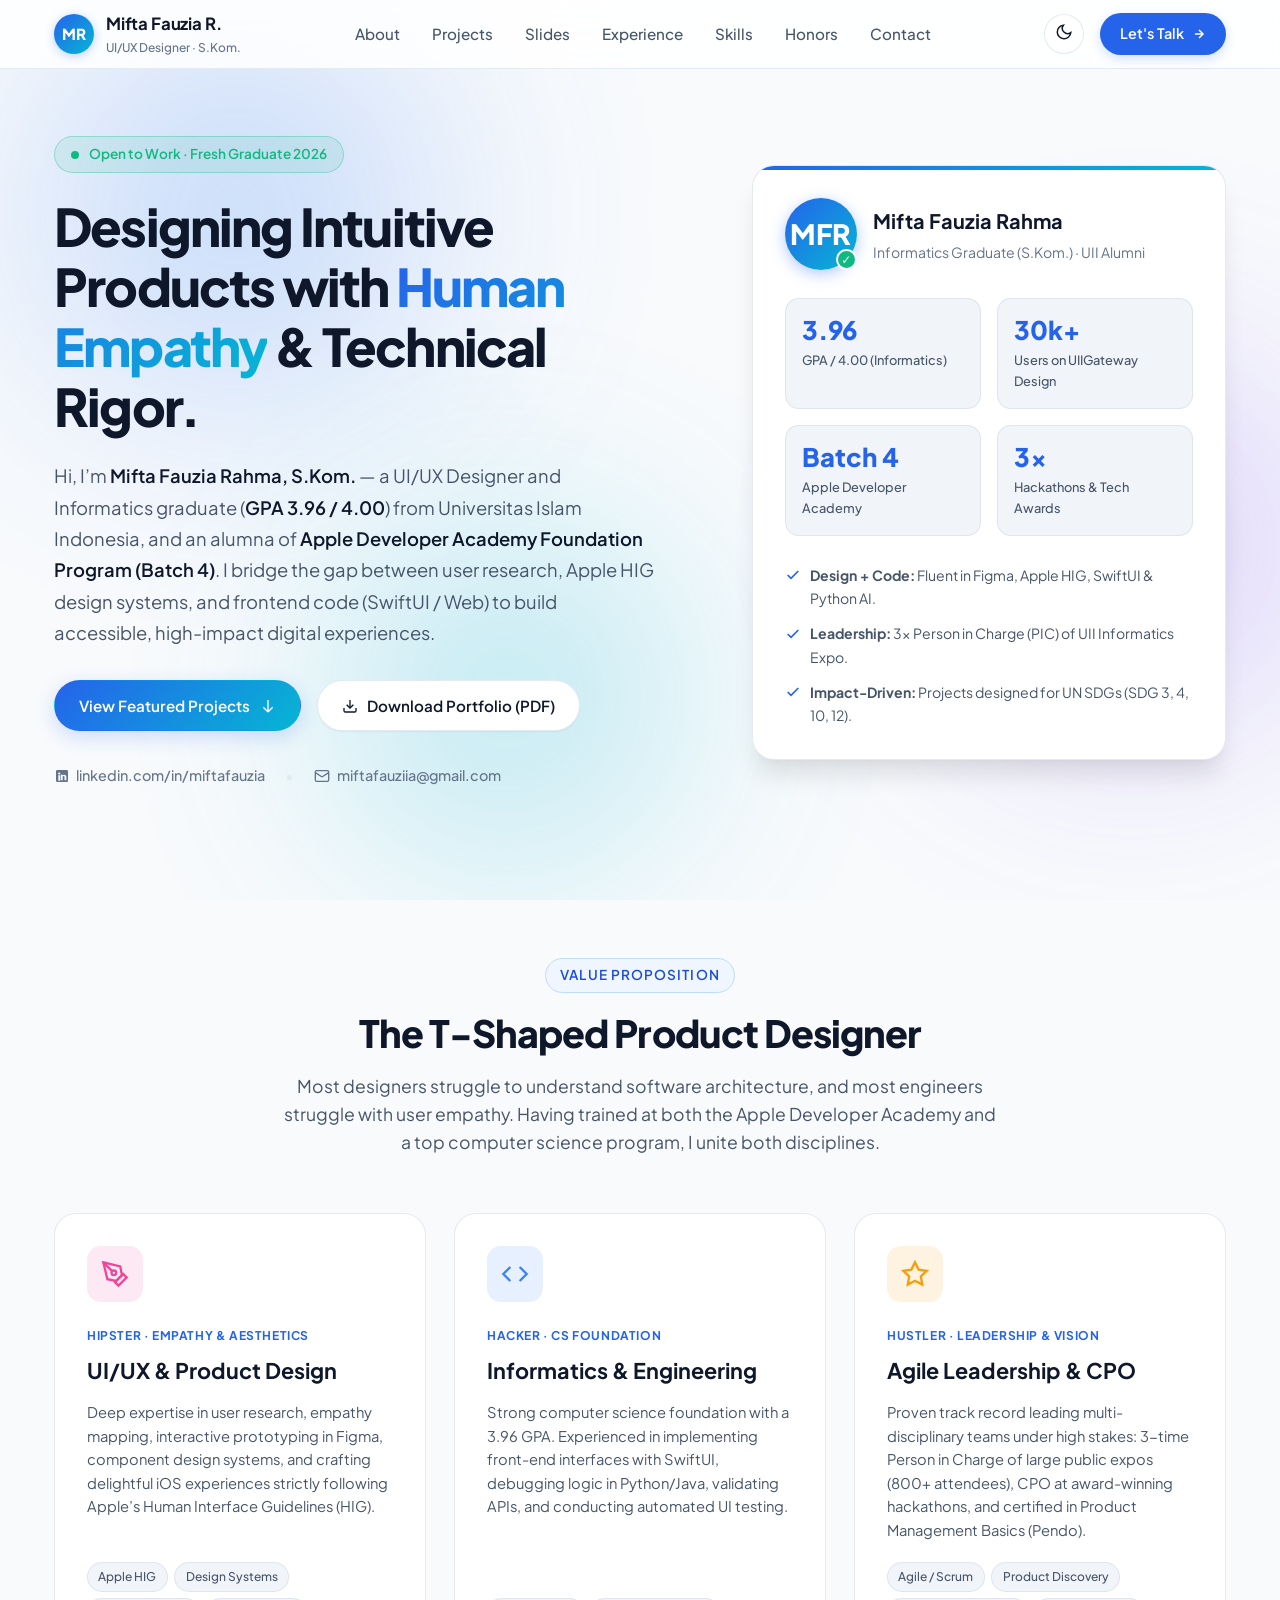
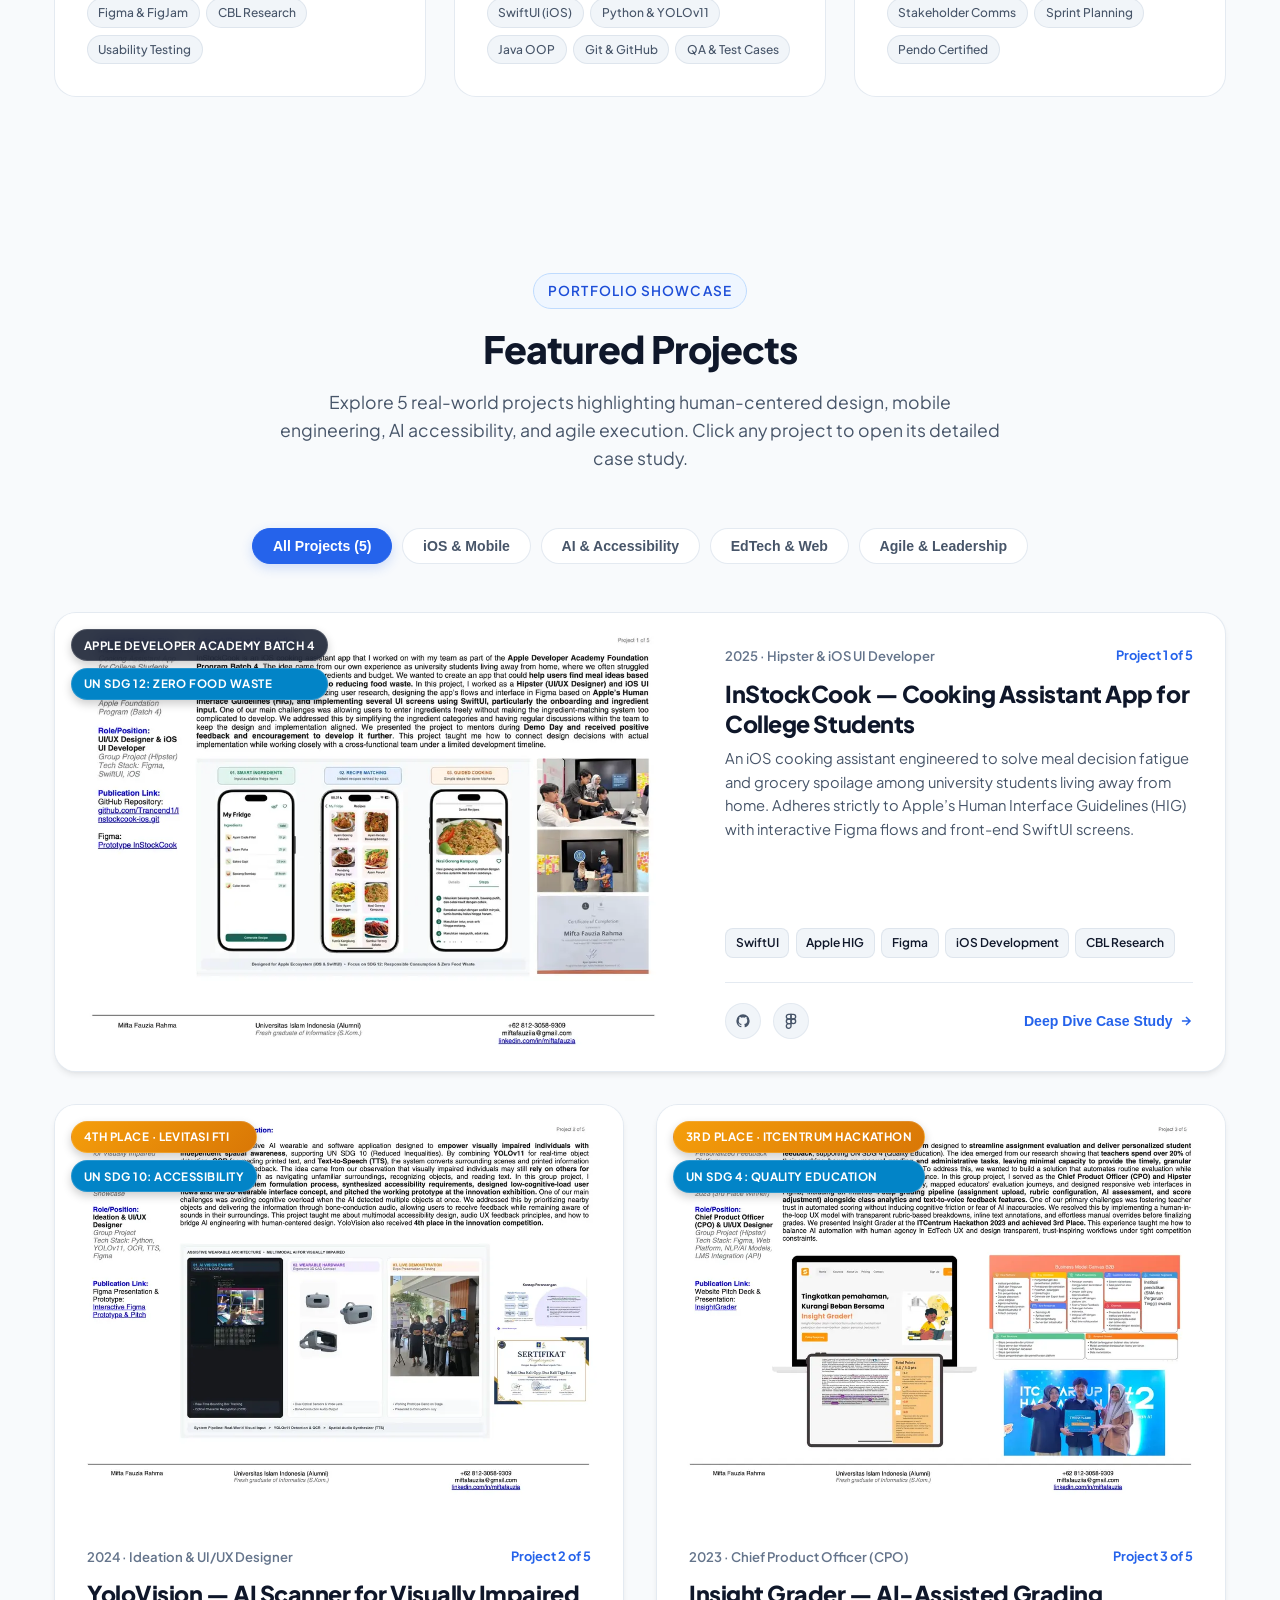
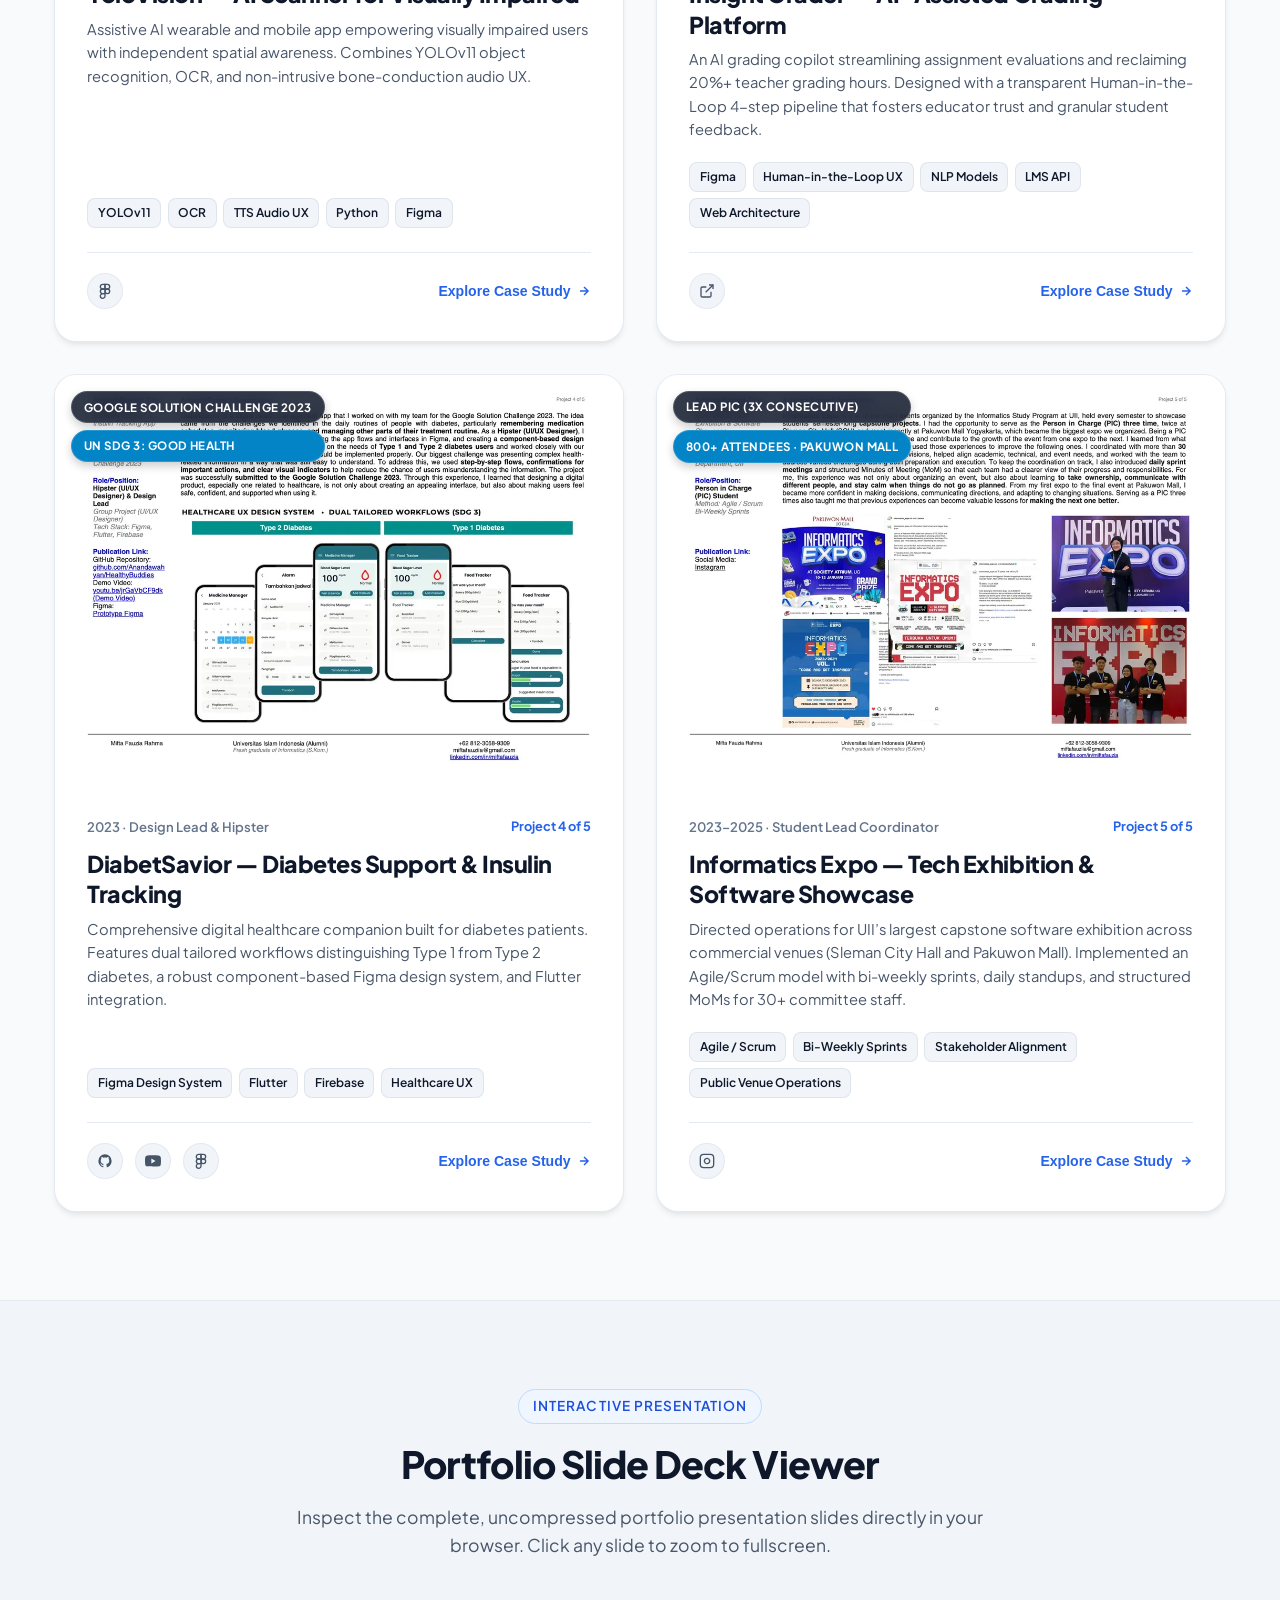
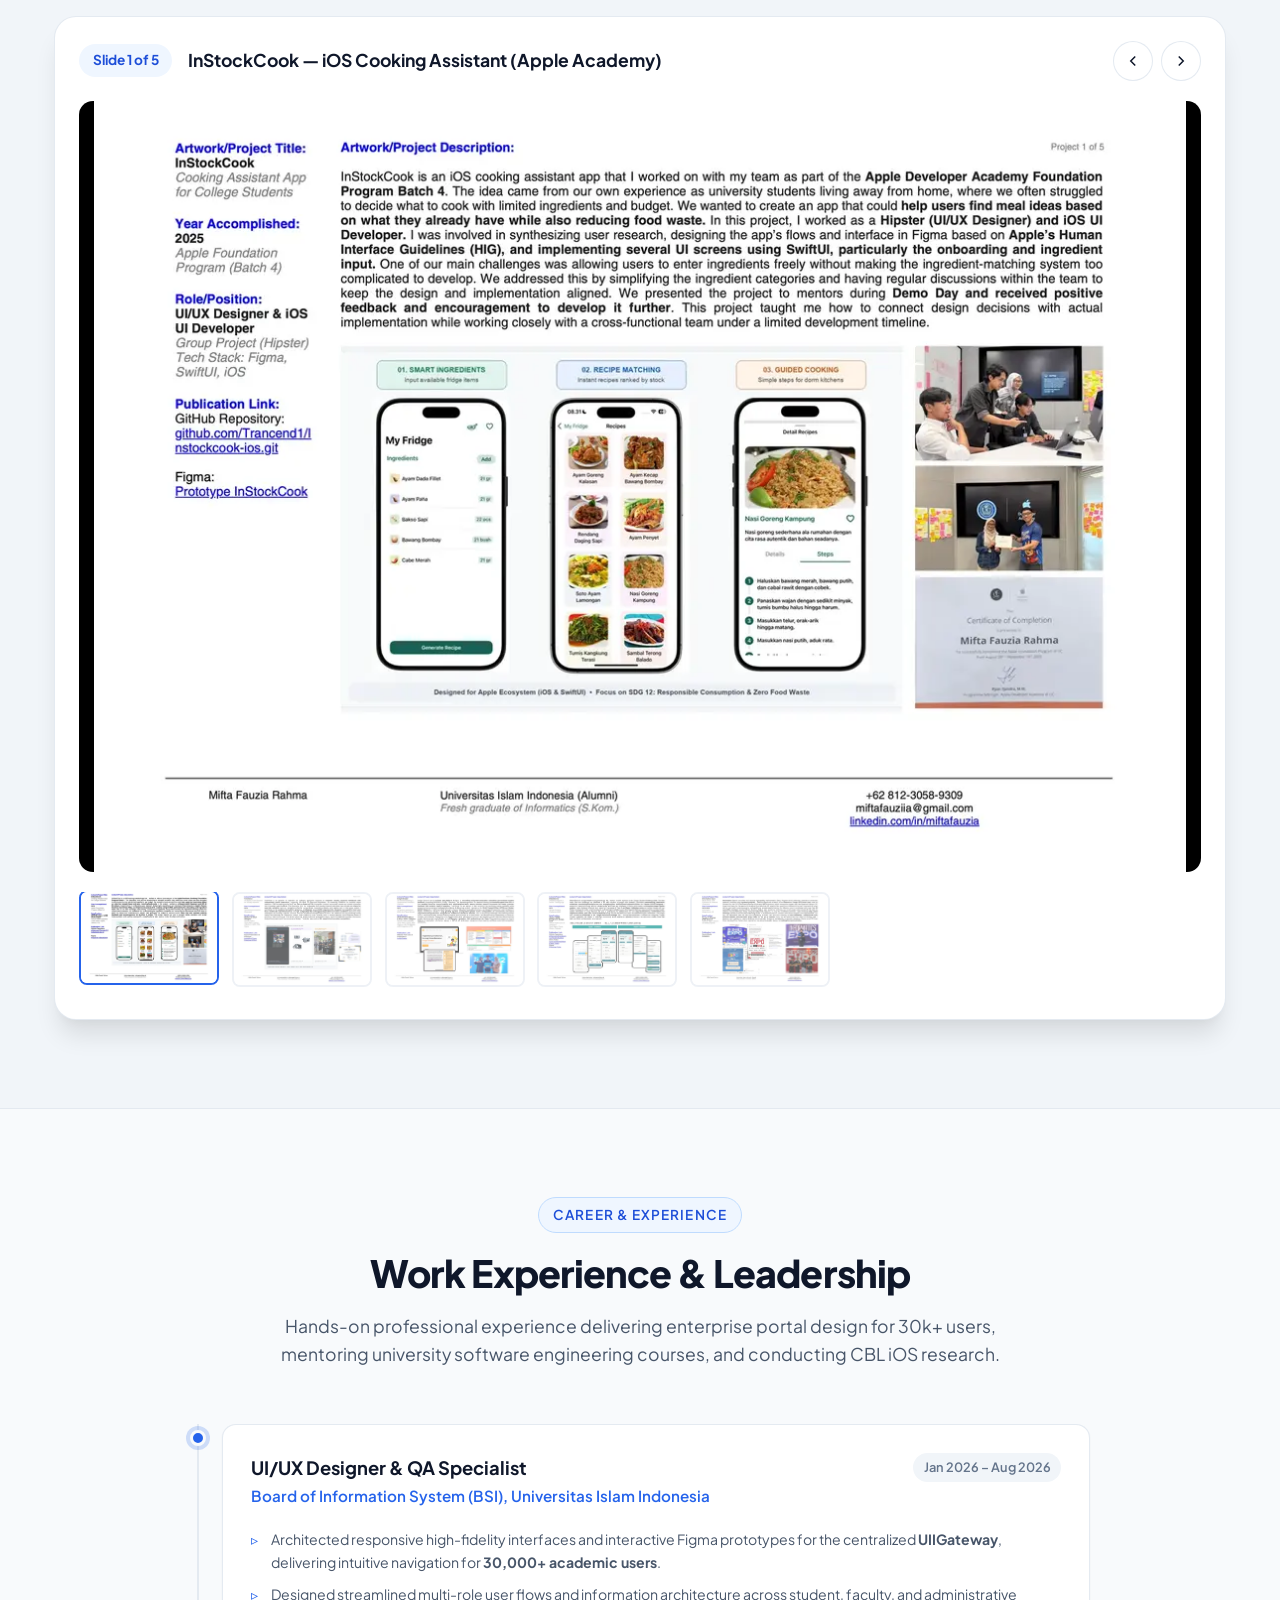
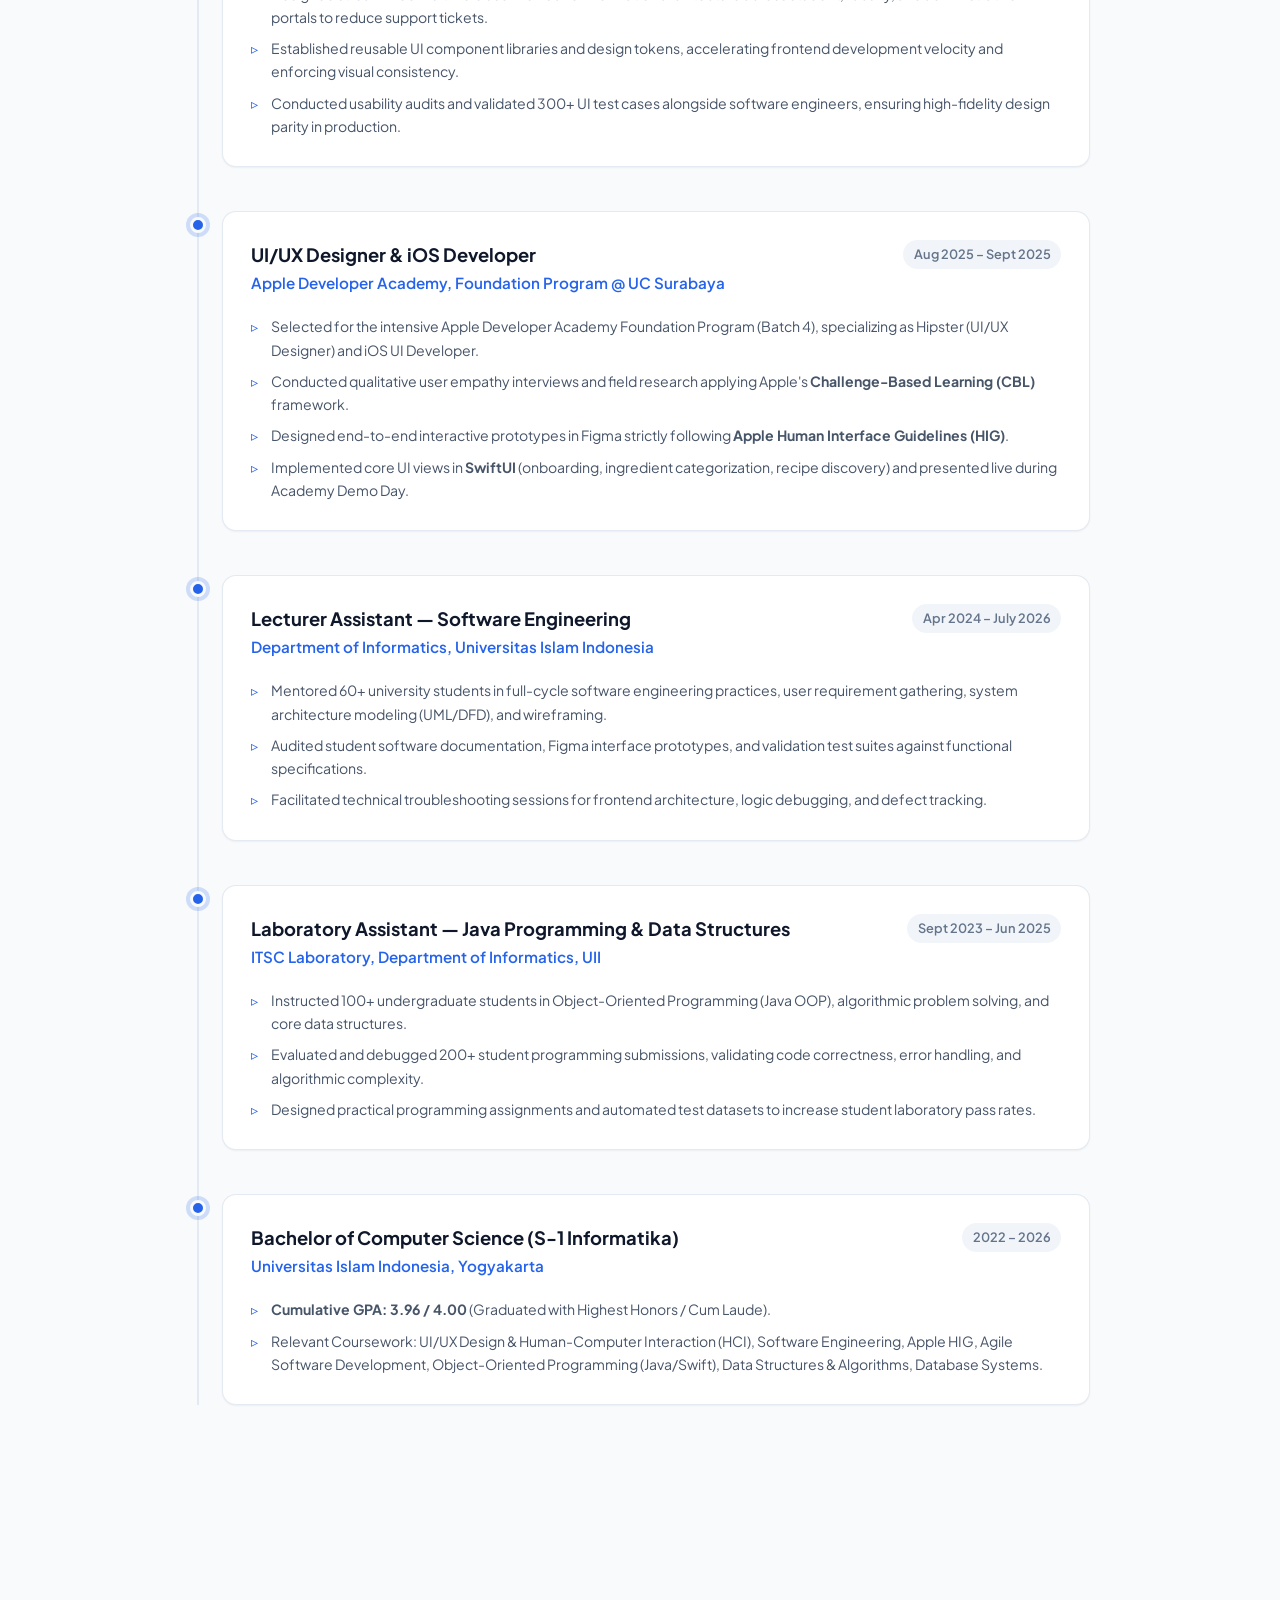
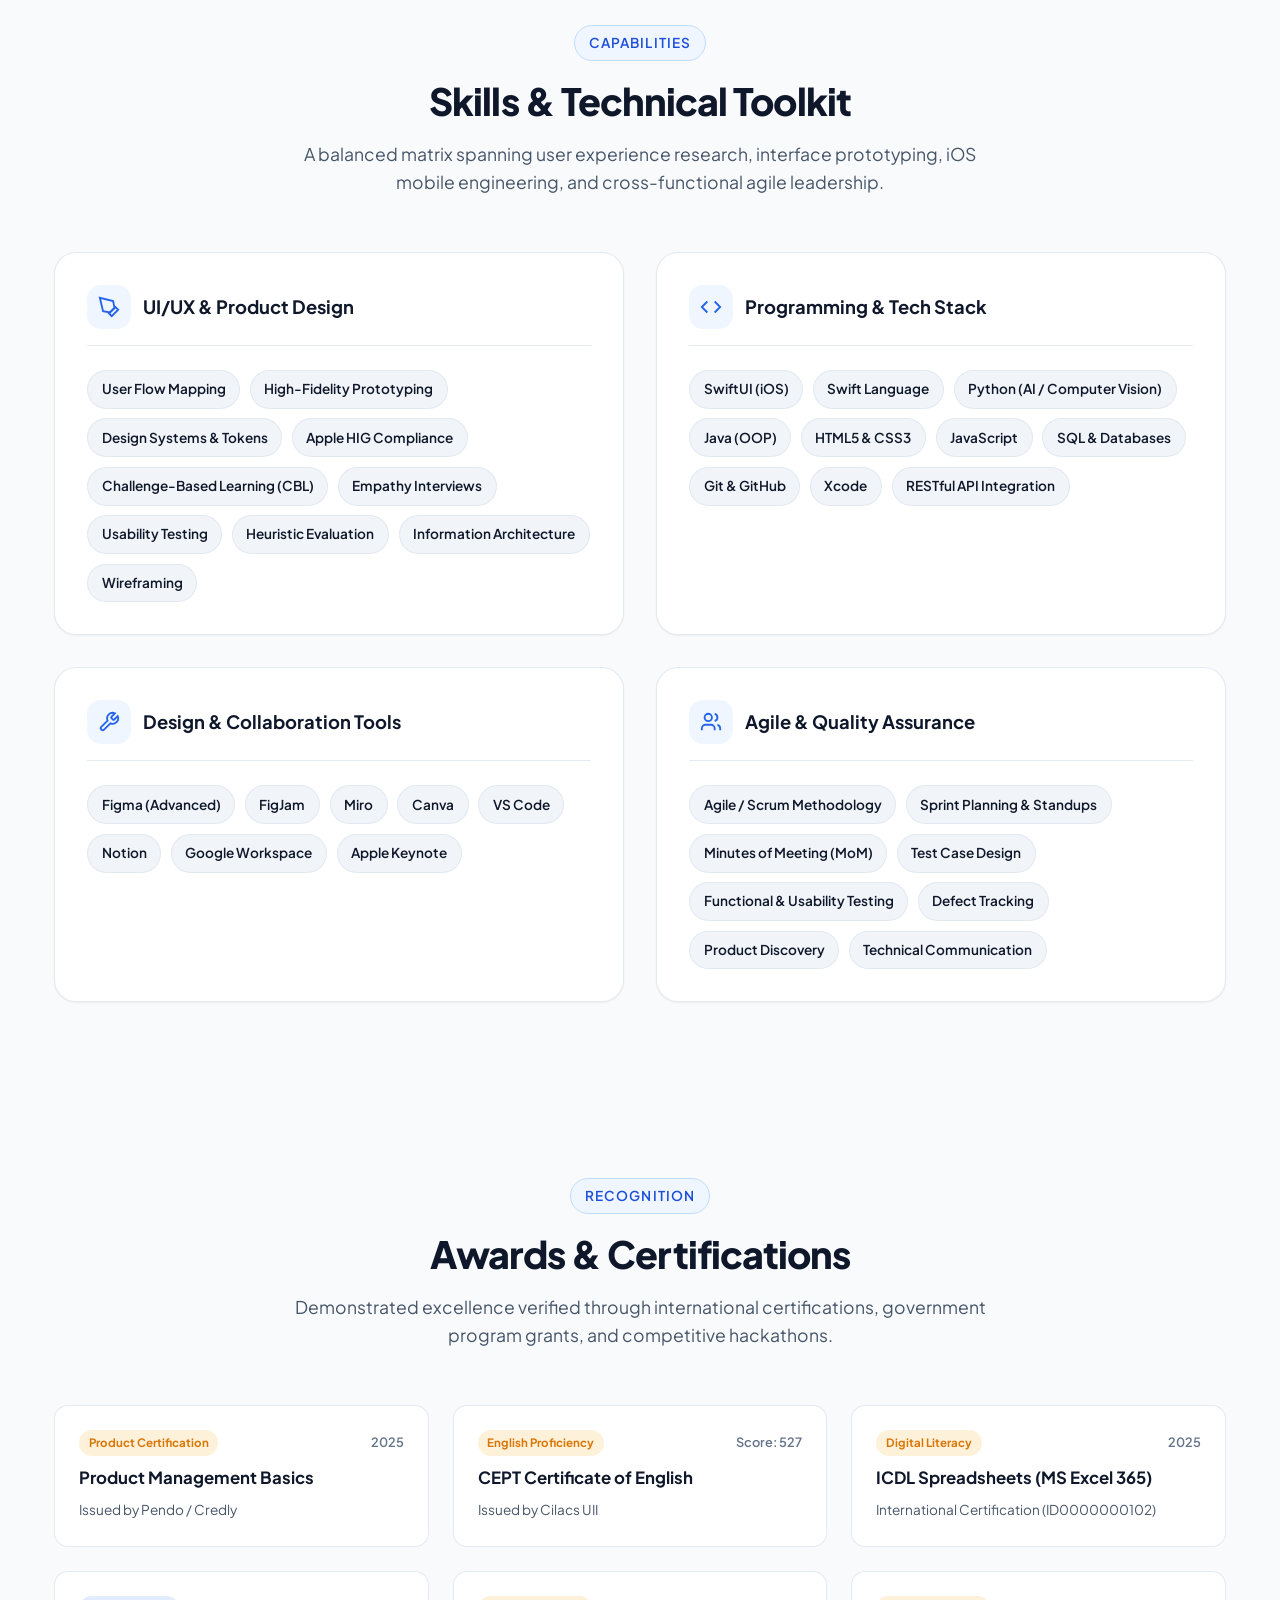
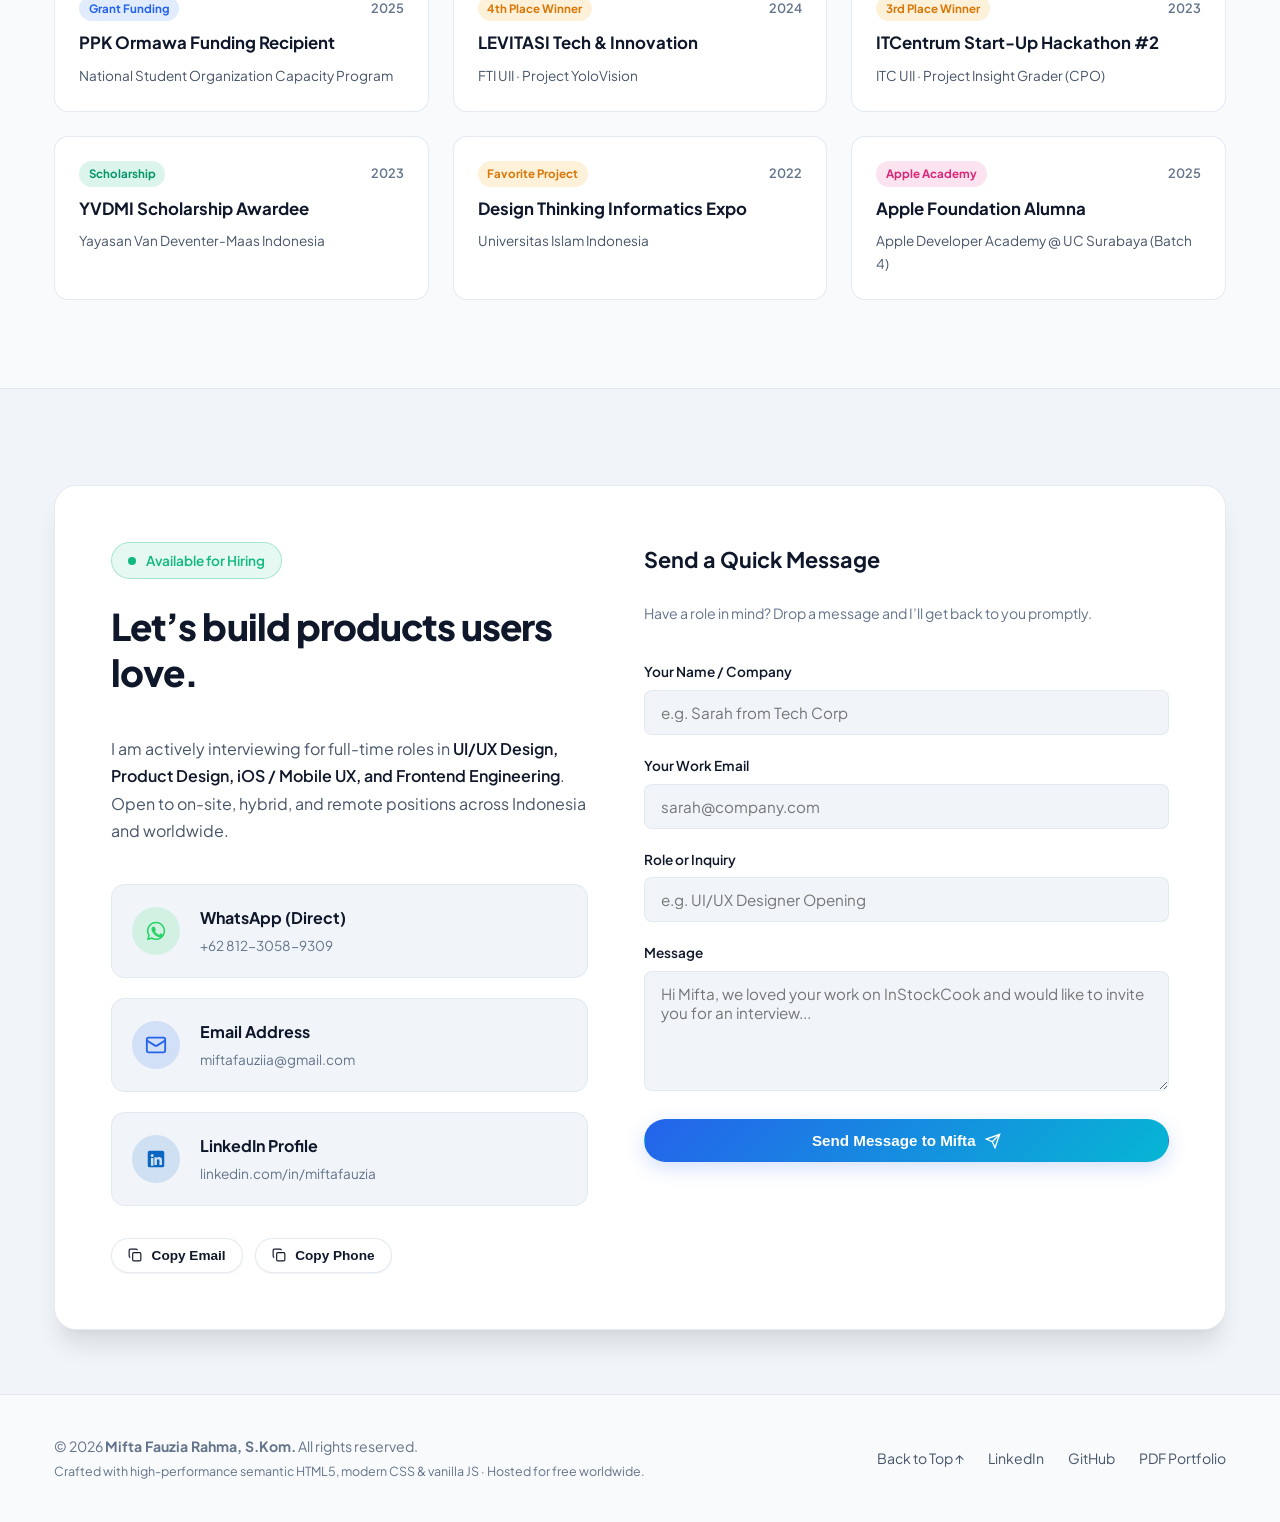
==== apps-script/Index.html @ 334d72fe "feat: complete portfolio website for Mifta Fauzia Rahma (2026)" ====
<!DOCTYPE html>
<html lang="en" data-theme="light">
<head>
  <meta charset="UTF-8" />
  <meta name="viewport" content="width=device-width, initial-scale=1.0" />
  
  <!-- Primary Meta Tags -->
  <title>Mifta Fauzia Rahma — UI/UX Designer & Informatics Graduate (S.Kom.)</title>
  <meta name="title" content="Mifta Fauzia Rahma — UI/UX Designer & Informatics Graduate (S.Kom.)" />
  <meta name="description" content="Portfolio of Mifta Fauzia Rahma, Fresh Graduate of Informatics (GPA 3.96/4.00) from Universitas Islam Indonesia and Alumna of Apple Developer Academy Foundation Program Batch 4. Specializing in UI/UX Design, iOS Development, and Product Design." />
  <meta name="keywords" content="Mifta Fauzia Rahma, UI/UX Designer, Apple Developer Academy, Universitas Islam Indonesia, Portfolio, SwiftUI, Figma, Product Designer, Fresh Graduate" />
  <meta name="author" content="Mifta Fauzia Rahma" />
  <meta name="theme-color" content="#2563eb" />

  <!-- Open Graph / Facebook / LinkedIn -->
  <meta property="og:type" content="website" />
  <meta property="og:url" content="https://miftafauzia.github.io/" />
  <meta property="og:title" content="Mifta Fauzia Rahma — UI/UX Designer & Informatics Graduate" />
  <meta property="og:description" content="Alumna of Apple Developer Academy Foundation Batch 4 & S-1 Informatics UII (GPA 3.96/4.00). Discover featured projects: InStockCook, YoloVision, Insight Grader, and DiabetSavior." />
  <meta property="og:image" content="[data-uri]" />

  <!-- Google Fonts: Plus Jakarta Sans & JetBrains Mono -->
  <link rel="preconnect" href="https://fonts.googleapis.com" />
  <link rel="preconnect" href="https://fonts.gstatic.com" crossorigin />
  <link href="https://fonts.googleapis.com/css2?family=JetBrains+Mono:wght@400;500;600&family=Plus+Jakarta+Sans:wght@400;500;600;700;800&display=swap" rel="stylesheet" />

  <!-- Stylesheet -->
  <style>
/* ==========================================================================
   Mifta Fauzia Rahma — Portfolio Design System 2026
   Modern, High-Performance, Mobile-First, Accessible
   ========================================================================== */

:root {
  /* Color Palette - Light Theme */
  --bg-primary: #f8fafc;
  --bg-secondary: #f1f5f9;
  --bg-surface: #ffffff;
  --bg-surface-elevated: #ffffff;
  --bg-glass: rgba(255, 255, 255, 0.85);
  --border-color: rgba(226, 232, 240, 0.9);
  --border-subtle: rgba(203, 213, 225, 0.5);

  --text-primary: #0f172a;
  --text-secondary: #475569;
  --text-muted: #64748b;
  --text-inverse: #ffffff;

  --accent-primary: #2563eb;
  --accent-secondary: #0284c7;
  --accent-gradient: linear-gradient(135deg, #2563eb 0%, #06b6d4 100%);
  --accent-glow: rgba(37, 99, 235, 0.2);

  --badge-bg: #eff6ff;
  --badge-text: #1d4ed8;
  --badge-border: #bfdbfe;

  --success-color: #10b981;
  --success-bg: rgba(16, 185, 129, 0.1);

  --shadow-sm: 0 1px 2px 0 rgba(0, 0, 0, 0.05);
  --shadow-md: 0 4px 6px -1px rgba(0, 0, 0, 0.08), 0 2px 4px -2px rgba(0, 0, 0, 0.05);
  --shadow-lg: 0 10px 15px -3px rgba(0, 0, 0, 0.08), 0 4px 6px -4px rgba(0, 0, 0, 0.04);
  --shadow-xl: 0 20px 25px -5px rgba(0, 0, 0, 0.1), 0 8px 10px -6px rgba(0, 0, 0, 0.04);
  --shadow-glow: 0 0 30px rgba(37, 99, 235, 0.18);

  --radius-sm: 8px;
  --radius-md: 14px;
  --radius-lg: 22px;
  --radius-full: 9999px;

  --font-sans: 'Plus Jakarta Sans', system-ui, -apple-system, BlinkMacSystemFont, 'Segoe UI', Roboto, sans-serif;
  --font-mono: 'JetBrains Mono', monospace;

  --transition-fast: 0.18s ease;
  --transition-normal: 0.3s cubic-bezier(0.16, 1, 0.3, 1);
  --transition-bounce: 0.45s cubic-bezier(0.34, 1.56, 0.64, 1);
}

[data-theme="dark"] {
  /* Color Palette - Dark Theme */
  --bg-primary: #07090e;
  --bg-secondary: #0d121d;
  --bg-surface: #131b2e;
  --bg-surface-elevated: #1a243d;
  --bg-glass: rgba(15, 23, 42, 0.85);
  --border-color: rgba(255, 255, 255, 0.08);
  --border-subtle: rgba(255, 255, 255, 0.04);

  --text-primary: #f8fafc;
  --text-secondary: #cbd5e1;
  --text-muted: #94a3b8;
  --text-inverse: #07090e;

  --accent-primary: #38bdf8;
  --accent-secondary: #818cf8;
  --accent-gradient: linear-gradient(135deg, #38bdf8 0%, #818cf8 50%, #c084fc 100%);
  --accent-glow: rgba(56, 189, 248, 0.25);

  --badge-bg: rgba(56, 189, 248, 0.12);
  --badge-text: #7dd3fc;
  --badge-border: rgba(56, 189, 248, 0.25);

  --success-color: #34d399;
  --success-bg: rgba(52, 211, 153, 0.15);

  --shadow-sm: 0 1px 2px 0 rgba(0, 0, 0, 0.5);
  --shadow-md: 0 4px 6px -1px rgba(0, 0, 0, 0.5);
  --shadow-lg: 0 10px 15px -3px rgba(0, 0, 0, 0.6);
  --shadow-xl: 0 20px 25px -5px rgba(0, 0, 0, 0.7);
  --shadow-glow: 0 0 35px rgba(56, 189, 248, 0.22);
}

/* Base Reset & Typography */
*, *::before, *::after {
  box-sizing: border-box;
  margin: 0;
  padding: 0;
}

html {
  scroll-behavior: smooth;
  font-size: 16px;
  -webkit-text-size-adjust: 100%;
}

body {
  font-family: var(--font-sans);
  background-color: var(--bg-primary);
  color: var(--text-primary);
  line-height: 1.65;
  transition: background-color var(--transition-normal), color var(--transition-normal);
  overflow-x: hidden;
  position: relative;
}

/* Background Ambient Blur Orbs */
.ambient-glow {
  position: fixed;
  top: 0;
  left: 0;
  width: 100vw;
  height: 100vh;
  pointer-events: none;
  z-index: 0;
  overflow: hidden;
}

.glow-orb {
  position: absolute;
  border-radius: 50%;
  filter: blur(100px);
  opacity: 0.35;
  transition: all 1s ease;
}

.glow-orb-1 {
  top: -10%;
  left: -5%;
  width: 50vw;
  height: 50vw;
  max-width: 600px;
  max-height: 600px;
  background: radial-gradient(circle, #3b82f6 0%, transparent 70%);
}

.glow-orb-2 {
  top: 30%;
  right: -10%;
  width: 45vw;
  height: 45vw;
  max-width: 550px;
  max-height: 550px;
  background: radial-gradient(circle, #8b5cf6 0%, transparent 70%);
}

.glow-orb-3 {
  bottom: -5%;
  left: 20%;
  width: 40vw;
  height: 40vw;
  max-width: 500px;
  max-height: 500px;
  background: radial-gradient(circle, #06b6d4 0%, transparent 70%);
}

/* Containers & Layout */
.container {
  width: 100%;
  max-width: 1220px;
  margin: 0 auto;
  padding: 0 1.5rem;
  position: relative;
  z-index: 1;
}

.section {
  padding: 5.5rem 0;
  position: relative;
}

.section-header {
  text-align: center;
  max-width: 720px;
  margin: 0 auto 3.5rem auto;
}

.section-tag {
  display: inline-flex;
  align-items: center;
  gap: 0.5rem;
  font-size: 0.85rem;
  font-weight: 600;
  text-transform: uppercase;
  letter-spacing: 0.08em;
  padding: 0.35rem 0.9rem;
  border-radius: var(--radius-full);
  background: var(--badge-bg);
  color: var(--badge-text);
  border: 1px solid var(--badge-border);
  margin-bottom: 1rem;
}

.section-title {
  font-size: 2.35rem;
  font-weight: 800;
  letter-spacing: -0.025em;
  line-height: 1.25;
  margin-bottom: 1rem;
}

.section-subtitle {
  font-size: 1.1rem;
  color: var(--text-secondary);
  line-height: 1.6;
}

/* Gradient Text */
.gradient-text {
  background: var(--accent-gradient);
  -webkit-background-clip: text;
  -webkit-text-fill-color: transparent;
  display: inline;
}

/* ==========================================================================
   Navigation Bar
   ========================================================================== */
.navbar {
  position: fixed;
  top: 0;
  left: 0;
  width: 100%;
  z-index: 100;
  background: var(--bg-glass);
  backdrop-filter: blur(16px);
  -webkit-backdrop-filter: blur(16px);
  border-bottom: 1px solid var(--border-color);
  transition: all var(--transition-fast);
}

.nav-container {
  display: flex;
  align-items: center;
  justify-content: space-between;
  height: 4.25rem;
}

.nav-brand {
  display: flex;
  align-items: center;
  gap: 0.75rem;
  text-decoration: none;
  color: var(--text-primary);
}

.brand-avatar {
  width: 2.5rem;
  height: 2.5rem;
  border-radius: var(--radius-full);
  background: var(--accent-gradient);
  color: #fff;
  display: flex;
  align-items: center;
  justify-content: center;
  font-weight: 800;
  font-size: 0.95rem;
  box-shadow: 0 2px 10px rgba(37, 99, 235, 0.3);
}

.brand-info {
  display: flex;
  flex-direction: column;
}

.brand-name {
  font-weight: 700;
  font-size: 1.05rem;
  letter-spacing: -0.01em;
}

.brand-role {
  font-size: 0.75rem;
  color: var(--text-muted);
  font-weight: 500;
}

.nav-links {
  display: flex;
  align-items: center;
  gap: 2rem;
  list-style: none;
}

.nav-link {
  text-decoration: none;
  color: var(--text-secondary);
  font-weight: 500;
  font-size: 0.95rem;
  transition: color var(--transition-fast);
  position: relative;
}

.nav-link:hover, .nav-link.active {
  color: var(--accent-primary);
}

.nav-actions {
  display: flex;
  align-items: center;
  gap: 1rem;
}

.theme-toggle-btn {
  background: var(--bg-surface);
  border: 1px solid var(--border-color);
  color: var(--text-primary);
  width: 2.5rem;
  height: 2.5rem;
  border-radius: var(--radius-full);
  display: flex;
  align-items: center;
  justify-content: center;
  cursor: pointer;
  transition: all var(--transition-fast);
}

.theme-toggle-btn:hover {
  border-color: var(--accent-primary);
  transform: scale(1.05);
}

.nav-cta-btn {
  display: inline-flex;
  align-items: center;
  gap: 0.5rem;
  background: var(--accent-primary);
  color: #ffffff;
  padding: 0.6rem 1.25rem;
  border-radius: var(--radius-full);
  font-size: 0.9rem;
  font-weight: 600;
  text-decoration: none;
  transition: all var(--transition-fast);
  box-shadow: 0 4px 12px var(--accent-glow);
}

.nav-cta-btn:hover {
  opacity: 0.93;
  transform: translateY(-2px);
}

.menu-toggle-btn {
  display: none;
  background: transparent;
  border: none;
  color: var(--text-primary);
  font-size: 1.5rem;
  cursor: pointer;
}

/* ==========================================================================
   Hero Section
   ========================================================================== */
.hero-section {
  padding-top: 8.5rem;
  padding-bottom: 5rem;
  min-height: 90vh;
  display: flex;
  align-items: center;
}

.hero-grid {
  display: grid;
  grid-template-columns: 1.15fr 0.85fr;
  gap: 3.5rem;
  align-items: center;
}

.hero-content {
  display: flex;
  flex-direction: column;
  gap: 1.5rem;
}

.status-badge {
  display: inline-flex;
  align-items: center;
  gap: 0.6rem;
  background: var(--success-bg);
  color: var(--success-color);
  border: 1px solid rgba(16, 185, 129, 0.3);
  padding: 0.4rem 1rem;
  border-radius: var(--radius-full);
  font-size: 0.85rem;
  font-weight: 600;
  width: fit-content;
}

.status-dot {
  width: 8px;
  height: 8px;
  border-radius: 50%;
  background-color: var(--success-color);
  box-shadow: 0 0 0 0 rgba(16, 185, 129, 0.7);
  animation: pulse-green 2s infinite;
}

@keyframes pulse-green {
  0% { box-shadow: 0 0 0 0 rgba(16, 185, 129, 0.7); }
  70% { box-shadow: 0 0 0 8px rgba(16, 185, 129, 0); }
  100% { box-shadow: 0 0 0 0 rgba(16, 185, 129, 0); }
}

.hero-title {
  font-size: 3.25rem;
  font-weight: 800;
  letter-spacing: -0.035em;
  line-height: 1.15;
}

.hero-desc {
  font-size: 1.15rem;
  color: var(--text-secondary);
  line-height: 1.7;
  max-width: 600px;
}

.hero-desc strong {
  color: var(--text-primary);
  font-weight: 600;
}

.hero-actions {
  display: flex;
  flex-wrap: wrap;
  align-items: center;
  gap: 1rem;
  margin-top: 0.5rem;
}

.btn {
  display: inline-flex;
  align-items: center;
  justify-content: center;
  gap: 0.6rem;
  padding: 0.75rem 1.5rem;
  border-radius: var(--radius-full);
  font-size: 0.95rem;
  font-weight: 600;
  text-decoration: none;
  cursor: pointer;
  transition: all var(--transition-normal);
  border: 1px solid transparent;
}

.btn-primary {
  background: var(--accent-gradient);
  color: #ffffff;
  box-shadow: 0 6px 20px var(--accent-glow);
}

.btn-primary:hover {
  transform: translateY(-2px);
  box-shadow: 0 10px 25px var(--accent-glow);
}

.btn-secondary {
  background: var(--bg-surface);
  color: var(--text-primary);
  border-color: var(--border-color);
  box-shadow: var(--shadow-sm);
}

.btn-secondary:hover {
  border-color: var(--accent-primary);
  color: var(--accent-primary);
  transform: translateY(-2px);
  box-shadow: var(--shadow-md);
}

.btn-outline {
  background: transparent;
  color: var(--text-secondary);
  border-color: var(--border-color);
}

.btn-outline:hover {
  border-color: var(--text-primary);
  color: var(--text-primary);
}

.hero-socials {
  display: flex;
  align-items: center;
  gap: 1.25rem;
  margin-top: 0.5rem;
}

.social-link {
  display: inline-flex;
  align-items: center;
  gap: 0.4rem;
  color: var(--text-muted);
  text-decoration: none;
  font-size: 0.9rem;
  font-weight: 500;
  transition: color var(--transition-fast);
}

.social-link:hover {
  color: var(--accent-primary);
}

/* Hero Visual / Bento Card */
.hero-card {
  background: var(--bg-surface);
  border: 1px solid var(--border-color);
  border-radius: var(--radius-lg);
  padding: 2rem;
  box-shadow: var(--shadow-xl);
  position: relative;
  overflow: hidden;
}

.hero-card::before {
  content: '';
  position: absolute;
  top: 0;
  left: 0;
  right: 0;
  height: 4px;
  background: var(--accent-gradient);
}

.hero-card-header {
  display: flex;
  align-items: center;
  gap: 1rem;
  margin-bottom: 1.75rem;
}

.hero-avatar-wrapper {
  position: relative;
}

.hero-avatar {
  width: 4.5rem;
  height: 4.5rem;
  border-radius: var(--radius-full);
  background: var(--accent-gradient);
  display: flex;
  align-items: center;
  justify-content: center;
  font-size: 1.75rem;
  font-weight: 800;
  color: #fff;
  box-shadow: 0 4px 15px rgba(37, 99, 235, 0.35);
}

.verified-badge {
  position: absolute;
  bottom: 0;
  right: 0;
  background: #10b981;
  color: #fff;
  width: 1.3rem;
  height: 1.3rem;
  border-radius: 50%;
  display: flex;
  align-items: center;
  justify-content: center;
  font-size: 0.75rem;
  border: 2px solid var(--bg-surface);
}

.hero-card-meta h3 {
  font-size: 1.25rem;
  font-weight: 700;
  margin-bottom: 0.25rem;
}

.hero-card-meta p {
  font-size: 0.88rem;
  color: var(--text-muted);
}

/* Metrics Grid in Hero */
.metrics-grid {
  display: grid;
  grid-template-columns: repeat(2, 1fr);
  gap: 1rem;
  margin-bottom: 1.75rem;
}

.metric-box {
  background: var(--bg-secondary);
  border: 1px solid var(--border-subtle);
  border-radius: var(--radius-md);
  padding: 1rem;
  transition: transform var(--transition-fast);
}

.metric-box:hover {
  transform: translateY(-2px);
  border-color: var(--accent-primary);
}

.metric-number {
  font-size: 1.6rem;
  font-weight: 800;
  color: var(--accent-primary);
  line-height: 1.2;
}

.metric-label {
  font-size: 0.8rem;
  color: var(--text-secondary);
  font-weight: 500;
  margin-top: 0.25rem;
}

.hero-highlights-list {
  list-style: none;
  display: flex;
  flex-direction: column;
  gap: 0.75rem;
}

.hero-highlight-item {
  display: flex;
  align-items: flex-start;
  gap: 0.6rem;
  font-size: 0.88rem;
  color: var(--text-secondary);
}

.hero-highlight-item svg {
  flex-shrink: 0;
  color: var(--accent-primary);
  margin-top: 0.2rem;
}

/* ==========================================================================
   T-Shaped Value Proposition Section
   ========================================================================== */
.t-shaped-grid {
  display: grid;
  grid-template-columns: repeat(3, 1fr);
  gap: 1.75rem;
}

.t-card {
  background: var(--bg-surface);
  border: 1px solid var(--border-color);
  border-radius: var(--radius-lg);
  padding: 2rem;
  position: relative;
  transition: all var(--transition-normal);
  display: flex;
  flex-direction: column;
}

.t-card:hover {
  transform: translateY(-5px);
  box-shadow: var(--shadow-xl);
  border-color: var(--accent-primary);
}

.t-card-icon {
  width: 3.5rem;
  height: 3.5rem;
  border-radius: var(--radius-md);
  display: flex;
  align-items: center;
  justify-content: center;
  margin-bottom: 1.5rem;
  font-size: 1.5rem;
}

.icon-hipster {
  background: rgba(236, 72, 153, 0.12);
  color: #ec4899;
}

.icon-hacker {
  background: rgba(59, 130, 246, 0.12);
  color: #3b82f6;
}

.icon-hustler {
  background: rgba(245, 158, 11, 0.12);
  color: #f59e0b;
}

.t-card-badge {
  font-size: 0.75rem;
  font-weight: 700;
  text-transform: uppercase;
  letter-spacing: 0.05em;
  margin-bottom: 0.5rem;
  color: var(--accent-primary);
}

.t-card-title {
  font-size: 1.35rem;
  font-weight: 700;
  margin-bottom: 0.75rem;
}

.t-card-desc {
  font-size: 0.92rem;
  color: var(--text-secondary);
  line-height: 1.6;
  margin-bottom: 1.25rem;
  flex-grow: 1;
}

.t-card-tags {
  display: flex;
  flex-wrap: wrap;
  gap: 0.4rem;
}

.tag-pill {
  font-size: 0.75rem;
  padding: 0.25rem 0.65rem;
  background: var(--bg-secondary);
  border-radius: var(--radius-full);
  color: var(--text-secondary);
  border: 1px solid var(--border-subtle);
  font-weight: 500;
}

/* ==========================================================================
   Projects Section & Filter Tabs
   ========================================================================== */
.filter-tabs {
  display: flex;
  align-items: center;
  justify-content: center;
  flex-wrap: wrap;
  gap: 0.6rem;
  margin-bottom: 3rem;
}

.filter-btn {
  background: var(--bg-surface);
  border: 1px solid var(--border-color);
  color: var(--text-secondary);
  padding: 0.55rem 1.25rem;
  border-radius: var(--radius-full);
  font-size: 0.88rem;
  font-weight: 600;
  cursor: pointer;
  transition: all var(--transition-fast);
}

.filter-btn:hover {
  color: var(--accent-primary);
  border-color: var(--accent-primary);
}

.filter-btn.active {
  background: var(--accent-primary);
  color: #ffffff;
  border-color: var(--accent-primary);
  box-shadow: 0 4px 12px var(--accent-glow);
}

.projects-grid {
  display: grid;
  grid-template-columns: repeat(12, 1fr);
  gap: 2rem;
}

.project-card {
  grid-column: span 6;
  background: var(--bg-surface);
  border: 1px solid var(--border-color);
  border-radius: var(--radius-lg);
  overflow: hidden;
  display: flex;
  flex-direction: column;
  box-shadow: var(--shadow-md);
  transition: all var(--transition-normal);
  position: relative;
}

.project-card.featured {
  grid-column: span 12;
  display: grid;
  grid-template-columns: 1.2fr 1fr;
}

.project-card:hover {
  transform: translateY(-4px);
  box-shadow: var(--shadow-xl);
  border-color: rgba(56, 189, 248, 0.4);
}

.project-media {
  position: relative;
  background: var(--bg-secondary);
  overflow: hidden;
  min-height: 280px;
  cursor: pointer;
}

.project-card.featured .project-media {
  min-height: 400px;
  height: 100%;
}

.project-img {
  width: 100%;
  height: 100%;
  object-fit: cover;
  object-position: top center;
  transition: transform 0.5s ease;
}

.project-media:hover .project-img {
  transform: scale(1.03);
}

.project-badge-overlay {
  position: absolute;
  top: 1rem;
  left: 1rem;
  display: flex;
  flex-direction: column;
  gap: 0.4rem;
  z-index: 2;
}

.badge-tag {
  font-size: 0.72rem;
  font-weight: 700;
  text-transform: uppercase;
  letter-spacing: 0.04em;
  padding: 0.35rem 0.75rem;
  border-radius: var(--radius-full);
  background: rgba(15, 23, 42, 0.85);
  color: #ffffff;
  backdrop-filter: blur(8px);
  border: 1px solid rgba(255, 255, 255, 0.15);
  box-shadow: 0 4px 10px rgba(0, 0, 0, 0.2);
}

.badge-sdg {
  background: #0284c7;
  color: #fff;
}

.badge-award {
  background: linear-gradient(135deg, #f59e0b 0%, #d97706 100%);
  color: #fff;
}

.project-body {
  padding: 2rem;
  display: flex;
  flex-direction: column;
  flex-grow: 1;
}

.project-meta-top {
  display: flex;
  align-items: center;
  justify-content: space-between;
  margin-bottom: 0.75rem;
}

.project-year-role {
  font-size: 0.82rem;
  color: var(--text-muted);
  font-weight: 600;
}

.project-title {
  font-size: 1.45rem;
  font-weight: 800;
  letter-spacing: -0.02em;
  margin-bottom: 0.5rem;
  line-height: 1.3;
}

.project-summary {
  font-size: 0.92rem;
  color: var(--text-secondary);
  line-height: 1.6;
  margin-bottom: 1.25rem;
  flex-grow: 1;
}

.project-tech-stack {
  display: flex;
  flex-wrap: wrap;
  gap: 0.4rem;
  margin-bottom: 1.5rem;
}

.tech-chip {
  font-size: 0.75rem;
  font-weight: 600;
  padding: 0.25rem 0.6rem;
  border-radius: var(--radius-sm);
  background: var(--bg-secondary);
  color: var(--text-primary);
  border: 1px solid var(--border-subtle);
}

.project-footer {
  display: flex;
  align-items: center;
  justify-content: space-between;
  border-top: 1px solid var(--border-color);
  padding-top: 1.25rem;
  margin-top: auto;
}

.project-links {
  display: flex;
  align-items: center;
  gap: 0.75rem;
}

.icon-btn-link {
  width: 2.25rem;
  height: 2.25rem;
  border-radius: 50%;
  background: var(--bg-secondary);
  border: 1px solid var(--border-color);
  display: flex;
  align-items: center;
  justify-content: center;
  color: var(--text-secondary);
  text-decoration: none;
  transition: all var(--transition-fast);
}

.icon-btn-link:hover {
  background: var(--accent-primary);
  color: #fff;
  border-color: var(--accent-primary);
  transform: translateY(-2px);
}

.case-study-btn {
  display: inline-flex;
  align-items: center;
  gap: 0.4rem;
  font-size: 0.88rem;
  font-weight: 700;
  color: var(--accent-primary);
  background: transparent;
  border: none;
  cursor: pointer;
  transition: gap var(--transition-fast);
}

.case-study-btn:hover {
  gap: 0.7rem;
}

/* ==========================================================================
   Slide Gallery & Presentation Section
   ========================================================================== */
.gallery-section {
  background: var(--bg-secondary);
  border-top: 1px solid var(--border-color);
  border-bottom: 1px solid var(--border-color);
}

.slide-viewer-container {
  background: var(--bg-surface);
  border: 1px solid var(--border-color);
  border-radius: var(--radius-lg);
  padding: 1.5rem;
  box-shadow: var(--shadow-xl);
  overflow: hidden;
}

.slide-viewer-header {
  display: flex;
  align-items: center;
  justify-content: space-between;
  margin-bottom: 1.25rem;
  flex-wrap: wrap;
  gap: 1rem;
}

.slide-current-info {
  display: flex;
  align-items: center;
  gap: 1rem;
}

.slide-counter {
  font-size: 0.85rem;
  font-weight: 700;
  padding: 0.35rem 0.85rem;
  border-radius: var(--radius-full);
  background: var(--badge-bg);
  color: var(--badge-text);
}

.slide-title-preview {
  font-size: 1.1rem;
  font-weight: 700;
}

.slide-nav-controls {
  display: flex;
  align-items: center;
  gap: 0.5rem;
}

.slide-btn {
  width: 2.5rem;
  height: 2.5rem;
  border-radius: 50%;
  border: 1px solid var(--border-color);
  background: var(--bg-surface);
  color: var(--text-primary);
  display: flex;
  align-items: center;
  justify-content: center;
  cursor: pointer;
  transition: all var(--transition-fast);
}

.slide-btn:hover {
  background: var(--accent-primary);
  color: #fff;
  border-color: var(--accent-primary);
}

.slide-main-stage {
  position: relative;
  border-radius: var(--radius-md);
  overflow: hidden;
  background: #000;
  aspect-ratio: 16 / 11;
  display: flex;
  align-items: center;
  justify-content: center;
  cursor: zoom-in;
}

.slide-main-img {
  width: 100%;
  height: 100%;
  object-fit: contain;
  transition: opacity 0.25s ease;
}

.slide-thumbnails-bar {
  display: flex;
  gap: 0.8rem;
  margin-top: 1.25rem;
  overflow-x: auto;
  padding-bottom: 0.5rem;
}

.thumb-item {
  flex: 0 0 140px;
  height: 95px;
  border-radius: var(--radius-sm);
  overflow: hidden;
  border: 2px solid var(--border-color);
  cursor: pointer;
  opacity: 0.65;
  transition: all var(--transition-fast);
  position: relative;
}

.thumb-item.active, .thumb-item:hover {
  opacity: 1;
  border-color: var(--accent-primary);
  transform: translateY(-2px);
}

.thumb-item img {
  width: 100%;
  height: 100%;
  object-fit: cover;
}

/* ==========================================================================
   Experience & Academic Leadership Section
   ========================================================================== */
.timeline {
  position: relative;
  max-width: 900px;
  margin: 0 auto;
  padding-left: 2rem;
}

.timeline::before {
  content: '';
  position: absolute;
  top: 0;
  bottom: 0;
  left: 7px;
  width: 2px;
  background: var(--border-color);
}

.timeline-item {
  position: relative;
  margin-bottom: 2.75rem;
}

.timeline-dot {
  position: absolute;
  top: 0.4rem;
  left: -2rem;
  width: 16px;
  height: 16px;
  border-radius: 50%;
  background: var(--accent-primary);
  border: 3px solid var(--bg-primary);
  box-shadow: 0 0 0 4px var(--accent-glow);
}

.timeline-content {
  background: var(--bg-surface);
  border: 1px solid var(--border-color);
  border-radius: var(--radius-md);
  padding: 1.75rem;
  box-shadow: var(--shadow-sm);
  transition: all var(--transition-normal);
}

.timeline-content:hover {
  border-color: var(--accent-primary);
  transform: translateX(4px);
  box-shadow: var(--shadow-md);
}

.timeline-header {
  display: flex;
  align-items: flex-start;
  justify-content: space-between;
  flex-wrap: wrap;
  gap: 0.5rem;
  margin-bottom: 0.5rem;
}

.timeline-role {
  font-size: 1.15rem;
  font-weight: 700;
}

.timeline-org {
  font-size: 0.95rem;
  color: var(--accent-primary);
  font-weight: 600;
  margin-bottom: 0.5rem;
}

.timeline-date {
  font-size: 0.8rem;
  font-weight: 600;
  color: var(--text-muted);
  background: var(--bg-secondary);
  padding: 0.25rem 0.65rem;
  border-radius: var(--radius-full);
}

.timeline-list {
  list-style: none;
  display: flex;
  flex-direction: column;
  gap: 0.5rem;
  margin-top: 0.75rem;
}

.timeline-list li {
  font-size: 0.88rem;
  color: var(--text-secondary);
  position: relative;
  padding-left: 1.25rem;
}

.timeline-list li::before {
  content: '▹';
  position: absolute;
  left: 0;
  color: var(--accent-primary);
  font-weight: 700;
}

/* ==========================================================================
   Skills Matrix & Toolkit
   ========================================================================== */
.skills-grid {
  display: grid;
  grid-template-columns: repeat(2, 1fr);
  gap: 2rem;
}

.skill-category-card {
  background: var(--bg-surface);
  border: 1px solid var(--border-color);
  border-radius: var(--radius-lg);
  padding: 2rem;
  box-shadow: var(--shadow-sm);
}

.skill-cat-header {
  display: flex;
  align-items: center;
  gap: 0.75rem;
  margin-bottom: 1.5rem;
  border-bottom: 1px solid var(--border-subtle);
  padding-bottom: 1rem;
}

.skill-cat-icon {
  width: 2.75rem;
  height: 2.75rem;
  border-radius: var(--radius-md);
  background: var(--badge-bg);
  color: var(--accent-primary);
  display: flex;
  align-items: center;
  justify-content: center;
}

.skill-cat-title {
  font-size: 1.15rem;
  font-weight: 700;
}

.skill-tags-cloud {
  display: flex;
  flex-wrap: wrap;
  gap: 0.6rem;
}

.skill-pill {
  display: inline-flex;
  align-items: center;
  gap: 0.4rem;
  background: var(--bg-secondary);
  border: 1px solid var(--border-color);
  padding: 0.45rem 0.85rem;
  border-radius: var(--radius-full);
  font-size: 0.85rem;
  font-weight: 600;
  color: var(--text-primary);
  transition: all var(--transition-fast);
}

.skill-pill:hover {
  border-color: var(--accent-primary);
  color: var(--accent-primary);
  background: var(--bg-surface);
  transform: translateY(-2px);
}

/* ==========================================================================
   Honors, Awards & Certifications
   ========================================================================== */
.honors-grid {
  display: grid;
  grid-template-columns: repeat(3, 1fr);
  gap: 1.5rem;
}

.honor-card {
  background: var(--bg-surface);
  border: 1px solid var(--border-color);
  border-radius: var(--radius-md);
  padding: 1.5rem;
  display: flex;
  flex-direction: column;
  gap: 0.5rem;
  transition: all var(--transition-normal);
}

.honor-card:hover {
  transform: translateY(-3px);
  border-color: var(--accent-primary);
  box-shadow: var(--shadow-md);
}

.honor-header {
  display: flex;
  align-items: center;
  justify-content: space-between;
}

.honor-badge {
  font-size: 0.72rem;
  font-weight: 700;
  padding: 0.2rem 0.6rem;
  border-radius: var(--radius-full);
  background: rgba(245, 158, 11, 0.15);
  color: #d97706;
}

.honor-year {
  font-size: 0.8rem;
  color: var(--text-muted);
  font-weight: 600;
}

.honor-title {
  font-size: 1.05rem;
  font-weight: 700;
}

.honor-org {
  font-size: 0.85rem;
  color: var(--text-secondary);
}

/* ==========================================================================
   Contact Hub & Footer
   ========================================================================== */
.contact-section {
  background: var(--bg-secondary);
  border-top: 1px solid var(--border-color);
  padding: 6rem 0 4rem 0;
}

.contact-card-main {
  background: var(--bg-surface);
  border: 1px solid var(--border-color);
  border-radius: var(--radius-lg);
  padding: 3.5rem;
  box-shadow: var(--shadow-xl);
  display: grid;
  grid-template-columns: 1fr 1.1fr;
  gap: 3.5rem;
}

.contact-info-block {
  display: flex;
  flex-direction: column;
  gap: 1.5rem;
}

.contact-channels {
  display: flex;
  flex-direction: column;
  gap: 1.25rem;
  margin-top: 1rem;
}

.channel-card {
  display: flex;
  align-items: center;
  gap: 1.25rem;
  padding: 1.25rem;
  border-radius: var(--radius-md);
  background: var(--bg-secondary);
  border: 1px solid var(--border-color);
  text-decoration: none;
  color: var(--text-primary);
  transition: all var(--transition-fast);
}

.channel-card:hover {
  border-color: var(--accent-primary);
  transform: translateX(4px);
  background: var(--bg-surface);
}

.channel-icon {
  width: 3rem;
  height: 3rem;
  border-radius: 50%;
  display: flex;
  align-items: center;
  justify-content: center;
  font-size: 1.25rem;
  flex-shrink: 0;
}

.channel-wa {
  background: rgba(37, 211, 102, 0.15);
  color: #25d366;
}

.channel-email {
  background: rgba(37, 99, 235, 0.15);
  color: #2563eb;
}

.channel-linkedin {
  background: rgba(10, 102, 194, 0.15);
  color: #0a66c2;
}

.channel-details h4 {
  font-size: 1rem;
  font-weight: 700;
  margin-bottom: 0.2rem;
}

.channel-details p {
  font-size: 0.85rem;
  color: var(--text-muted);
}

.contact-form {
  display: flex;
  flex-direction: column;
  gap: 1.25rem;
}

.form-group {
  display: flex;
  flex-direction: column;
  gap: 0.4rem;
}

.form-label {
  font-size: 0.85rem;
  font-weight: 600;
  color: var(--text-primary);
}

.form-input, .form-textarea {
  width: 100%;
  padding: 0.75rem 1rem;
  border-radius: var(--radius-sm);
  background: var(--bg-secondary);
  border: 1px solid var(--border-color);
  color: var(--text-primary);
  font-family: inherit;
  font-size: 0.95rem;
  transition: all var(--transition-fast);
}

.form-input:focus, .form-textarea:focus {
  outline: none;
  border-color: var(--accent-primary);
  box-shadow: 0 0 0 3px var(--accent-glow);
  background: var(--bg-surface);
}

.form-textarea {
  resize: vertical;
  min-height: 120px;
}

.footer {
  padding: 2.5rem 0;
  border-top: 1px solid var(--border-color);
  background: var(--bg-primary);
}

.footer-content {
  display: flex;
  align-items: center;
  justify-content: space-between;
  flex-wrap: wrap;
  gap: 1rem;
  font-size: 0.88rem;
  color: var(--text-muted);
}

.footer-links {
  display: flex;
  gap: 1.5rem;
}

.footer-link {
  color: var(--text-secondary);
  text-decoration: none;
  transition: color var(--transition-fast);
}

.footer-link:hover {
  color: var(--accent-primary);
}

/* ==========================================================================
   Interactive Case Study Modal & Lightbox
   ========================================================================== */
.modal-backdrop {
  position: fixed;
  top: 0;
  left: 0;
  width: 100%;
  height: 100%;
  background: rgba(0, 0, 0, 0.75);
  backdrop-filter: blur(10px);
  -webkit-backdrop-filter: blur(10px);
  z-index: 1000;
  display: flex;
  align-items: center;
  justify-content: center;
  padding: 1.5rem;
  opacity: 0;
  visibility: hidden;
  transition: all var(--transition-normal);
}

.modal-backdrop.active {
  opacity: 1;
  visibility: visible;
}

.modal-container {
  background: var(--bg-surface);
  border: 1px solid var(--border-color);
  border-radius: var(--radius-lg);
  width: 100%;
  max-width: 960px;
  max-height: 90vh;
  overflow-y: auto;
  box-shadow: var(--shadow-xl);
  transform: translateY(20px) scale(0.97);
  transition: all var(--transition-normal);
  position: relative;
}

.modal-backdrop.active .modal-container {
  transform: translateY(0) scale(1);
}

.modal-close-btn {
  position: absolute;
  top: 1.25rem;
  right: 1.25rem;
  width: 2.5rem;
  height: 2.5rem;
  border-radius: 50%;
  border: 1px solid var(--border-color);
  background: var(--bg-surface);
  color: var(--text-primary);
  display: flex;
  align-items: center;
  justify-content: center;
  cursor: pointer;
  z-index: 10;
  transition: all var(--transition-fast);
}

.modal-close-btn:hover {
  background: var(--accent-primary);
  color: #fff;
  border-color: var(--accent-primary);
}

.modal-header-hero {
  padding: 3rem 2.5rem 2rem 2.5rem;
  background: var(--bg-secondary);
  border-bottom: 1px solid var(--border-color);
}

.modal-title {
  font-size: 2.1rem;
  font-weight: 800;
  margin: 0.5rem 0;
  line-height: 1.2;
}

.modal-tagline {
  font-size: 1.05rem;
  color: var(--text-secondary);
}

.modal-meta-bar {
  display: flex;
  flex-wrap: wrap;
  gap: 1.5rem;
  margin-top: 1.25rem;
  font-size: 0.85rem;
  color: var(--text-muted);
}

.modal-body {
  padding: 2.5rem;
  display: flex;
  flex-direction: column;
  gap: 2rem;
}

.case-section-title {
  font-size: 1.25rem;
  font-weight: 700;
  margin-bottom: 0.75rem;
  display: flex;
  align-items: center;
  gap: 0.5rem;
}

.case-box {
  background: var(--bg-secondary);
  border: 1px solid var(--border-subtle);
  border-radius: var(--radius-md);
  padding: 1.5rem;
  line-height: 1.7;
}

.case-challenge-grid {
  display: grid;
  grid-template-columns: 1fr 1fr;
  gap: 1.5rem;
}

.challenge-card-item {
  background: rgba(239, 68, 68, 0.06);
  border: 1px solid rgba(239, 68, 68, 0.2);
  border-radius: var(--radius-md);
  padding: 1.25rem;
}

.solution-card-item {
  background: rgba(16, 185, 129, 0.06);
  border: 1px solid rgba(16, 185, 129, 0.2);
  border-radius: var(--radius-md);
  padding: 1.25rem;
}

.modal-gallery-preview {
  display: grid;
  grid-template-columns: repeat(auto-fit, minmax(200px, 1fr));
  gap: 1rem;
  margin-top: 1rem;
}

.modal-gallery-item {
  border-radius: var(--radius-sm);
  overflow: hidden;
  border: 1px solid var(--border-color);
  aspect-ratio: 16 / 10;
  background: var(--bg-secondary);
}

.modal-gallery-item img {
  width: 100%;
  height: 100%;
  object-fit: cover;
  transition: transform var(--transition-fast);
}

.modal-gallery-item:hover img {
  transform: scale(1.05);
}

.modal-links-row {
  display: flex;
  flex-wrap: wrap;
  gap: 1rem;
  padding-top: 1.5rem;
  border-top: 1px solid var(--border-color);
}

/* Toast Notifications */
.toast-notice {
  position: fixed;
  bottom: 2rem;
  right: 2rem;
  background: var(--text-primary);
  color: var(--text-inverse);
  padding: 0.85rem 1.5rem;
  border-radius: var(--radius-full);
  font-size: 0.88rem;
  font-weight: 600;
  box-shadow: var(--shadow-xl);
  z-index: 2000;
  transform: translateY(100px);
  opacity: 0;
  transition: all var(--transition-bounce);
  display: flex;
  align-items: center;
  gap: 0.6rem;
}

.toast-notice.show {
  transform: translateY(0);
  opacity: 1;
}

/* ==========================================================================
   Responsive Design
   ========================================================================== */
@media (max-width: 1024px) {
  .hero-grid {
    grid-template-columns: 1fr;
    gap: 3rem;
  }
  .t-shaped-grid {
    grid-template-columns: 1fr;
  }
  .skills-grid {
    grid-template-columns: 1fr;
  }
  .honors-grid {
    grid-template-columns: repeat(2, 1fr);
  }
  .contact-card-main {
    grid-template-columns: 1fr;
    padding: 2.5rem;
  }
}

@media (max-width: 768px) {
  .section {
    padding: 4rem 0;
  }
  .hero-section {
    padding-top: 6.5rem;
  }
  .hero-title {
    font-size: 2.35rem;
  }
  .section-title {
    font-size: 1.85rem;
  }
  .nav-links {
    position: fixed;
    top: 4.25rem;
    left: 0;
    width: 100%;
    background: var(--bg-surface);
    border-bottom: 1px solid var(--border-color);
    flex-direction: column;
    padding: 2rem;
    gap: 1.5rem;
    transform: translateY(-150%);
    transition: transform var(--transition-normal);
    box-shadow: var(--shadow-xl);
  }
  .nav-links.mobile-open {
    transform: translateY(0);
  }
  .menu-toggle-btn {
    display: block;
  }
  .project-card, .project-card.featured {
    grid-column: span 12;
    display: flex;
    flex-direction: column;
  }
  .honors-grid {
    grid-template-columns: 1fr;
  }
  .case-challenge-grid {
    grid-template-columns: 1fr;
  }
  .metrics-grid {
    grid-template-columns: 1fr;
  }
  .contact-card-main {
    padding: 1.5rem;
  }
  .modal-container {
    max-height: 95vh;
  }
  .modal-body, .modal-header-hero {
    padding: 1.5rem;
  }
}

</style>
  <link rel="icon" href="data:image/svg+xml,<svg xmlns=%22http://www.w3.org/2000/svg%22 viewBox=%220 0 100 100%22><text y=%22.9em%22 font-size=%2290%22>✨</text></svg>" />
</head>
<body>

  <!-- Ambient Glow Effects -->
  <div class="ambient-glow" aria-hidden="true">
    <div class="glow-orb glow-orb-1"></div>
    <div class="glow-orb glow-orb-2"></div>
    <div class="glow-orb glow-orb-3"></div>
  </div>

  <!-- Navigation Bar -->
  <header class="navbar" id="navbar">
    <div class="container nav-container">
      <a href="#home" class="nav-brand" aria-label="Mifta Fauzia Rahma Homepage">
        <div class="brand-avatar">MR</div>
        <div class="brand-info">
          <span class="brand-name">Mifta Fauzia R.</span>
          <span class="brand-role">UI/UX Designer &middot; S.Kom.</span>
        </div>
      </a>

      <nav>
        <ul class="nav-links" id="navLinksMenu">
          <li><a href="#about" class="nav-link">About</a></li>
          <li><a href="#projects" class="nav-link">Projects</a></li>
          <li><a href="#slides" class="nav-link">Slides</a></li>
          <li><a href="#experience" class="nav-link">Experience</a></li>
          <li><a href="#skills" class="nav-link">Skills</a></li>
          <li><a href="#honors" class="nav-link">Honors</a></li>
          <li><a href="#contact" class="nav-link">Contact</a></li>
        </ul>
      </nav>

      <div class="nav-actions">
        <button class="theme-toggle-btn" id="themeToggleBtn" aria-label="Toggle theme" title="Toggle Light/Dark Theme">
          <span id="themeIcon">
            <svg width="18" height="18" viewBox="0 0 24 24" fill="none" stroke="currentColor" stroke-width="2"><path d="M21 12.79A9 9 0 1 1 11.21 3 7 7 0 0 0 21 12.79z"/></svg>
          </span>
        </button>
        <a href="#contact" class="nav-cta-btn">
          <span>Let's Talk</span>
          <svg width="14" height="14" viewBox="0 0 24 24" fill="none" stroke="currentColor" stroke-width="2.5"><path d="M5 12h14M12 5l7 7-7 7"/></svg>
        </a>
        <button class="menu-toggle-btn" id="mobileNavToggle" aria-label="Open mobile menu" aria-expanded="false">
          <svg width="24" height="24" viewBox="0 0 24 24" fill="none" stroke="currentColor" stroke-width="2"><line x1="3" y1="12" x2="21" y2="12"/><line x1="3" y1="6" x2="21" y2="6"/><line x1="3" y1="18" x2="21" y2="18"/></svg>
        </button>
      </div>
    </div>
  </header>

  <!-- Main Content -->
  <main id="main-content">

    <!-- Hero Section -->
    <section class="hero-section" id="home">
      <div class="container hero-grid">
        <div class="hero-content">
          <div class="status-badge">
            <span class="status-dot"></span>
            <span>Open to Work &middot; Fresh Graduate 2026</span>
          </div>

          <h1 class="hero-title">
            Designing Intuitive Products with <span class="gradient-text">Human Empathy</span> & Technical Rigor.
          </h1>

          <p class="hero-desc">
            Hi, I’m <strong>Mifta Fauzia Rahma, S.Kom.</strong> — a UI/UX Designer and Informatics graduate (<strong>GPA 3.96 / 4.00</strong>) from Universitas Islam Indonesia, and an alumna of <strong>Apple Developer Academy Foundation Program (Batch 4)</strong>. I bridge the gap between user research, Apple HIG design systems, and frontend code (SwiftUI / Web) to build accessible, high-impact digital experiences.
          </p>

          <div class="hero-actions">
            <a href="#projects" class="btn btn-primary">
              <span>View Featured Projects</span>
              <svg width="16" height="16" viewBox="0 0 24 24" fill="none" stroke="currentColor" stroke-width="2"><path d="M19 14l-7 7m0 0l-7-7m7 7V3"/></svg>
            </a>
            <a href="assets/Mifta_Fauzia_Rahma_Portfolio_2026.pdf" download class="btn btn-secondary" title="Download official PDF portfolio">
              <svg width="16" height="16" viewBox="0 0 24 24" fill="none" stroke="currentColor" stroke-width="2"><path d="M21 15v4a2 2 0 0 1-2 2H5a2 2 0 0 1-2-2v-4"/><polyline points="7 10 12 15 17 10"/><line x1="12" y1="15" x2="12" y2="3"/></svg>
              <span>Download Portfolio (PDF)</span>
            </a>
          </div>

          <div class="hero-socials">
            <a href="https://linkedin.com/in/miftafauzia" target="_blank" rel="noopener noreferrer" class="social-link" title="LinkedIn Profile">
              <svg width="16" height="16" viewBox="0 0 24 24" fill="currentColor"><path d="M19 3a2 2 0 0 1 2 2v14a2 2 0 0 1-2 2H5a2 2 0 0 1-2-2V5a2 2 0 0 1 2-2h14m-.5 15.5v-5.3a3.26 3.26 0 0 0-3.26-3.26c-.85 0-1.84.52-2.28 1.3v-1.11h-2.79v8.37h2.79v-4.93c0-.77.62-1.4 1.39-1.4a1.4 1.4 0 0 1 1.4 1.4v4.93h2.75M6.46 10.9v8.37H9.2V10.9H6.46M7.83 6.64a1.64 1.64 0 0 0-1.64 1.64c0 .91.73 1.64 1.64 1.64s1.64-.73 1.64-1.64A1.64 1.64 0 0 0 7.83 6.64Z"/></svg>
              <span>linkedin.com/in/miftafauzia</span>
            </a>
            <span style="color: var(--border-color);">&bull;</span>
            <a href="mailto:miftafauziia@gmail.com" class="social-link" title="Direct Email">
              <svg width="16" height="16" viewBox="0 0 24 24" fill="none" stroke="currentColor" stroke-width="2"><rect width="20" height="16" x="2" y="4" rx="2"/><path d="m22 7-8.97 5.7a1.94 1.94 0 0 1-2.06 0L2 7"/></svg>
              <span>miftafauziia@gmail.com</span>
            </a>
          </div>
        </div>

        <!-- Hero Bento Proof Card -->
        <div class="hero-card">
          <div class="hero-card-header">
            <div class="hero-avatar-wrapper">
              <div class="hero-avatar">MFR</div>
              <span class="verified-badge" title="Verified Graduate & Apple Academy Alumna">✓</span>
            </div>
            <div class="hero-card-meta">
              <h3>Mifta Fauzia Rahma</h3>
              <p>Informatics Graduate (S.Kom.) &middot; UII Alumni</p>
            </div>
          </div>

          <div class="metrics-grid">
            <div class="metric-box">
              <div class="metric-number">3.96</div>
              <div class="metric-label">GPA / 4.00 (Informatics)</div>
            </div>
            <div class="metric-box">
              <div class="metric-number">30k+</div>
              <div class="metric-label">Users on UIIGateway Design</div>
            </div>
            <div class="metric-box">
              <div class="metric-number">Batch 4</div>
              <div class="metric-label">Apple Developer Academy</div>
            </div>
            <div class="metric-box">
              <div class="metric-number">3x</div>
              <div class="metric-label">Hackathons & Tech Awards</div>
            </div>
          </div>

          <ul class="hero-highlights-list">
            <li class="hero-highlight-item">
              <svg width="16" height="16" viewBox="0 0 24 24" fill="none" stroke="currentColor" stroke-width="2.5"><polyline points="20 6 9 17 4 12"/></svg>
              <span><strong>Design + Code:</strong> Fluent in Figma, Apple HIG, SwiftUI & Python AI.</span>
            </li>
            <li class="hero-highlight-item">
              <svg width="16" height="16" viewBox="0 0 24 24" fill="none" stroke="currentColor" stroke-width="2.5"><polyline points="20 6 9 17 4 12"/></svg>
              <span><strong>Leadership:</strong> 3x Person in Charge (PIC) of UII Informatics Expo.</span>
            </li>
            <li class="hero-highlight-item">
              <svg width="16" height="16" viewBox="0 0 24 24" fill="none" stroke="currentColor" stroke-width="2.5"><polyline points="20 6 9 17 4 12"/></svg>
              <span><strong>Impact-Driven:</strong> Projects designed for UN SDGs (SDG 3, 4, 10, 12).</span>
            </li>
          </ul>
        </div>
      </div>
    </section>

    <!-- The T-Shaped Designer / Value Proposition Section -->
    <section class="section" id="about">
      <div class="container">
        <div class="section-header">
          <span class="section-tag">Value Proposition</span>
          <h2 class="section-title">The T-Shaped Product Designer</h2>
          <p class="section-subtitle">
            Most designers struggle to understand software architecture, and most engineers struggle with user empathy. Having trained at both the Apple Developer Academy and a top computer science program, I unite both disciplines.
          </p>
        </div>

        <div class="t-shaped-grid">
          <!-- Hipster Card -->
          <div class="t-card">
            <div class="t-card-icon icon-hipster">
              <svg width="28" height="28" viewBox="0 0 24 24" fill="none" stroke="currentColor" stroke-width="2"><path d="m12 19 7-7 3 3-7 7-3-3z"/><path d="m18 13-1.5-7.5L2 2l3.5 14.5L13 18l5-5z"/><path d="m2 2 7.586 7.586"/><circle cx="11" cy="11" r="2"/></svg>
            </div>
            <div class="t-card-badge">Hipster &middot; Empathy & Aesthetics</div>
            <h3 class="t-card-title">UI/UX & Product Design</h3>
            <p class="t-card-desc">
              Deep expertise in user research, empathy mapping, interactive prototyping in Figma, component design systems, and crafting delightful iOS experiences strictly following Apple’s Human Interface Guidelines (HIG).
            </p>
            <div class="t-card-tags">
              <span class="tag-pill">Apple HIG</span>
              <span class="tag-pill">Design Systems</span>
              <span class="tag-pill">Figma & FigJam</span>
              <span class="tag-pill">CBL Research</span>
              <span class="tag-pill">Usability Testing</span>
            </div>
          </div>

          <!-- Hacker Card -->
          <div class="t-card">
            <div class="t-card-icon icon-hacker">
              <svg width="28" height="28" viewBox="0 0 24 24" fill="none" stroke="currentColor" stroke-width="2"><polyline points="16 18 22 12 16 6"/><polyline points="8 6 2 12 8 18"/></svg>
            </div>
            <div class="t-card-badge">Hacker &middot; CS Foundation</div>
            <h3 class="t-card-title">Informatics & Engineering</h3>
            <p class="t-card-desc">
              Strong computer science foundation with a 3.96 GPA. Experienced in implementing front-end interfaces with SwiftUI, debugging logic in Python/Java, validating APIs, and conducting automated UI testing.
            </p>
            <div class="t-card-tags">
              <span class="tag-pill">SwiftUI (iOS)</span>
              <span class="tag-pill">Python & YOLOv11</span>
              <span class="tag-pill">Java OOP</span>
              <span class="tag-pill">Git & GitHub</span>
              <span class="tag-pill">QA & Test Cases</span>
            </div>
          </div>

          <!-- Hustler Card -->
          <div class="t-card">
            <div class="t-card-icon icon-hustler">
              <svg width="28" height="28" viewBox="0 0 24 24" fill="none" stroke="currentColor" stroke-width="2"><polygon points="12 2 15.09 8.26 22 9.27 17 14.14 18.18 21.02 12 17.77 5.82 21.02 7 14.14 2 9.27 8.91 8.26 12 2"/></svg>
            </div>
            <div class="t-card-badge">Hustler &middot; Leadership & Vision</div>
            <h3 class="t-card-title">Agile Leadership & CPO</h3>
            <p class="t-card-desc">
              Proven track record leading multi-disciplinary teams under high stakes: 3-time Person in Charge of large public expos (800+ attendees), CPO at award-winning hackathons, and certified in Product Management Basics (Pendo).
            </p>
            <div class="t-card-tags">
              <span class="tag-pill">Agile / Scrum</span>
              <span class="tag-pill">Product Discovery</span>
              <span class="tag-pill">Stakeholder Comms</span>
              <span class="tag-pill">Sprint Planning</span>
              <span class="tag-pill">Pendo Certified</span>
            </div>
          </div>
        </div>
      </div>
    </section>

    <!-- Featured Projects Section -->
    <section class="section" id="projects">
      <div class="container">
        <div class="section-header">
          <span class="section-tag">Portfolio Showcase</span>
          <h2 class="section-title">Featured Projects</h2>
          <p class="section-subtitle">
            Explore 5 real-world projects highlighting human-centered design, mobile engineering, AI accessibility, and agile execution. Click any project to open its detailed case study.
          </p>
        </div>

        <!-- Filter Tabs -->
        <div class="filter-tabs">
          <button class="filter-btn active" data-filter="all">All Projects (5)</button>
          <button class="filter-btn" data-filter="mobile">iOS & Mobile</button>
          <button class="filter-btn" data-filter="ai">AI & Accessibility</button>
          <button class="filter-btn" data-filter="web">EdTech & Web</button>
          <button class="filter-btn" data-filter="leadership">Agile & Leadership</button>
        </div>

        <div class="projects-grid">
          
          <!-- PROJECT 1: InStockCook (Featured Banner) -->
          <article class="project-card featured" data-category="mobile">
            <div class="project-media" data-project-target="instockcook" title="Click to open case study">
              <img src="[data-uri]" alt="InStockCook iOS App Portfolio Slide" class="project-img" loading="lazy" />
              <div class="project-badge-overlay">
                <span class="badge-tag">Apple Developer Academy Batch 4</span>
                <span class="badge-tag badge-sdg">UN SDG 12: Zero Food Waste</span>
              </div>
            </div>

            <div class="project-body">
              <div class="project-meta-top">
                <span class="project-year-role">2025 &middot; Hipster & iOS UI Developer</span>
                <span style="font-size:0.8rem; font-weight:700; color:var(--accent-primary);">Project 1 of 5</span>
              </div>

              <h3 class="project-title">InStockCook — Cooking Assistant App for College Students</h3>
              <p class="project-summary">
                An iOS cooking assistant engineered to solve meal decision fatigue and grocery spoilage among university students living away from home. Adheres strictly to Apple’s Human Interface Guidelines (HIG) with interactive Figma flows and front-end SwiftUI screens.
              </p>

              <div class="project-tech-stack">
                <span class="tech-chip">SwiftUI</span>
                <span class="tech-chip">Apple HIG</span>
                <span class="tech-chip">Figma</span>
                <span class="tech-chip">iOS Development</span>
                <span class="tech-chip">CBL Research</span>
              </div>

              <div class="project-footer">
                <div class="project-links">
                  <a href="https://github.com/Trancend1/Instockcook-ios.git" target="_blank" rel="noopener noreferrer" class="icon-btn-link" title="GitHub Repository">
                    <svg width="16" height="16" viewBox="0 0 24 24" fill="currentColor"><path d="M12 2A10 10 0 0 0 2 12c0 4.42 2.87 8.17 6.84 9.5.5.08.66-.23.66-.5v-1.69c-2.77.6-3.36-1.34-3.36-1.34-.46-1.16-1.11-1.47-1.11-1.47-.91-.62.07-.6.07-.6 1 .07 1.53 1.03 1.53 1.03.87 1.52 2.34 1.07 2.91.83.1-.65.35-1.09.63-1.34-2.22-.25-4.55-1.11-4.55-4.92 0-1.11.38-2 1.03-2.71-.1-.25-.45-1.29.1-2.64 0 0 .84-.27 2.75 1.02.79-.22 1.65-.33 2.5-.33.85 0 1.71.11 2.5.33 1.91-1.29 2.75-1.02 2.75-1.02.55 1.35.2 2.39.1 2.64.65.71 1.03 1.6 1.03 2.71 0 3.82-2.34 4.66-4.57 4.91.36.31.69.92.69 1.85V21c0 .27.16.59.67.5C19.14 20.16 22 16.42 22 12A10 10 0 0 0 12 2Z"/></svg>
                  </a>
                  <a href="https://www.figma.com/design/U7SBollNS7j5BgfaVkSF4r/InStockCook?node-id=0-1&t=4lIGKDlm5ayss5cg-1" target="_blank" rel="noopener noreferrer" class="icon-btn-link" title="Interactive Figma Prototype">
                    <svg width="16" height="16" viewBox="0 0 24 24" fill="none" stroke="currentColor" stroke-width="2"><path d="M5 5.5A3.5 3.5 0 0 1 8.5 2H12v7H8.5A3.5 3.5 0 0 1 5 5.5z"/><path d="M12 2h3.5a3.5 3.5 0 1 1 0 7H12V2z"/><path d="M12 12.5a3.5 3.5 0 1 1 7 0 3.5 3.5 0 1 1-7 0z"/><path d="M5 19.5A3.5 3.5 0 0 1 8.5 16H12v3.5a3.5 3.5 0 1 1-7 0z"/><path d="M5 12.5A3.5 3.5 0 0 1 8.5 9H12v7H8.5A3.5 3.5 0 0 1 5 12.5z"/></svg>
                  </a>
                </div>
                <button class="case-study-btn" data-project-target="instockcook">
                  <span>Deep Dive Case Study</span>
                  <svg width="14" height="14" viewBox="0 0 24 24" fill="none" stroke="currentColor" stroke-width="2.5"><path d="M5 12h14M12 5l7 7-7 7"/></svg>
                </button>
              </div>
            </div>
          </article>

          <!-- PROJECT 2: YoloVision -->
          <article class="project-card" data-category="ai">
            <div class="project-media" data-project-target="yolovision" title="Click to open case study">
              <img src="[data-uri]" alt="YoloVision Assistive AI Portfolio Slide" class="project-img" loading="lazy" />
              <div class="project-badge-overlay">
                <span class="badge-tag badge-award">4th Place &middot; LEVITASI FTI</span>
                <span class="badge-tag badge-sdg">UN SDG 10: Accessibility</span>
              </div>
            </div>

            <div class="project-body">
              <div class="project-meta-top">
                <span class="project-year-role">2024 &middot; Ideation & UI/UX Designer</span>
                <span style="font-size:0.8rem; font-weight:700; color:var(--accent-primary);">Project 2 of 5</span>
              </div>

              <h3 class="project-title">YoloVision — AI Scanner for Visually Impaired</h3>
              <p class="project-summary">
                Assistive AI wearable and mobile app empowering visually impaired users with independent spatial awareness. Combines YOLOv11 object recognition, OCR, and non-intrusive bone-conduction audio UX.
              </p>

              <div class="project-tech-stack">
                <span class="tech-chip">YOLOv11</span>
                <span class="tech-chip">OCR</span>
                <span class="tech-chip">TTS Audio UX</span>
                <span class="tech-chip">Python</span>
                <span class="tech-chip">Figma</span>
              </div>

              <div class="project-footer">
                <div class="project-links">
                  <a href="https://www.figma.com/proto/dXN6POz34i6eluGoeBTMvk/Portfolio?node-id=104-541" target="_blank" rel="noopener noreferrer" class="icon-btn-link" title="Interactive Figma Prototype & Pitch">
                    <svg width="16" height="16" viewBox="0 0 24 24" fill="none" stroke="currentColor" stroke-width="2"><path d="M5 5.5A3.5 3.5 0 0 1 8.5 2H12v7H8.5A3.5 3.5 0 0 1 5 5.5z"/><path d="M12 2h3.5a3.5 3.5 0 1 1 0 7H12V2z"/><path d="M12 12.5a3.5 3.5 0 1 1 7 0 3.5 3.5 0 1 1-7 0z"/><path d="M5 19.5A3.5 3.5 0 0 1 8.5 16H12v3.5a3.5 3.5 0 1 1-7 0z"/><path d="M5 12.5A3.5 3.5 0 0 1 8.5 9H12v7H8.5A3.5 3.5 0 0 1 5 12.5z"/></svg>
                  </a>
                </div>
                <button class="case-study-btn" data-project-target="yolovision">
                  <span>Explore Case Study</span>
                  <svg width="14" height="14" viewBox="0 0 24 24" fill="none" stroke="currentColor" stroke-width="2.5"><path d="M5 12h14M12 5l7 7-7 7"/></svg>
                </button>
              </div>
            </div>
          </article>

          <!-- PROJECT 3: Insight Grader -->
          <article class="project-card" data-category="web">
            <div class="project-media" data-project-target="insightgrader" title="Click to open case study">
              <img src="[data-uri]" alt="Insight Grader AI Platform Portfolio Slide" class="project-img" loading="lazy" />
              <div class="project-badge-overlay">
                <span class="badge-tag badge-award">3rd Place &middot; ITCentrum Hackathon</span>
                <span class="badge-tag badge-sdg">UN SDG 4: Quality Education</span>
              </div>
            </div>

            <div class="project-body">
              <div class="project-meta-top">
                <span class="project-year-role">2023 &middot; Chief Product Officer (CPO)</span>
                <span style="font-size:0.8rem; font-weight:700; color:var(--accent-primary);">Project 3 of 5</span>
              </div>

              <h3 class="project-title">Insight Grader — AI-Assisted Grading Platform</h3>
              <p class="project-summary">
                An AI grading copilot streamlining assignment evaluations and reclaiming 20%+ teacher grading hours. Designed with a transparent Human-in-the-Loop 4-step pipeline that fosters educator trust and granular student feedback.
              </p>

              <div class="project-tech-stack">
                <span class="tech-chip">Figma</span>
                <span class="tech-chip">Human-in-the-Loop UX</span>
                <span class="tech-chip">NLP Models</span>
                <span class="tech-chip">LMS API</span>
                <span class="tech-chip">Web Architecture</span>
              </div>

              <div class="project-footer">
                <div class="project-links">
                  <a href="https://owl-v6vv88.my.canva.site/" target="_blank" rel="noopener noreferrer" class="icon-btn-link" title="Pitch Deck & Presentation Site">
                    <svg width="16" height="16" viewBox="0 0 24 24" fill="none" stroke="currentColor" stroke-width="2"><path d="M18 13v6a2 2 0 0 1-2 2H5a2 2 0 0 1-2-2V8a2 2 0 0 1 2-2h6"/><polyline points="15 3 21 3 21 9"/><line x1="10" y1="14" x2="21" y2="3"/></svg>
                  </a>
                </div>
                <button class="case-study-btn" data-project-target="insightgrader">
                  <span>Explore Case Study</span>
                  <svg width="14" height="14" viewBox="0 0 24 24" fill="none" stroke="currentColor" stroke-width="2.5"><path d="M5 12h14M12 5l7 7-7 7"/></svg>
                </button>
              </div>
            </div>
          </article>

          <!-- PROJECT 4: DiabetSavior -->
          <article class="project-card" data-category="mobile">
            <div class="project-media" data-project-target="diabetsavior" title="Click to open case study">
              <img src="[data-uri]" alt="DiabetSavior Mobile App Portfolio Slide" class="project-img" loading="lazy" />
              <div class="project-badge-overlay">
                <span class="badge-tag">Google Solution Challenge 2023</span>
                <span class="badge-tag badge-sdg">UN SDG 3: Good Health</span>
              </div>
            </div>

            <div class="project-body">
              <div class="project-meta-top">
                <span class="project-year-role">2023 &middot; Design Lead & Hipster</span>
                <span style="font-size:0.8rem; font-weight:700; color:var(--accent-primary);">Project 4 of 5</span>
              </div>

              <h3 class="project-title">DiabetSavior — Diabetes Support & Insulin Tracking</h3>
              <p class="project-summary">
                Comprehensive digital healthcare companion built for diabetes patients. Features dual tailored workflows distinguishing Type 1 from Type 2 diabetes, a robust component-based Figma design system, and Flutter integration.
              </p>

              <div class="project-tech-stack">
                <span class="tech-chip">Figma Design System</span>
                <span class="tech-chip">Flutter</span>
                <span class="tech-chip">Firebase</span>
                <span class="tech-chip">Healthcare UX</span>
              </div>

              <div class="project-footer">
                <div class="project-links">
                  <a href="https://github.com/Anandawahyan/HealthyBuddies" target="_blank" rel="noopener noreferrer" class="icon-btn-link" title="GitHub Repository">
                    <svg width="16" height="16" viewBox="0 0 24 24" fill="currentColor"><path d="M12 2A10 10 0 0 0 2 12c0 4.42 2.87 8.17 6.84 9.5.5.08.66-.23.66-.5v-1.69c-2.77.6-3.36-1.34-3.36-1.34-.46-1.16-1.11-1.47-1.11-1.47-.91-.62.07-.6.07-.6 1 .07 1.53 1.03 1.53 1.03.87 1.52 2.34 1.07 2.91.83.1-.65.35-1.09.63-1.34-2.22-.25-4.55-1.11-4.55-4.92 0-1.11.38-2 1.03-2.71-.1-.25-.45-1.29.1-2.64 0 0 .84-.27 2.75 1.02.79-.22 1.65-.33 2.5-.33.85 0 1.71.11 2.5.33 1.91-1.29 2.75-1.02 2.75-1.02.55 1.35.2 2.39.1 2.64.65.71 1.03 1.6 1.03 2.71 0 3.82-2.34 4.66-4.57 4.91.36.31.69.92.69 1.85V21c0 .27.16.59.67.5C19.14 20.16 22 16.42 22 12A10 10 0 0 0 12 2Z"/></svg>
                  </a>
                  <a href="https://youtu.be/jrGaVbCF9dk?si=xWnW3Rc_TviKInCe" target="_blank" rel="noopener noreferrer" class="icon-btn-link" title="YouTube Demo Video">
                    <svg width="16" height="16" viewBox="0 0 24 24" fill="currentColor"><path d="M23.498 6.186a3.016 3.016 0 0 0-2.122-2.136C19.505 3.545 12 3.545 12 3.545s-7.505 0-9.377.505A3.017 3.017 0 0 0 .502 6.186C0 8.07 0 12 0 12s0 3.93.502 5.814a3.016 3.016 0 0 0 2.122 2.136c1.871.505 9.376.505 9.376.505s7.505 0 9.377-.505a3.015 3.015 0 0 0 2.122-2.136C24 15.93 24 12 24 12s0-3.93-.502-5.814zM9.545 15.568V8.432L15.818 12l-6.273 3.568z"/></svg>
                  </a>
                  <a href="https://www.figma.com/design/39v5a9orqLcMcikeO2wsvg/Healthy-Buddies?node-id=0-1&t=4lIGKDlm5ayss5cg-1" target="_blank" rel="noopener noreferrer" class="icon-btn-link" title="Figma Design System">
                    <svg width="16" height="16" viewBox="0 0 24 24" fill="none" stroke="currentColor" stroke-width="2"><path d="M5 5.5A3.5 3.5 0 0 1 8.5 2H12v7H8.5A3.5 3.5 0 0 1 5 5.5z"/><path d="M12 2h3.5a3.5 3.5 0 1 1 0 7H12V2z"/><path d="M12 12.5a3.5 3.5 0 1 1 7 0 3.5 3.5 0 1 1-7 0z"/><path d="M5 19.5A3.5 3.5 0 0 1 8.5 16H12v3.5a3.5 3.5 0 1 1-7 0z"/><path d="M5 12.5A3.5 3.5 0 0 1 8.5 9H12v7H8.5A3.5 3.5 0 0 1 5 12.5z"/></svg>
                  </a>
                </div>
                <button class="case-study-btn" data-project-target="diabetsavior">
                  <span>Explore Case Study</span>
                  <svg width="14" height="14" viewBox="0 0 24 24" fill="none" stroke="currentColor" stroke-width="2.5"><path d="M5 12h14M12 5l7 7-7 7"/></svg>
                </button>
              </div>
            </div>
          </article>

          <!-- PROJECT 5: Informatics Expo -->
          <article class="project-card" data-category="leadership">
            <div class="project-media" data-project-target="informaticsexpo" title="Click to open case study">
              <img src="[data-uri]" alt="Informatics Expo Agile Operations Portfolio Slide" class="project-img" loading="lazy" />
              <div class="project-badge-overlay">
                <span class="badge-tag">Lead PIC (3x Consecutive)</span>
                <span class="badge-tag badge-sdg">800+ Attendees &middot; Pakuwon Mall</span>
              </div>
            </div>

            <div class="project-body">
              <div class="project-meta-top">
                <span class="project-year-role">2023–2025 &middot; Student Lead Coordinator</span>
                <span style="font-size:0.8rem; font-weight:700; color:var(--accent-primary);">Project 5 of 5</span>
              </div>

              <h3 class="project-title">Informatics Expo — Tech Exhibition & Software Showcase</h3>
              <p class="project-summary">
                Directed operations for UII’s largest capstone software exhibition across commercial venues (Sleman City Hall and Pakuwon Mall). Implemented an Agile/Scrum model with bi-weekly sprints, daily standups, and structured MoMs for 30+ committee staff.
              </p>

              <div class="project-tech-stack">
                <span class="tech-chip">Agile / Scrum</span>
                <span class="tech-chip">Bi-Weekly Sprints</span>
                <span class="tech-chip">Stakeholder Alignment</span>
                <span class="tech-chip">Public Venue Operations</span>
              </div>

              <div class="project-footer">
                <div class="project-links">
                  <a href="https://instagram.com/informatics_expo.uii" target="_blank" rel="noopener noreferrer" class="icon-btn-link" title="Instagram @informatics_expo.uii">
                    <svg width="16" height="16" viewBox="0 0 24 24" fill="none" stroke="currentColor" stroke-width="2"><rect width="20" height="20" x="2" y="2" rx="5" ry="5"/><path d="M16 11.37A4 4 0 1 1 12.63 8 4 4 0 0 1 16 11.37z"/><line x1="17.5" y1="6.5" x2="17.51" y2="6.5"/></svg>
                  </a>
                </div>
                <button class="case-study-btn" data-project-target="informaticsexpo">
                  <span>Explore Case Study</span>
                  <svg width="14" height="14" viewBox="0 0 24 24" fill="none" stroke="currentColor" stroke-width="2.5"><path d="M5 12h14M12 5l7 7-7 7"/></svg>
                </button>
              </div>
            </div>
          </article>

        </div>
      </div>
    </section>

    <!-- Interactive Slide Gallery Section -->
    <section class="section gallery-section" id="slides">
      <div class="container">
        <div class="section-header">
          <span class="section-tag">Interactive Presentation</span>
          <h2 class="section-title">Portfolio Slide Deck Viewer</h2>
          <p class="section-subtitle">
            Inspect the complete, uncompressed portfolio presentation slides directly in your browser. Click any slide to zoom to fullscreen.
          </p>
        </div>

        <div class="slide-viewer-container">
          <div class="slide-viewer-header">
            <div class="slide-current-info">
              <span class="slide-counter" id="slideCounterText">Slide 1 of 5</span>
              <span class="slide-title-preview" id="slideTitlePreview">InStockCook — iOS Cooking Assistant (Apple Academy)</span>
            </div>
            <div class="slide-nav-controls">
              <button class="slide-btn" id="prevSlideBtn" aria-label="Previous slide" title="Previous Slide">
                <svg width="18" height="18" viewBox="0 0 24 24" fill="none" stroke="currentColor" stroke-width="2"><path d="m15 18-6-6 6-6"/></svg>
              </button>
              <button class="slide-btn" id="nextSlideBtn" aria-label="Next slide" title="Next Slide">
                <svg width="18" height="18" viewBox="0 0 24 24" fill="none" stroke="currentColor" stroke-width="2"><path d="m9 18 6-6-6-6"/></svg>
              </button>
            </div>
          </div>

          <div class="slide-main-stage" title="Click to inspect in fullscreen lightbox">
            <img src="[data-uri]" alt="Slide 1 Presentation" class="slide-main-img" id="mainSlideImg" />
          </div>

          <!-- Thumbnails Strip -->
          <div class="slide-thumbnails-bar">
            <div class="thumb-item active" data-slide-index="0">
              <img src="[data-uri]" alt="Slide 1 Thumbnail" loading="lazy" />
            </div>
            <div class="thumb-item" data-slide-index="1">
              <img src="[data-uri]" alt="Slide 2 Thumbnail" loading="lazy" />
            </div>
            <div class="thumb-item" data-slide-index="2">
              <img src="[data-uri]" alt="Slide 3 Thumbnail" loading="lazy" />
            </div>
            <div class="thumb-item" data-slide-index="3">
              <img src="[data-uri]" alt="Slide 4 Thumbnail" loading="lazy" />
            </div>
            <div class="thumb-item" data-slide-index="4">
              <img src="[data-uri]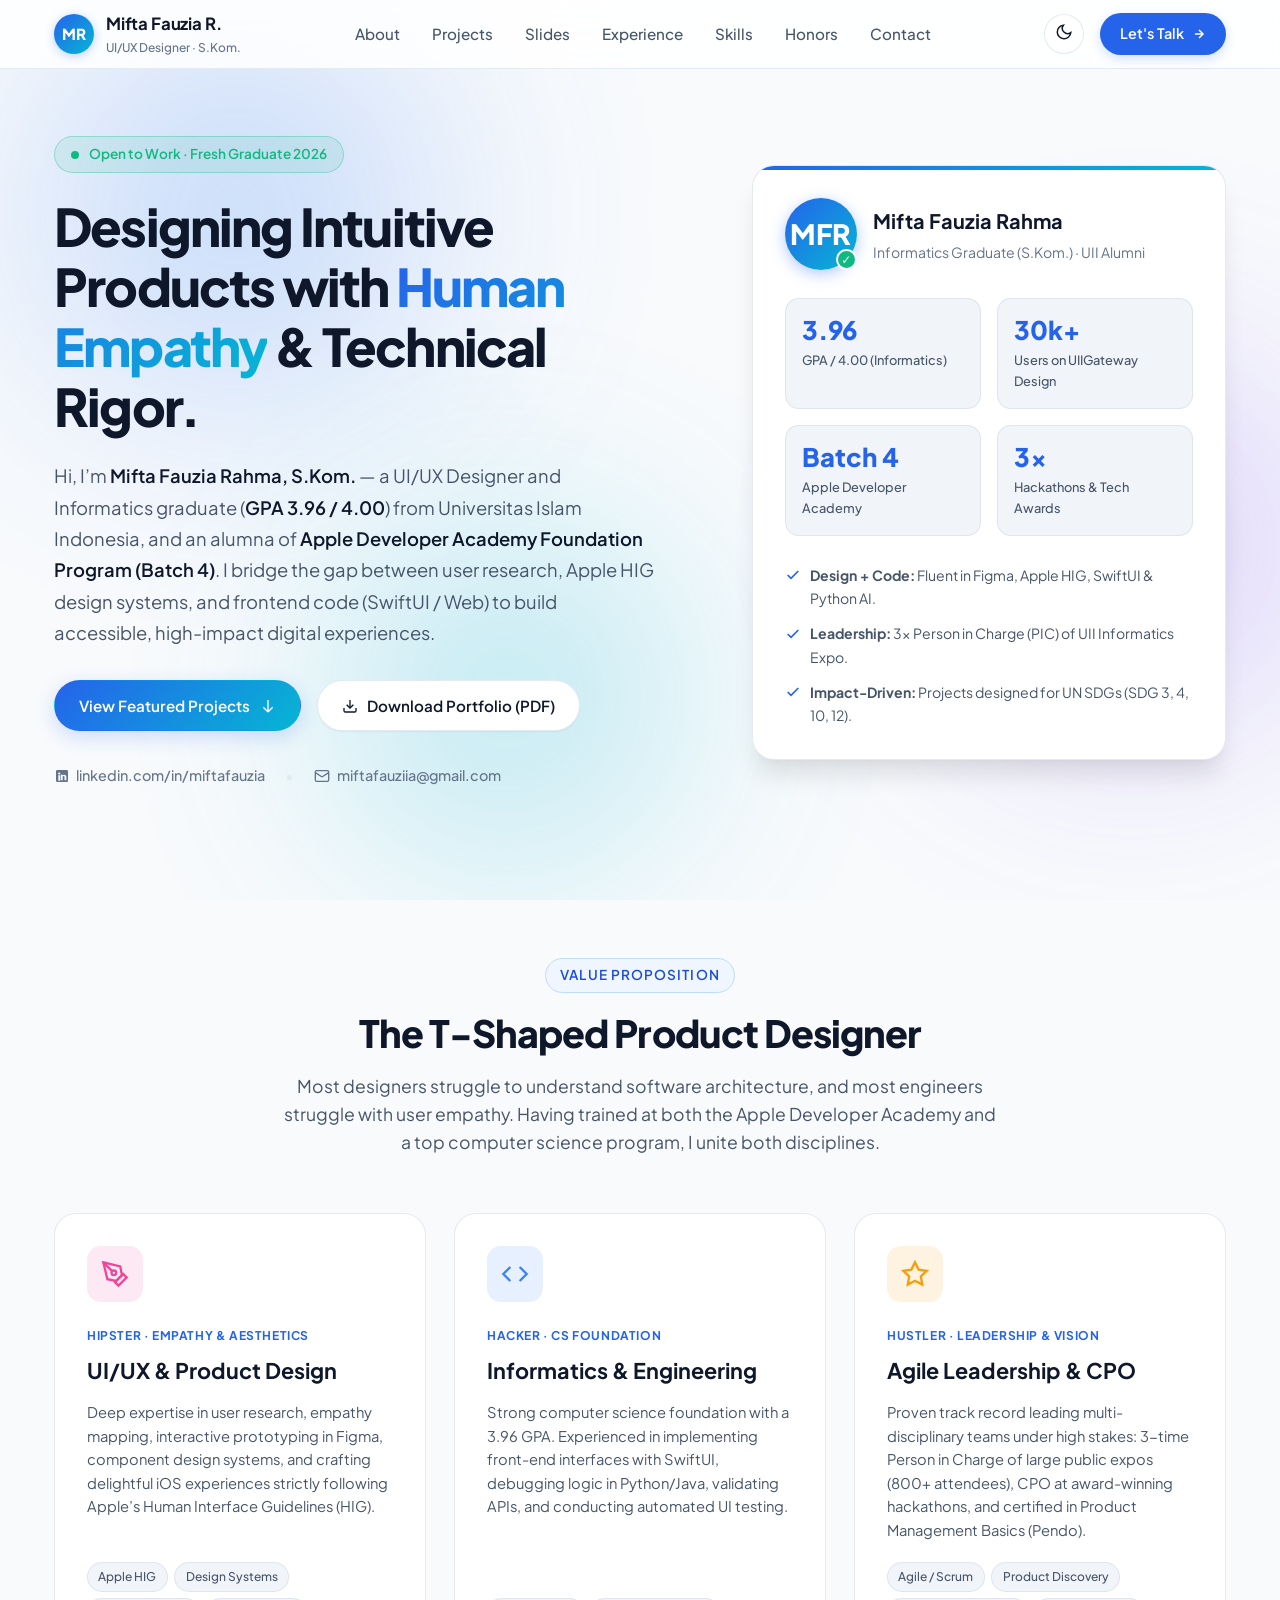
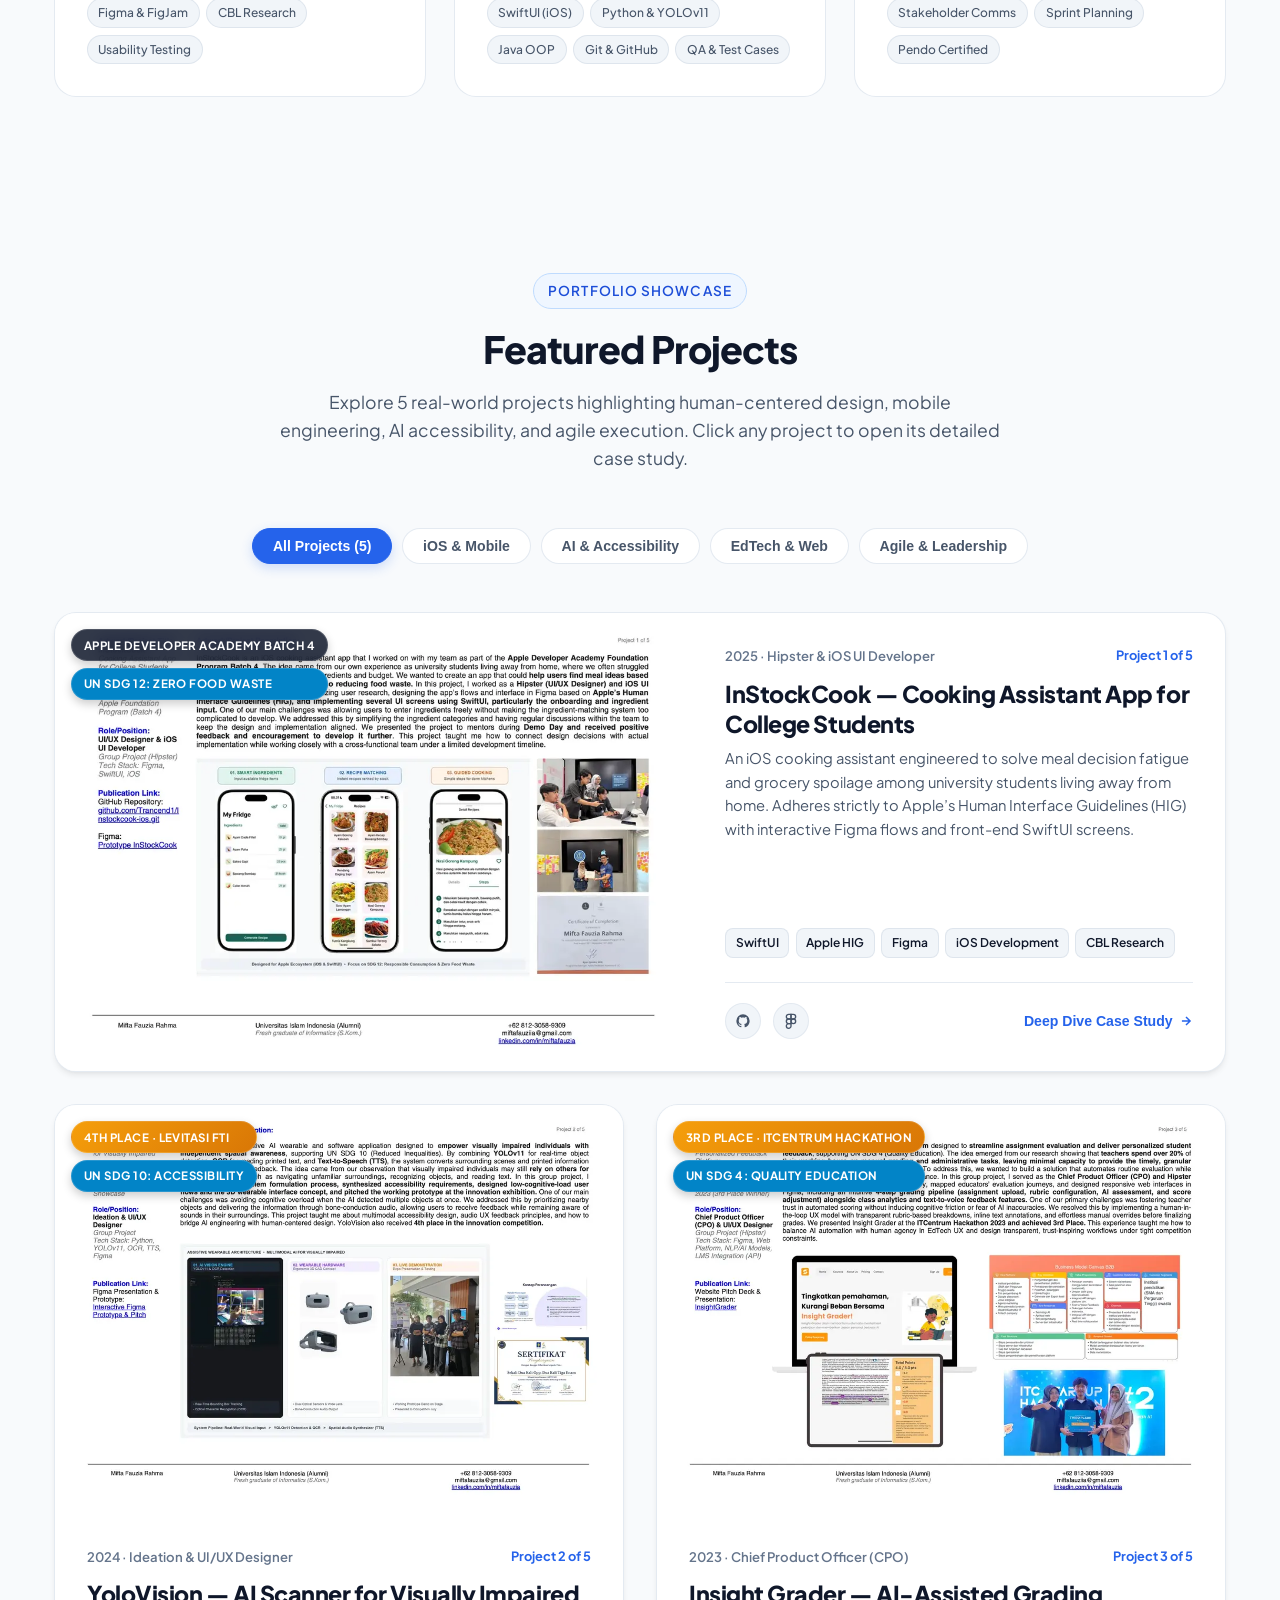
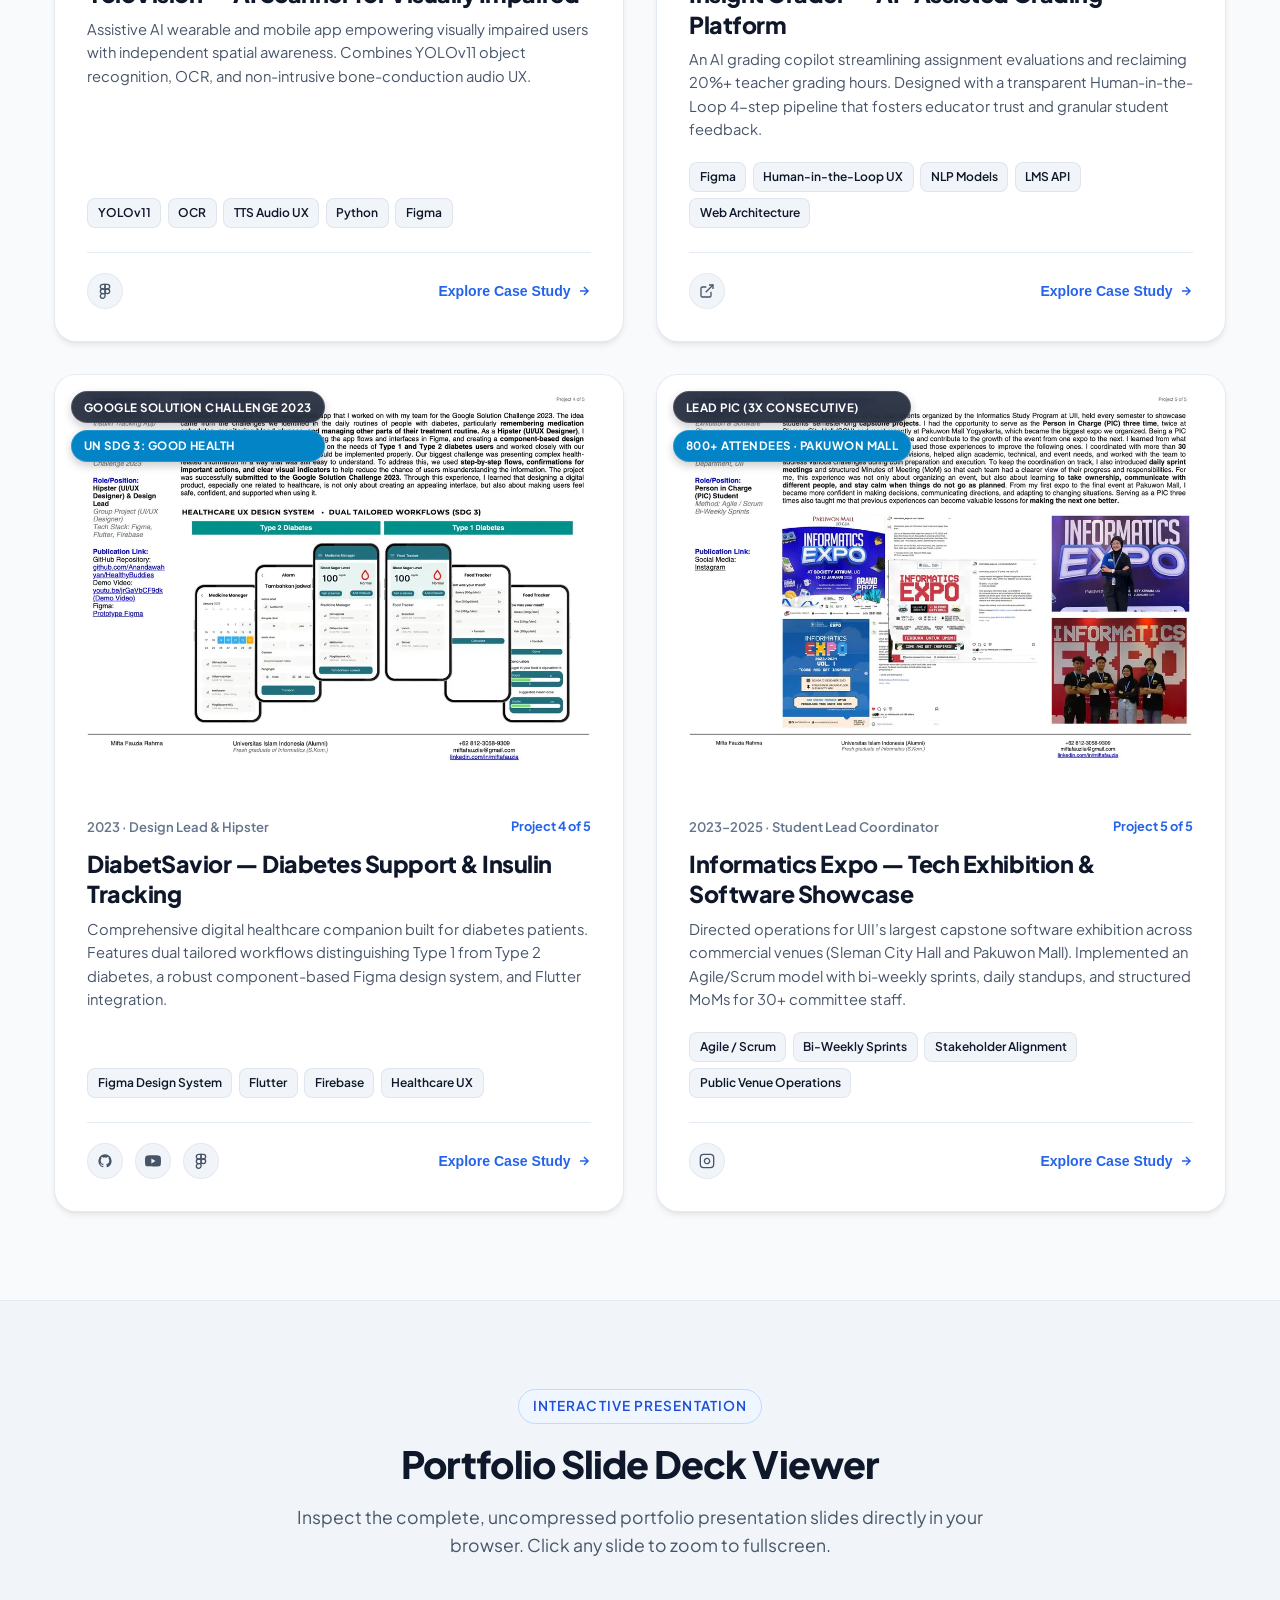
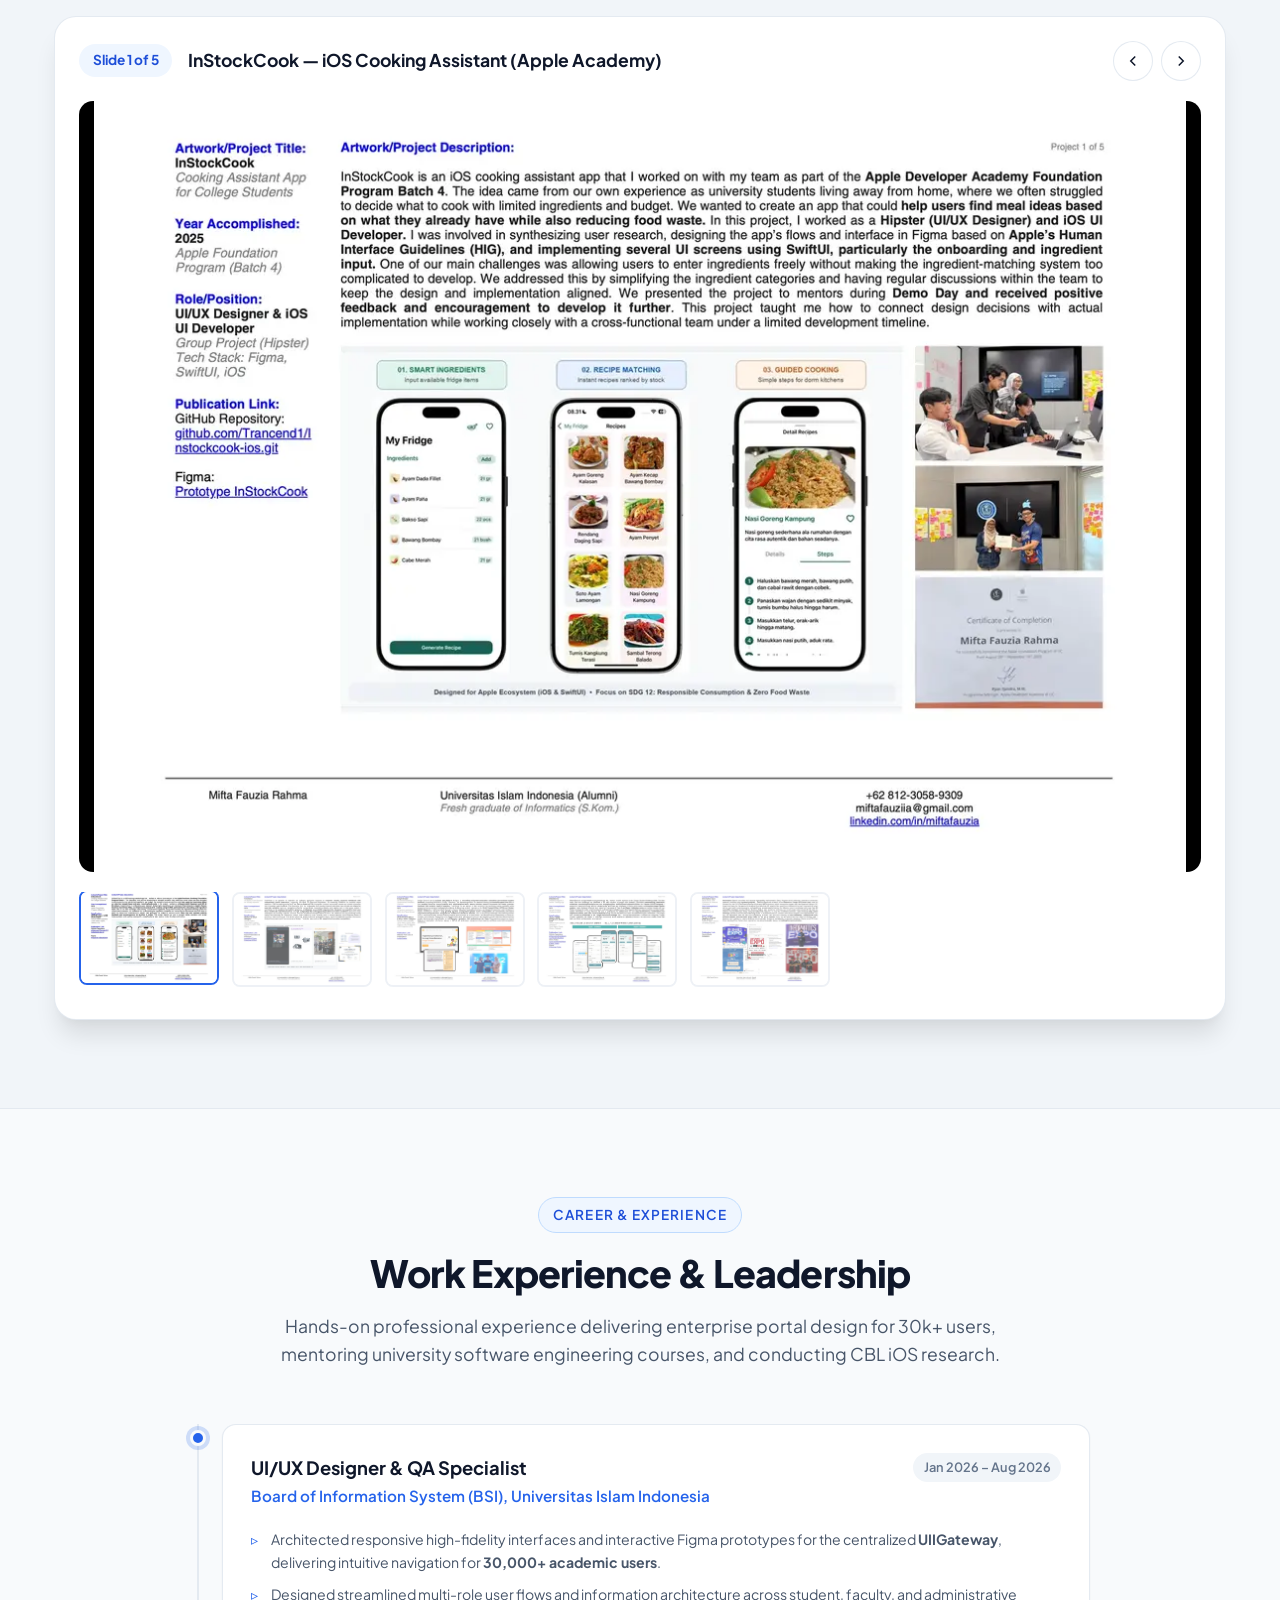
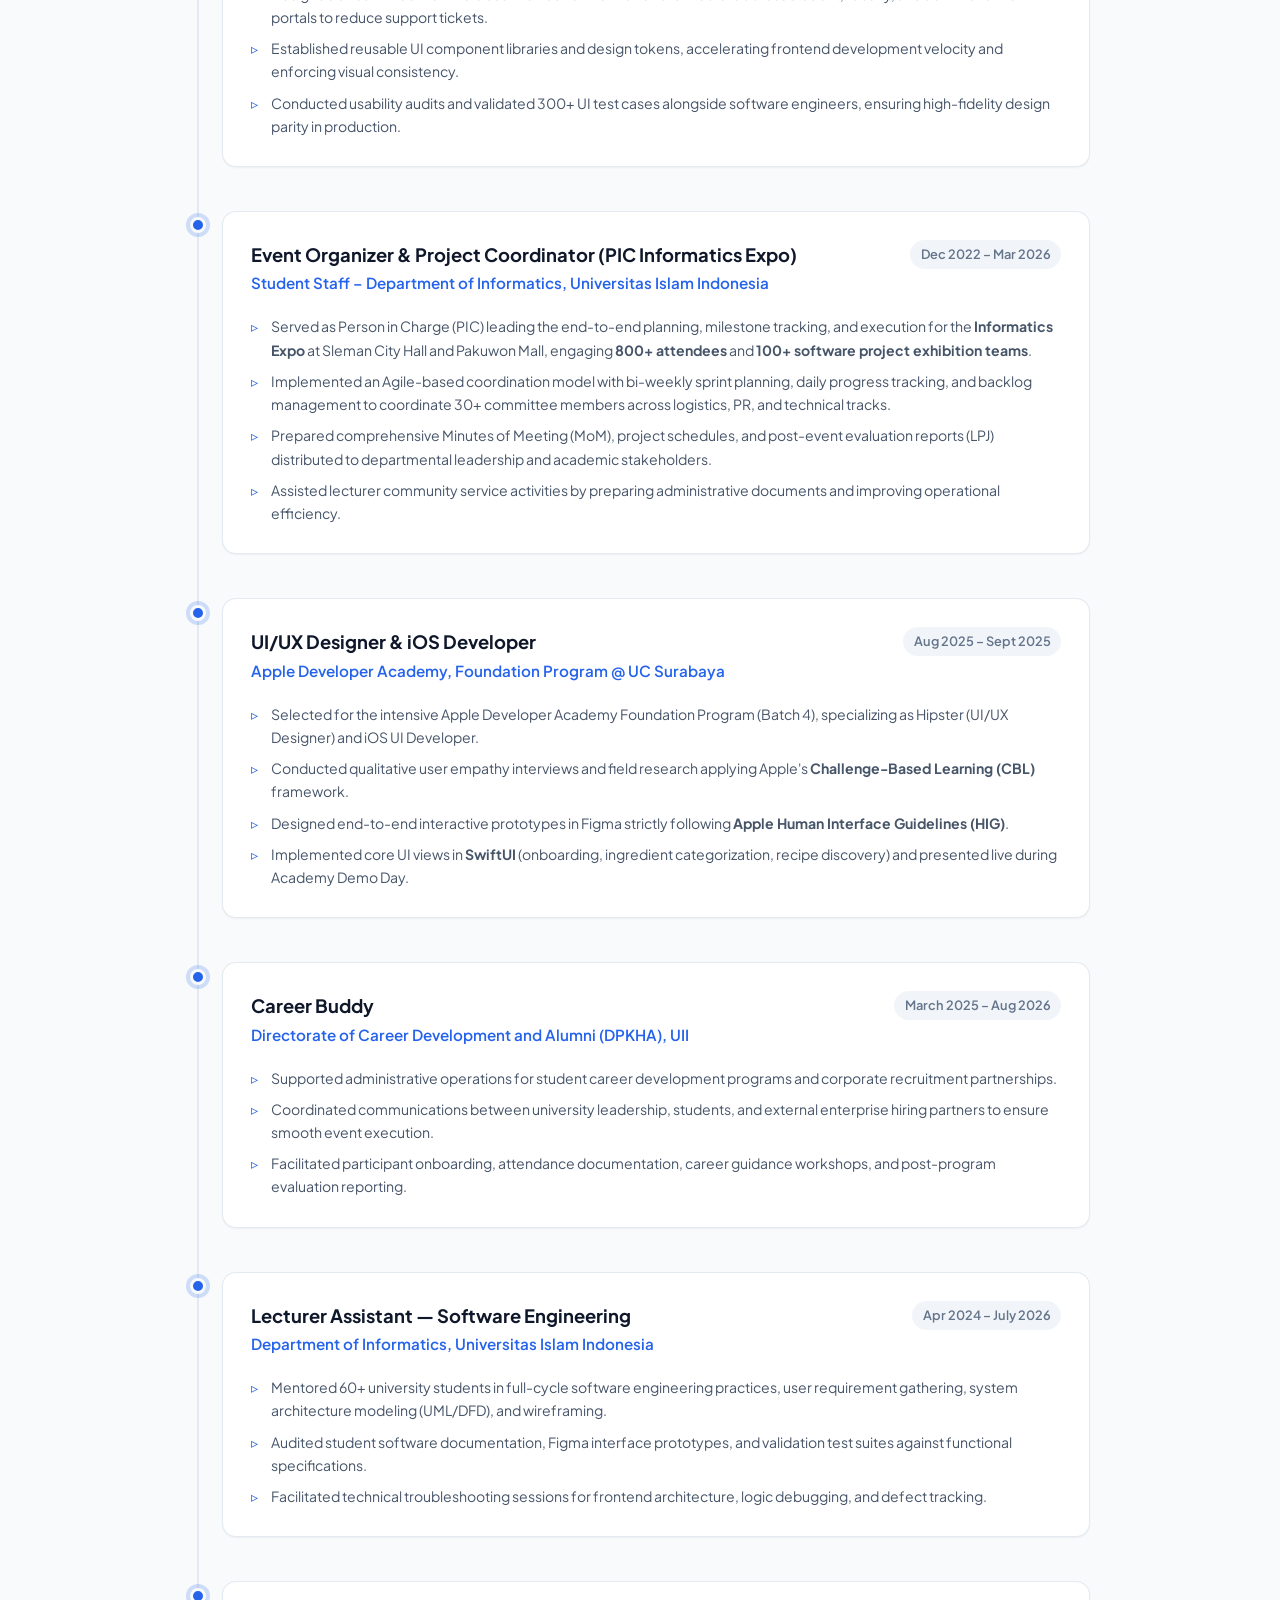
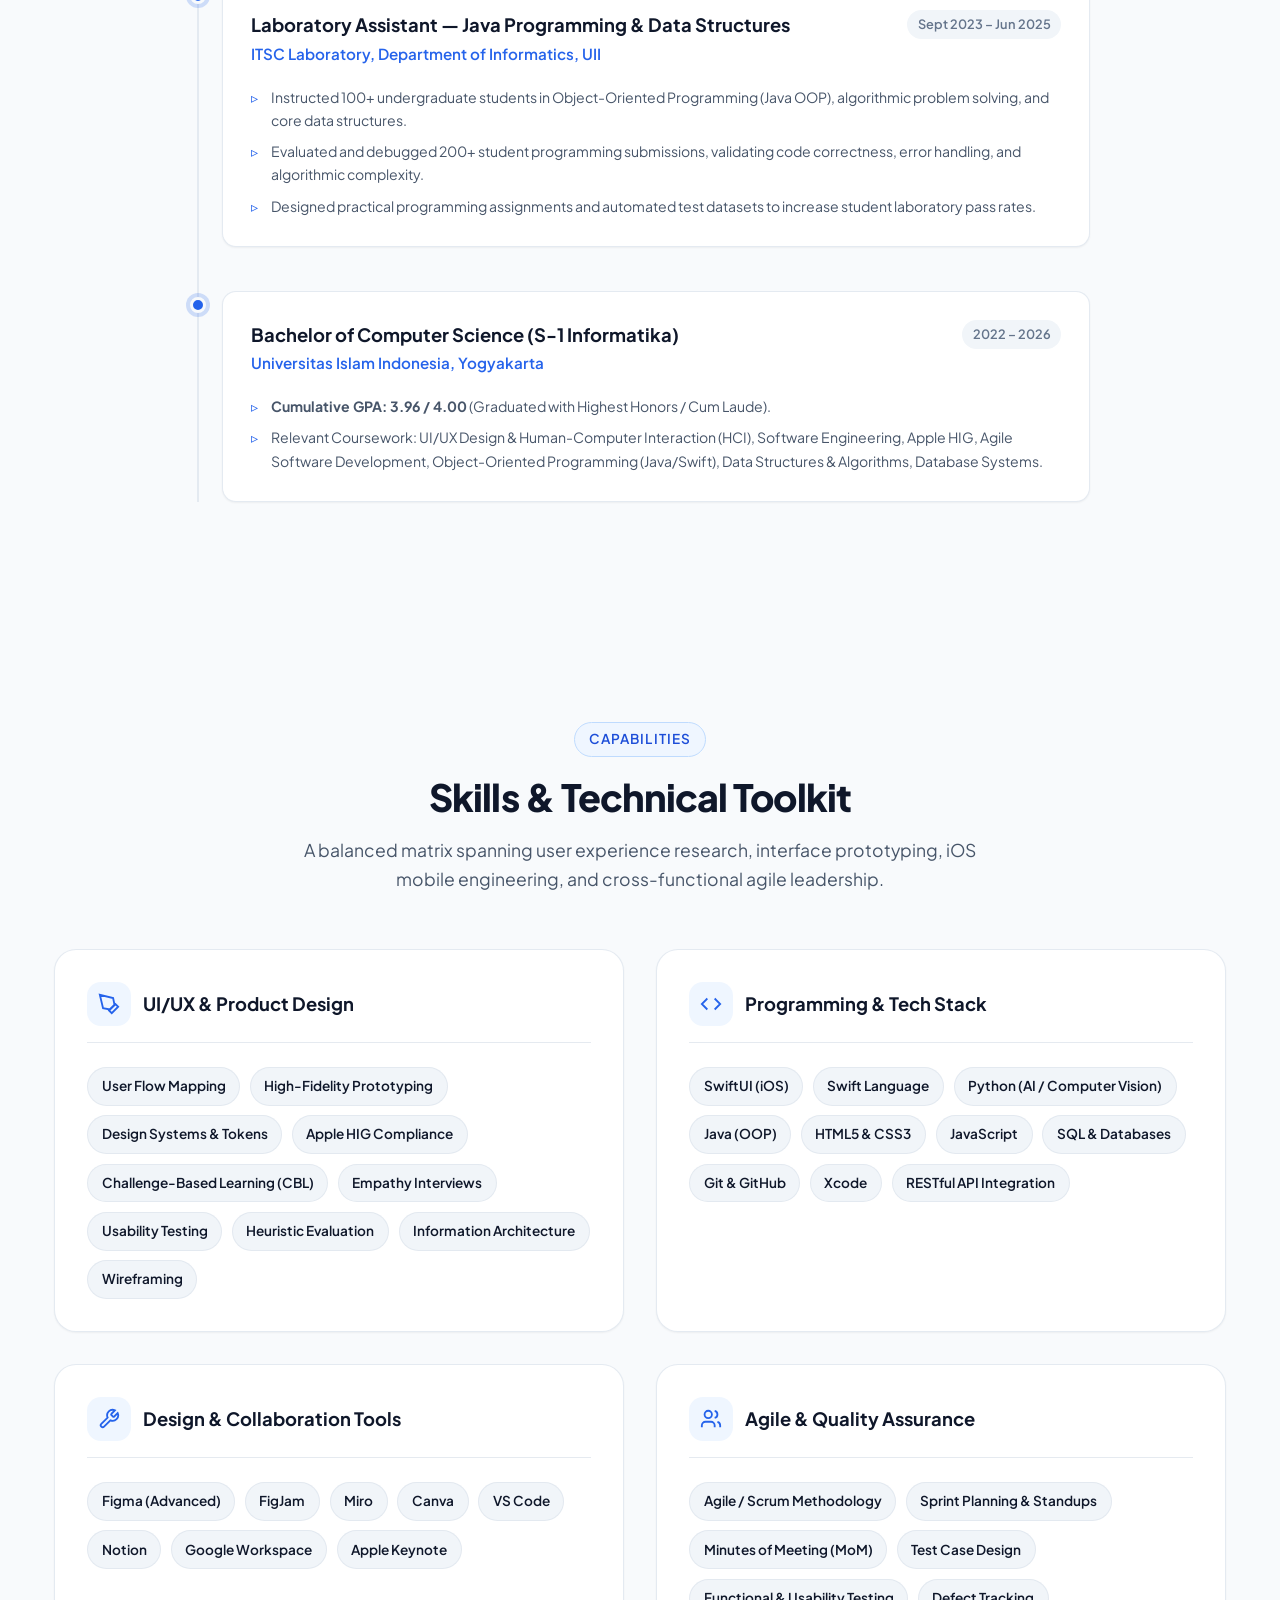
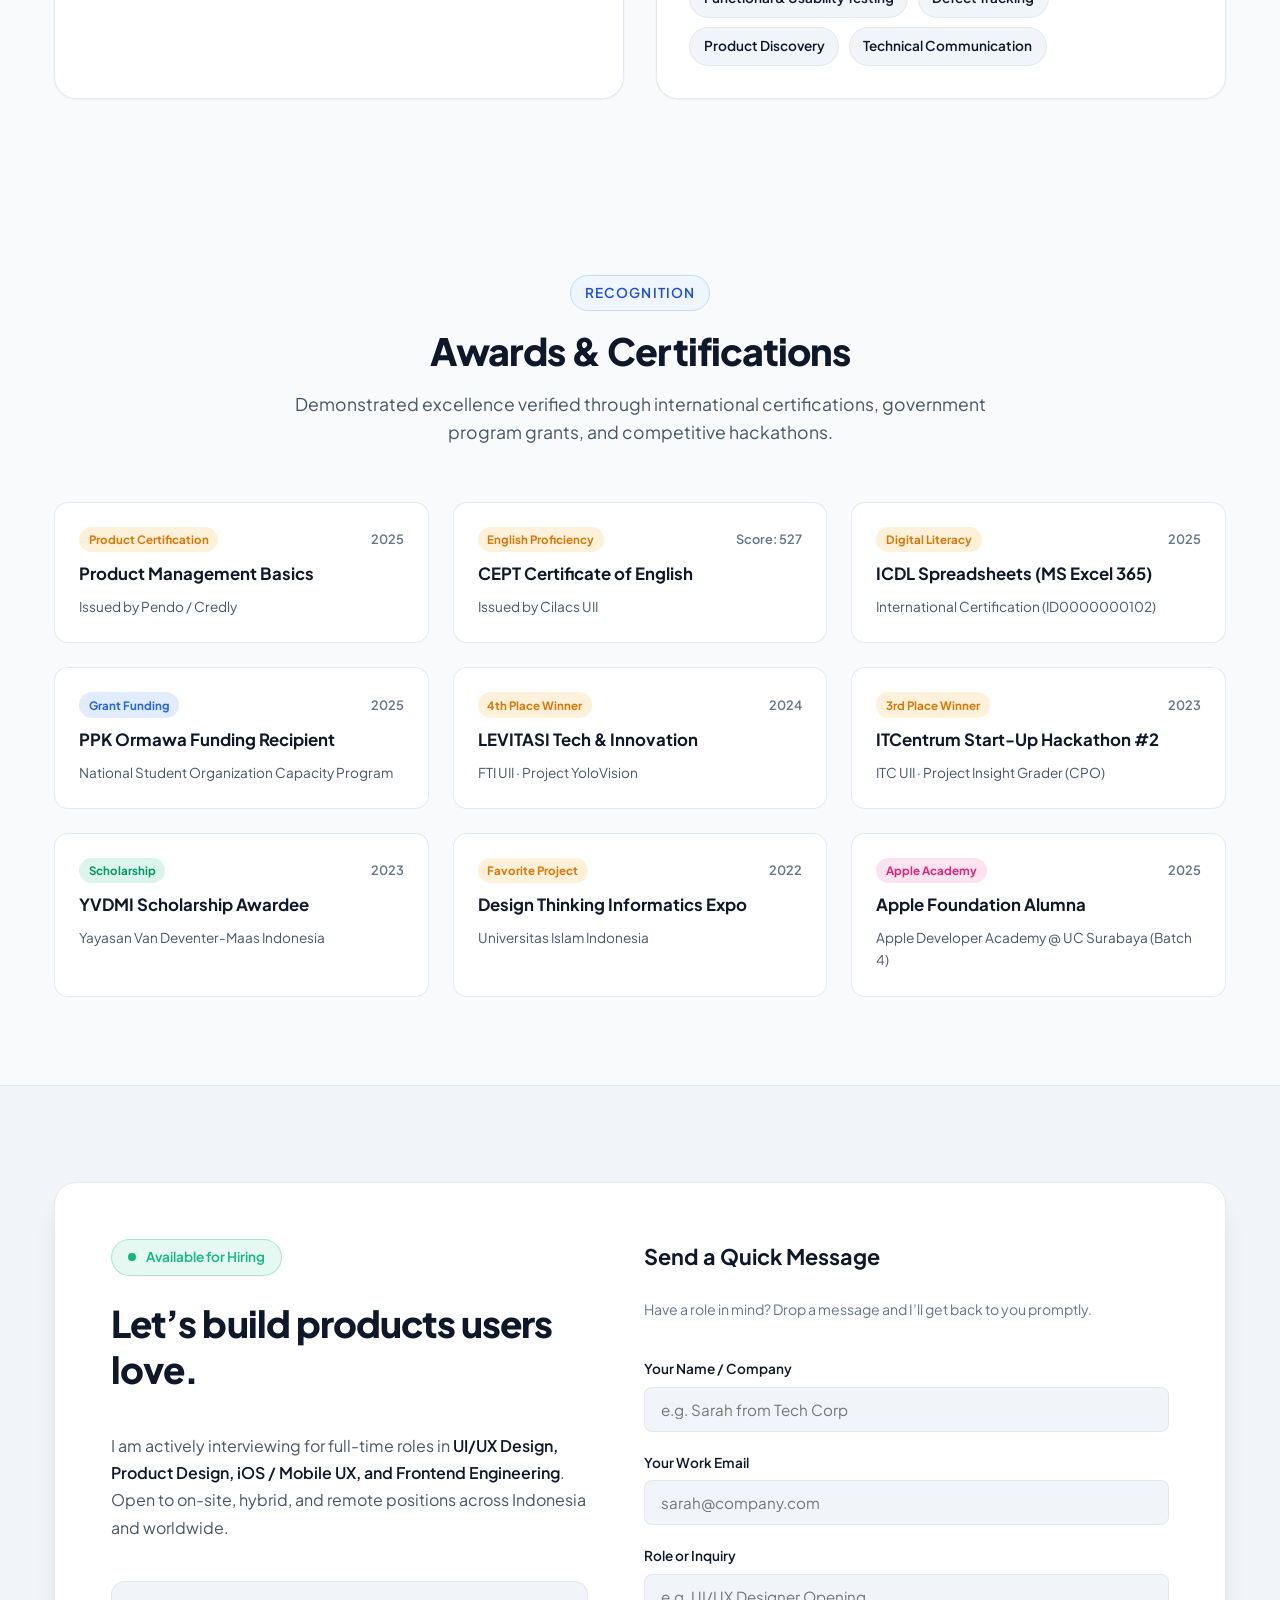
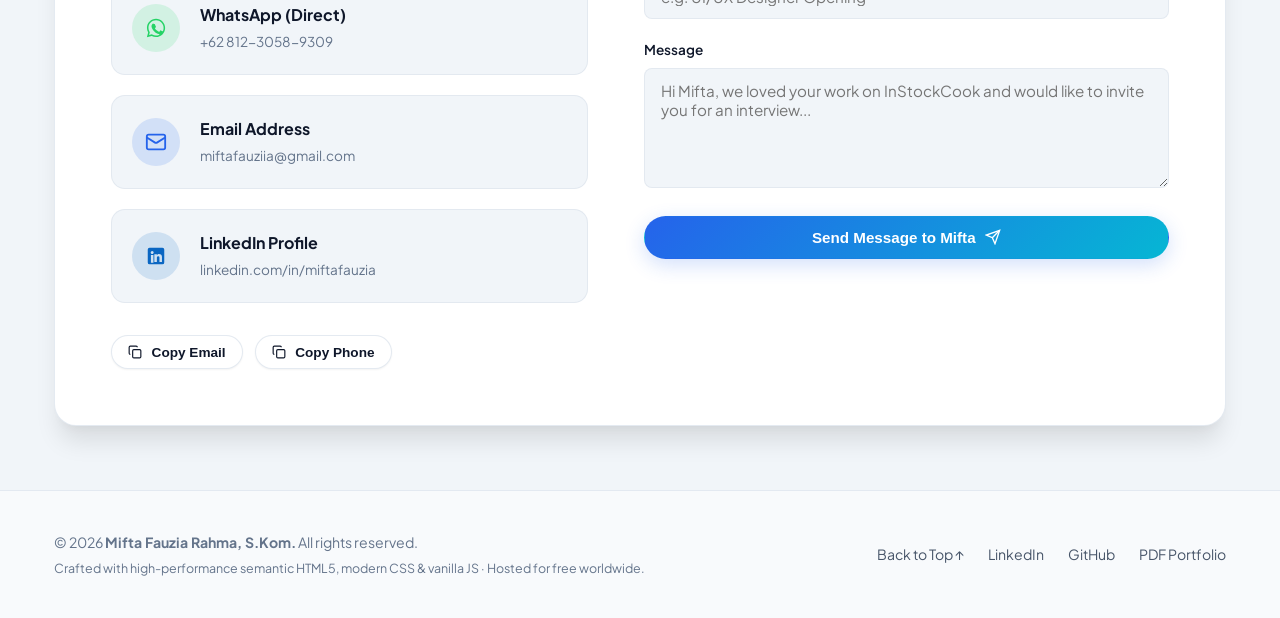
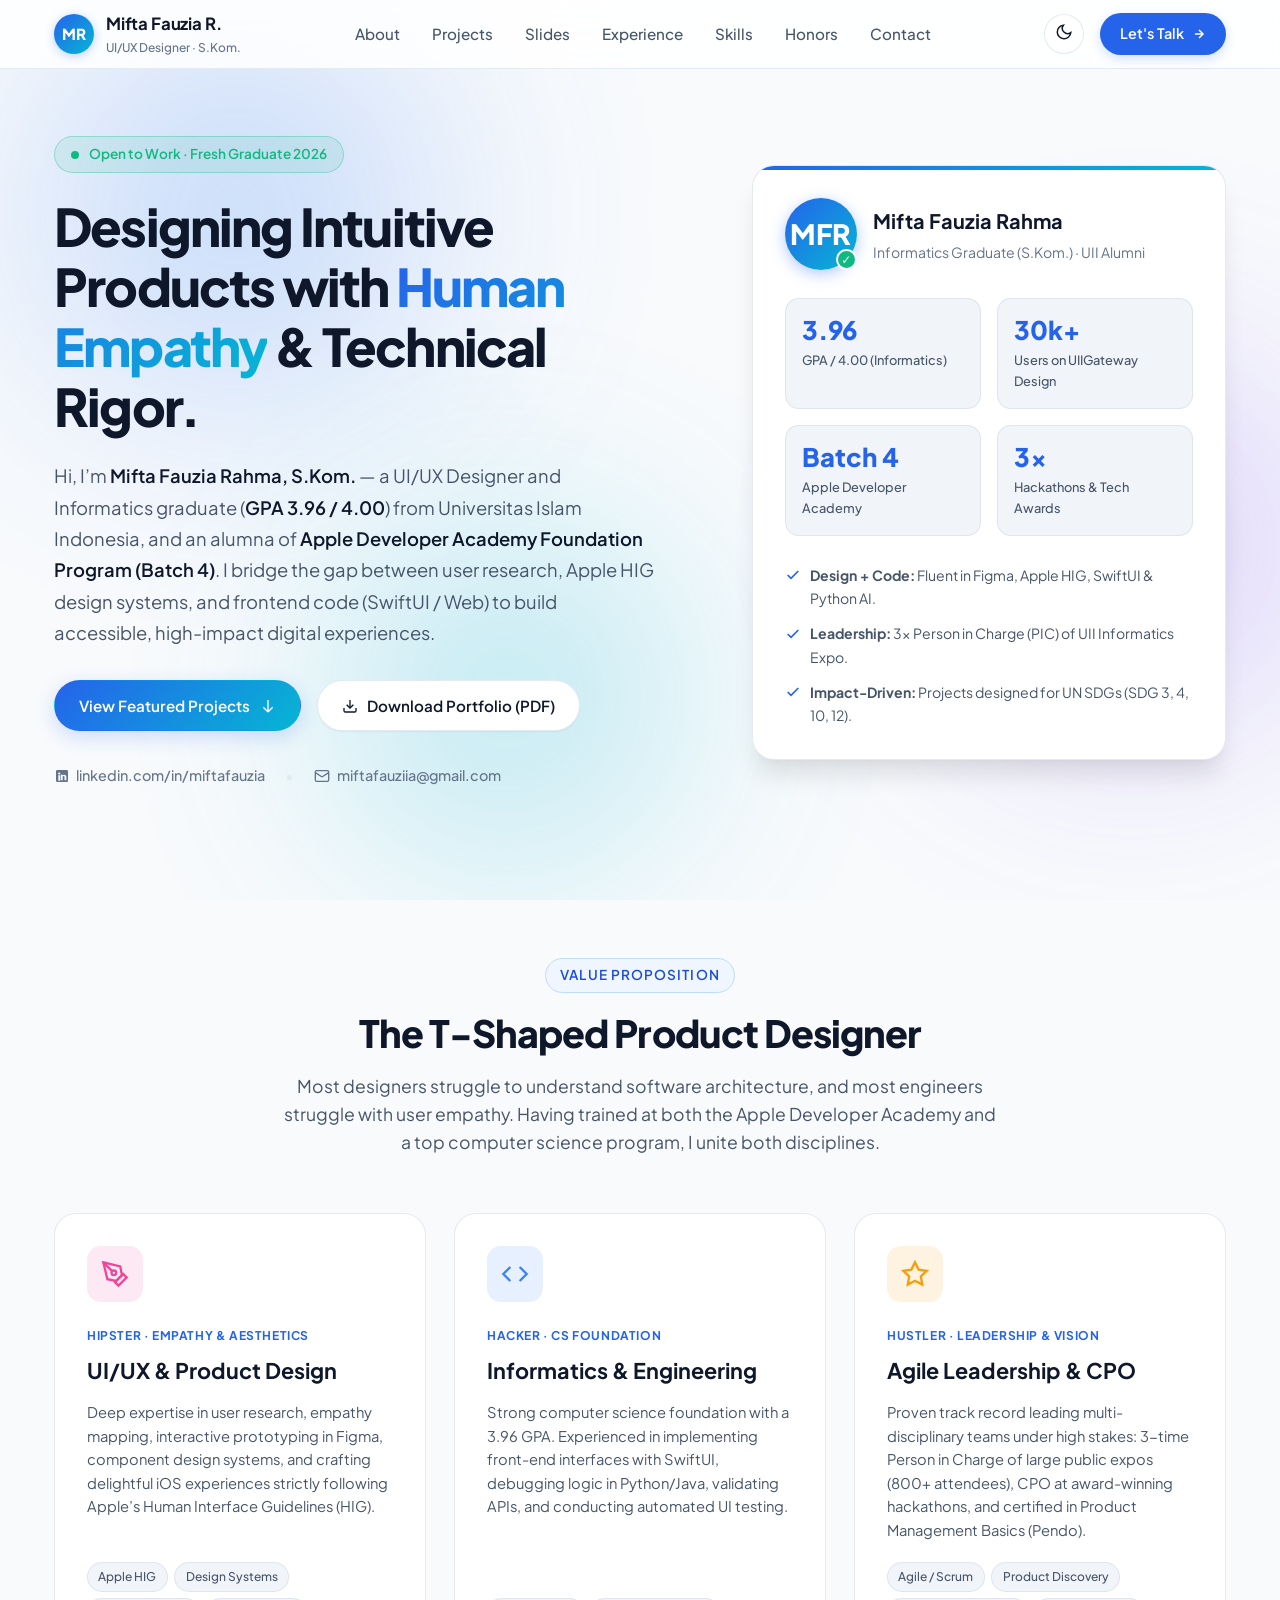
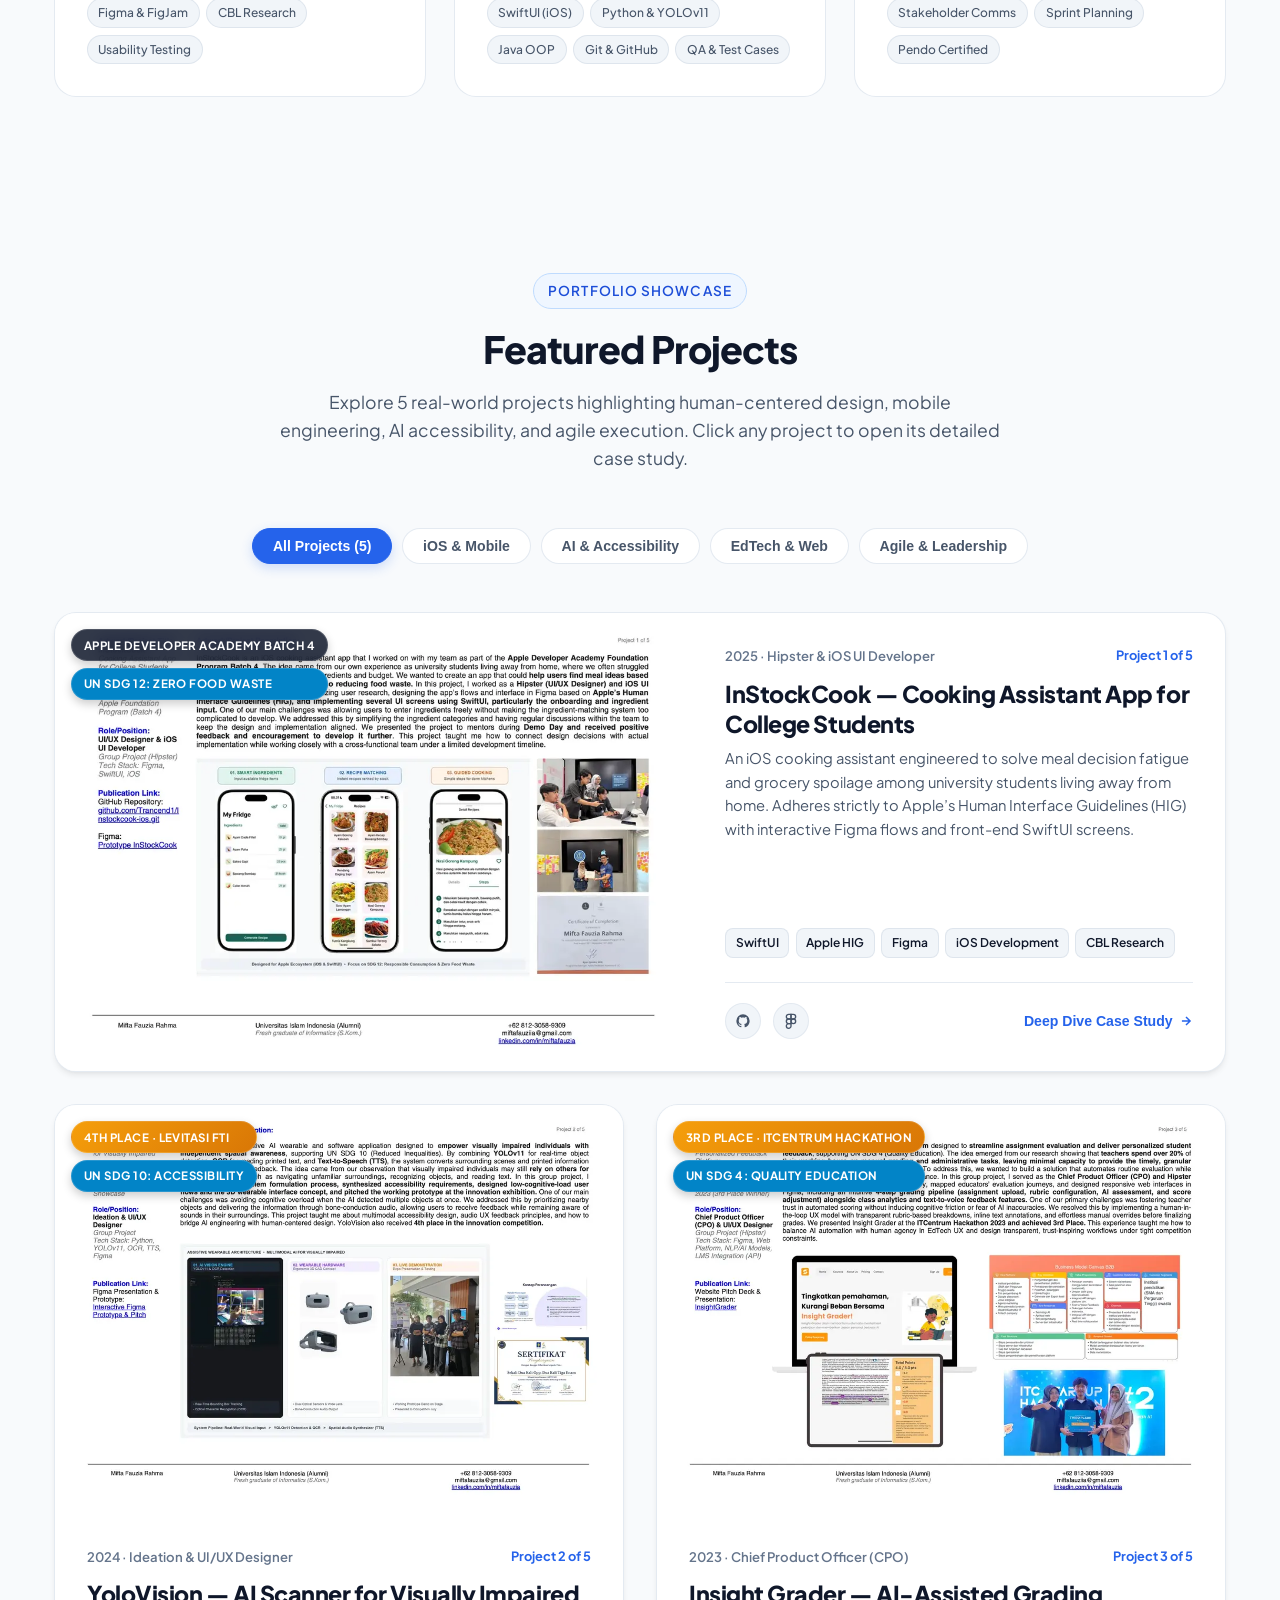
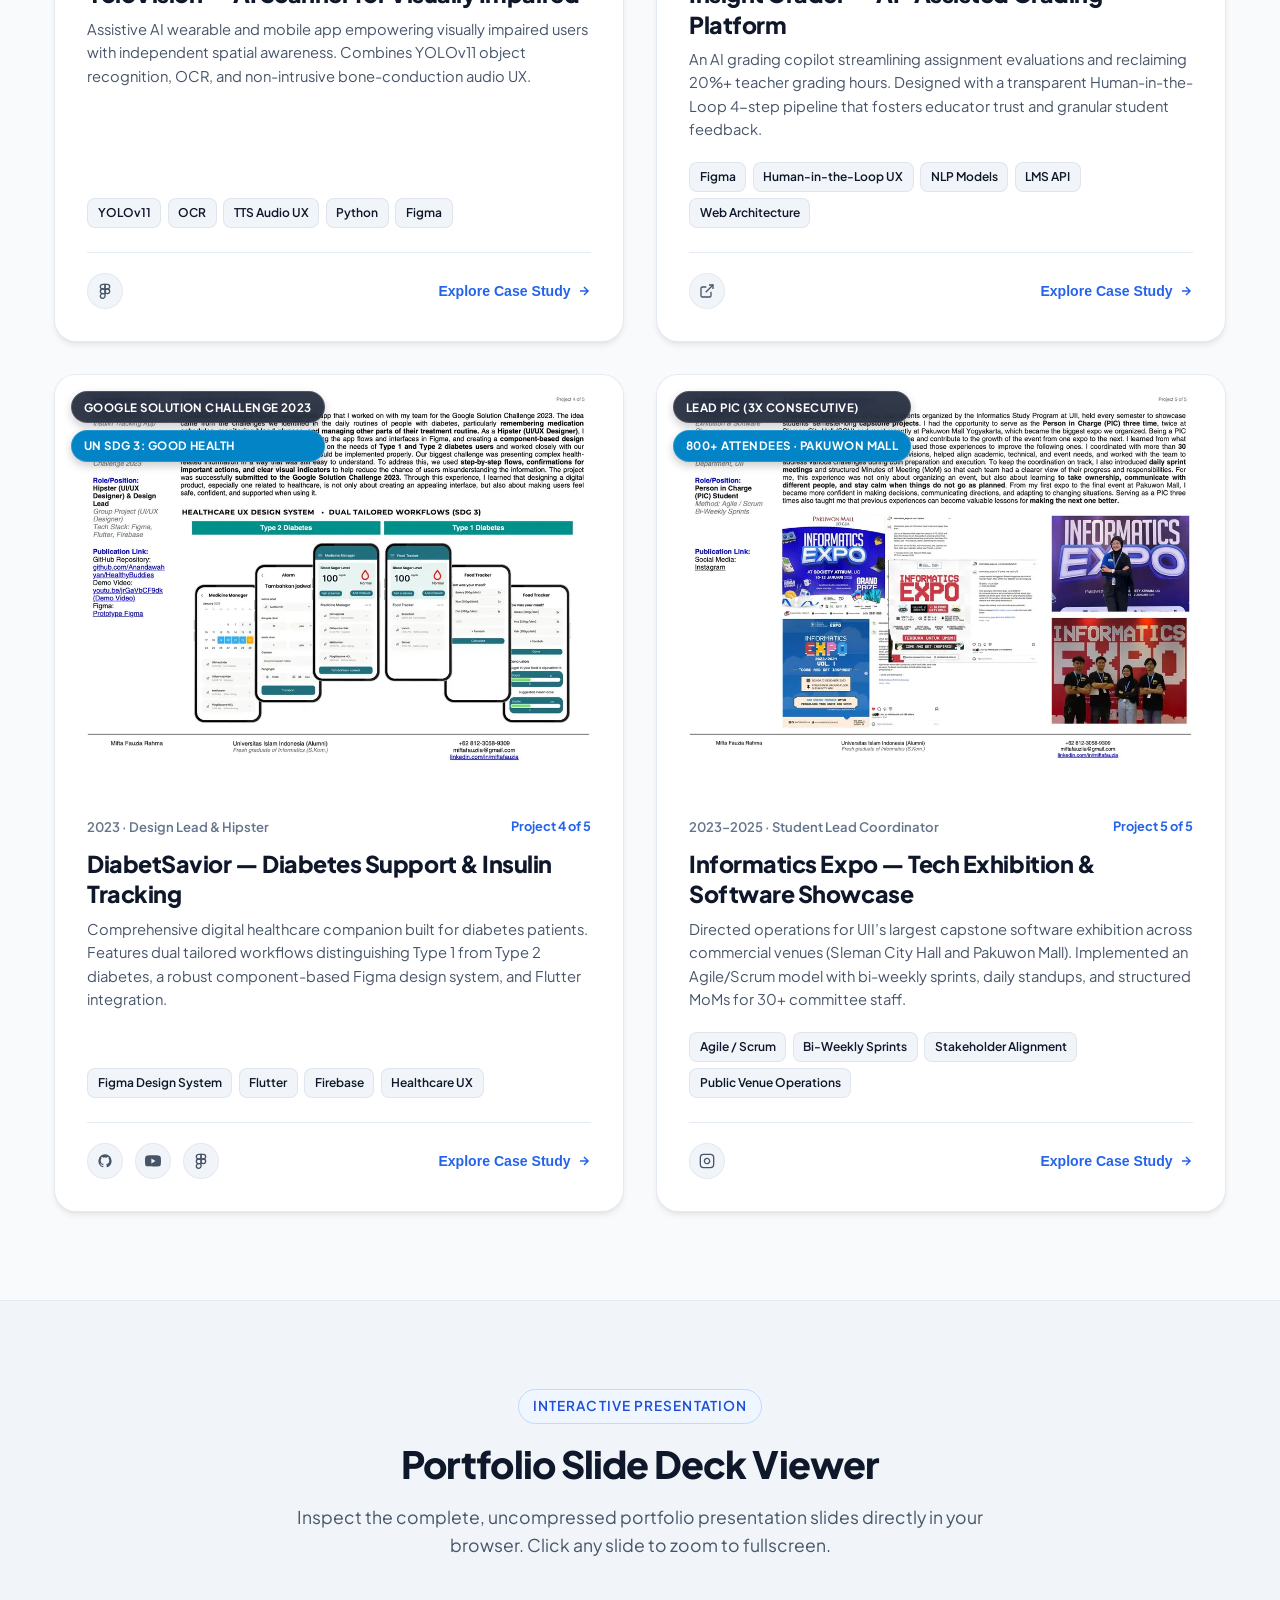
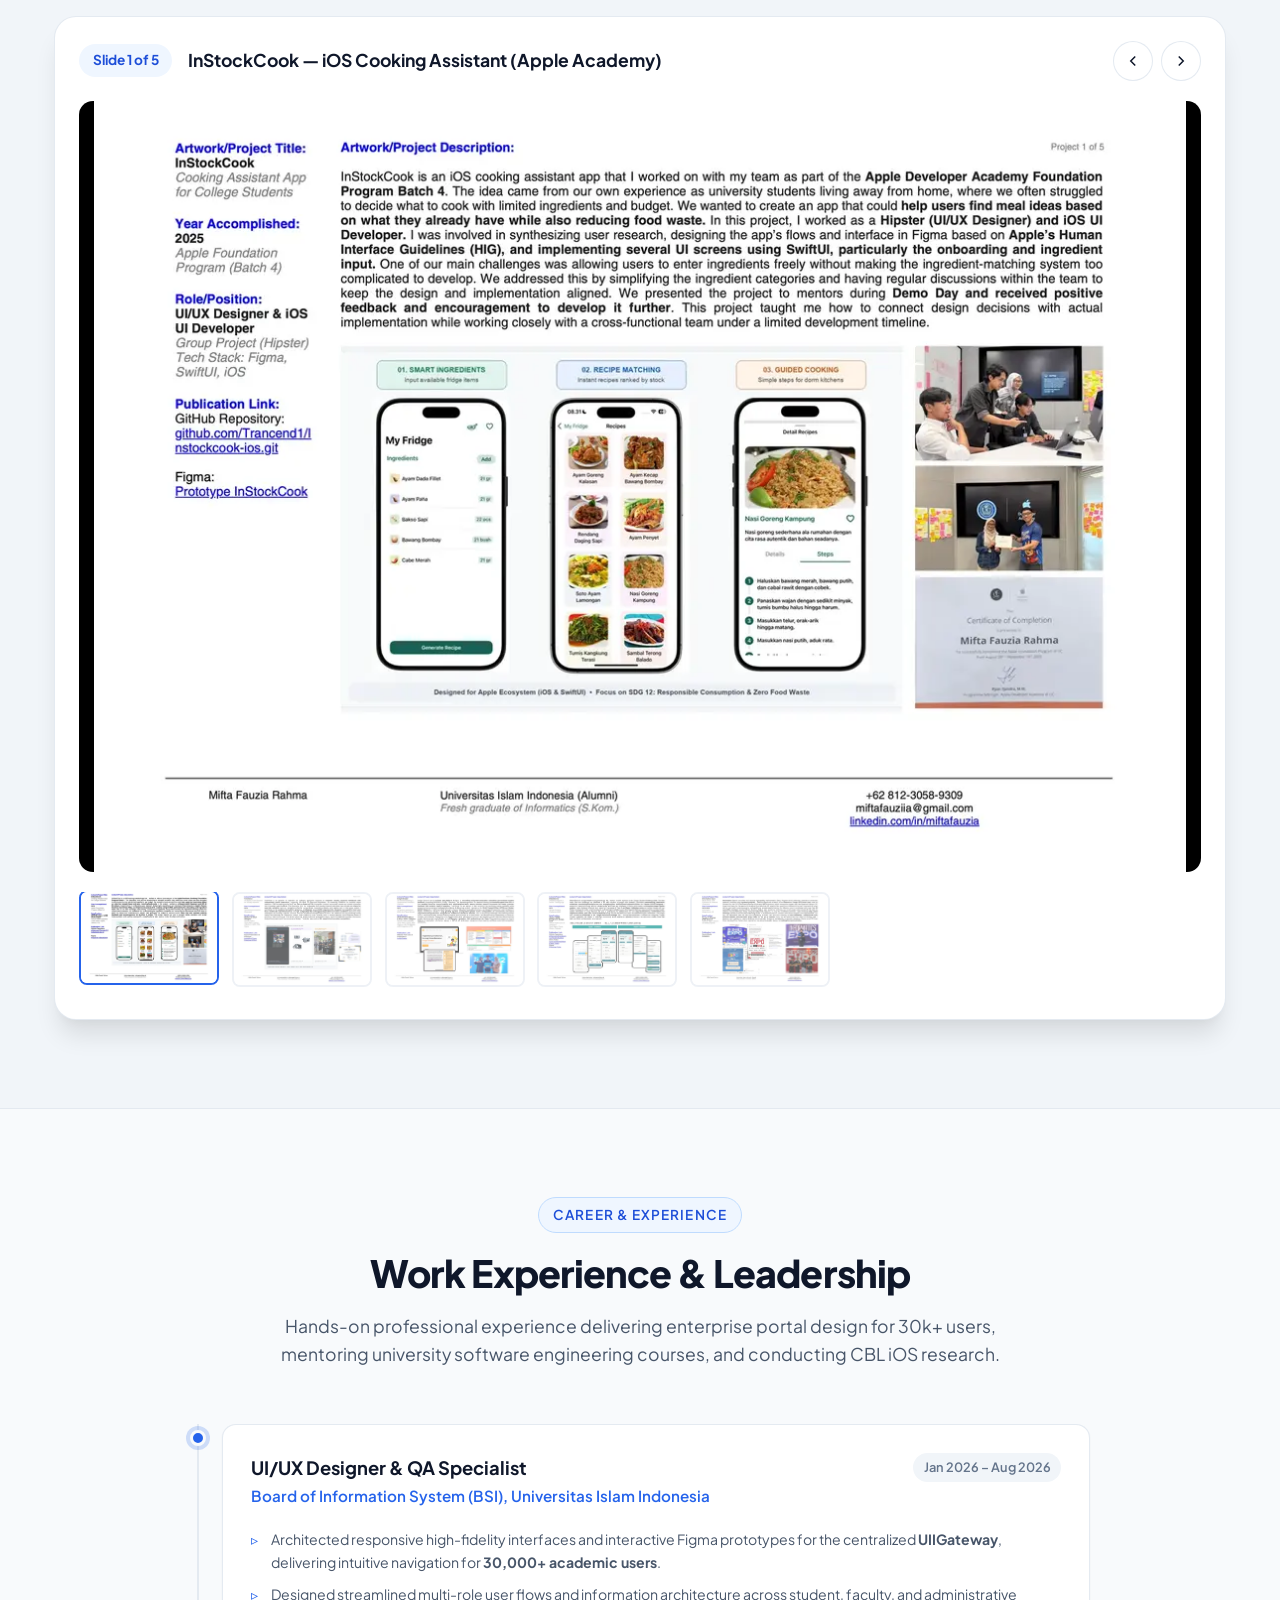
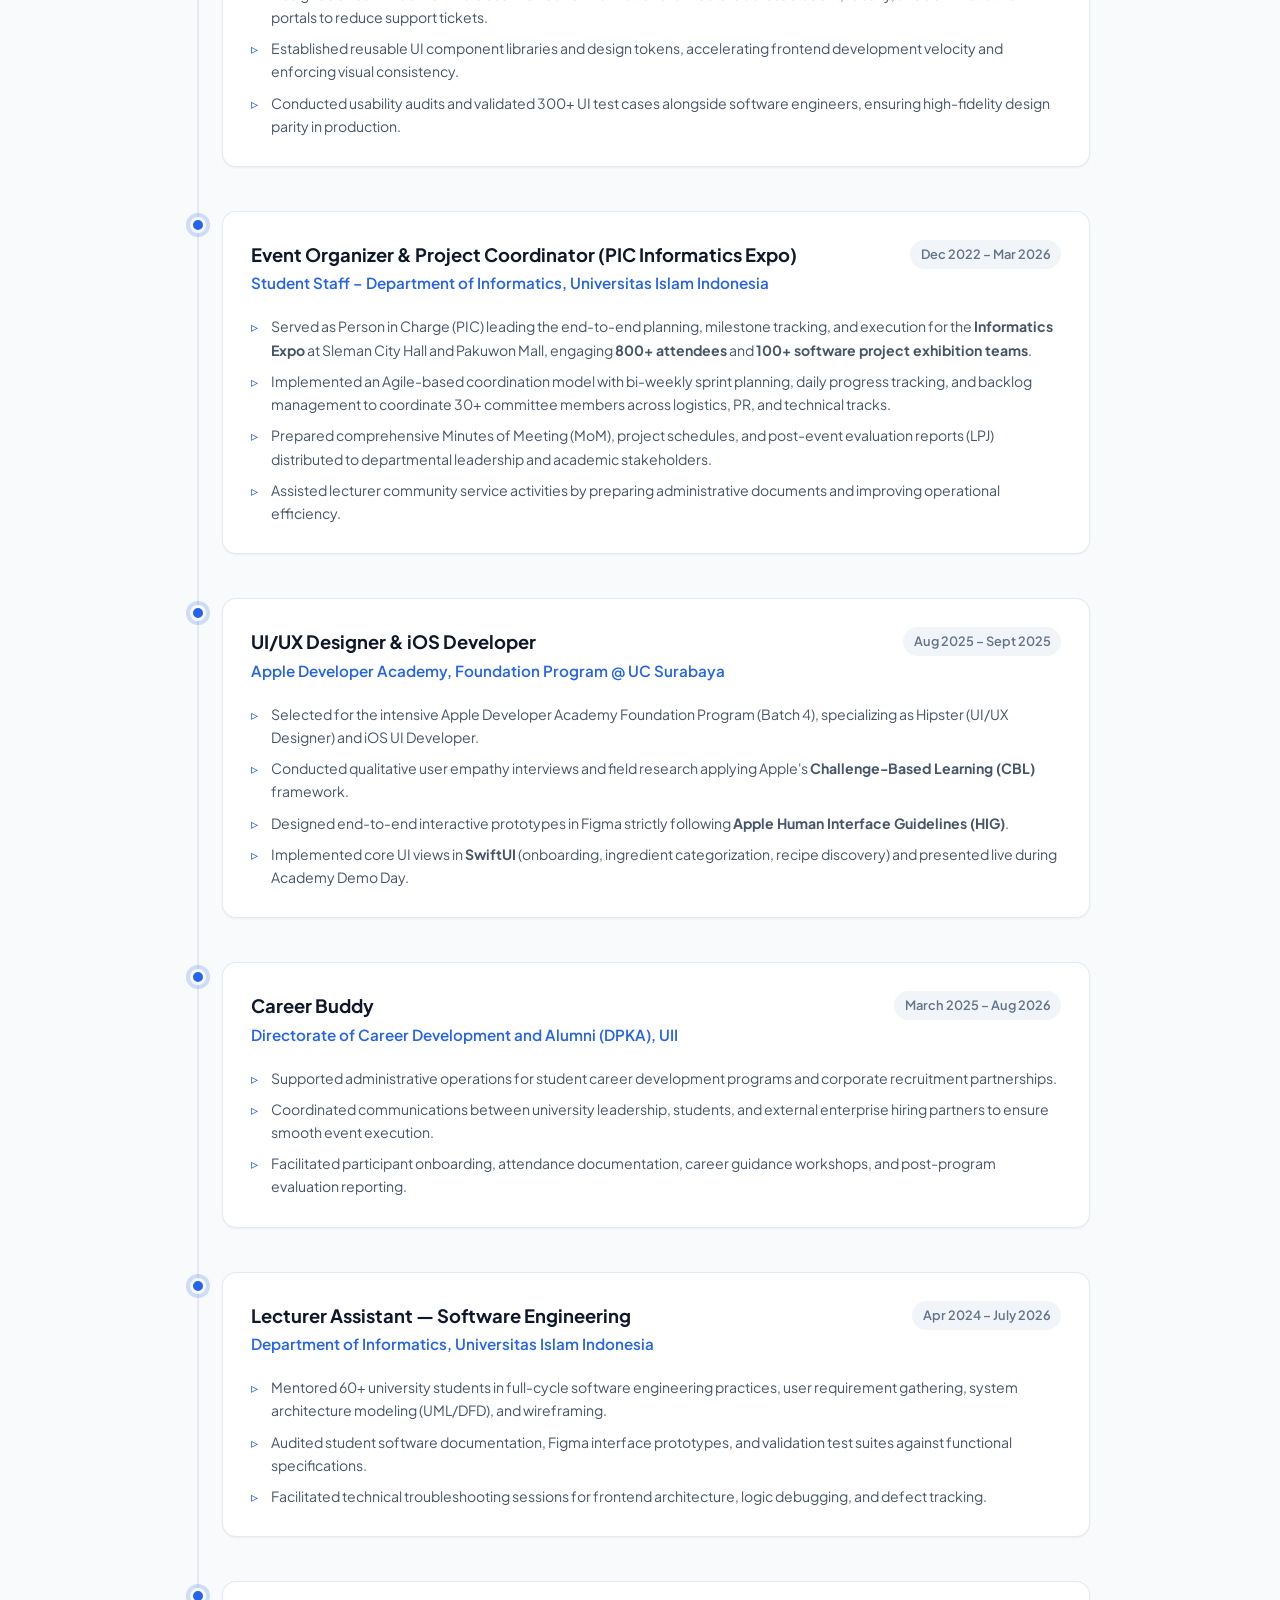
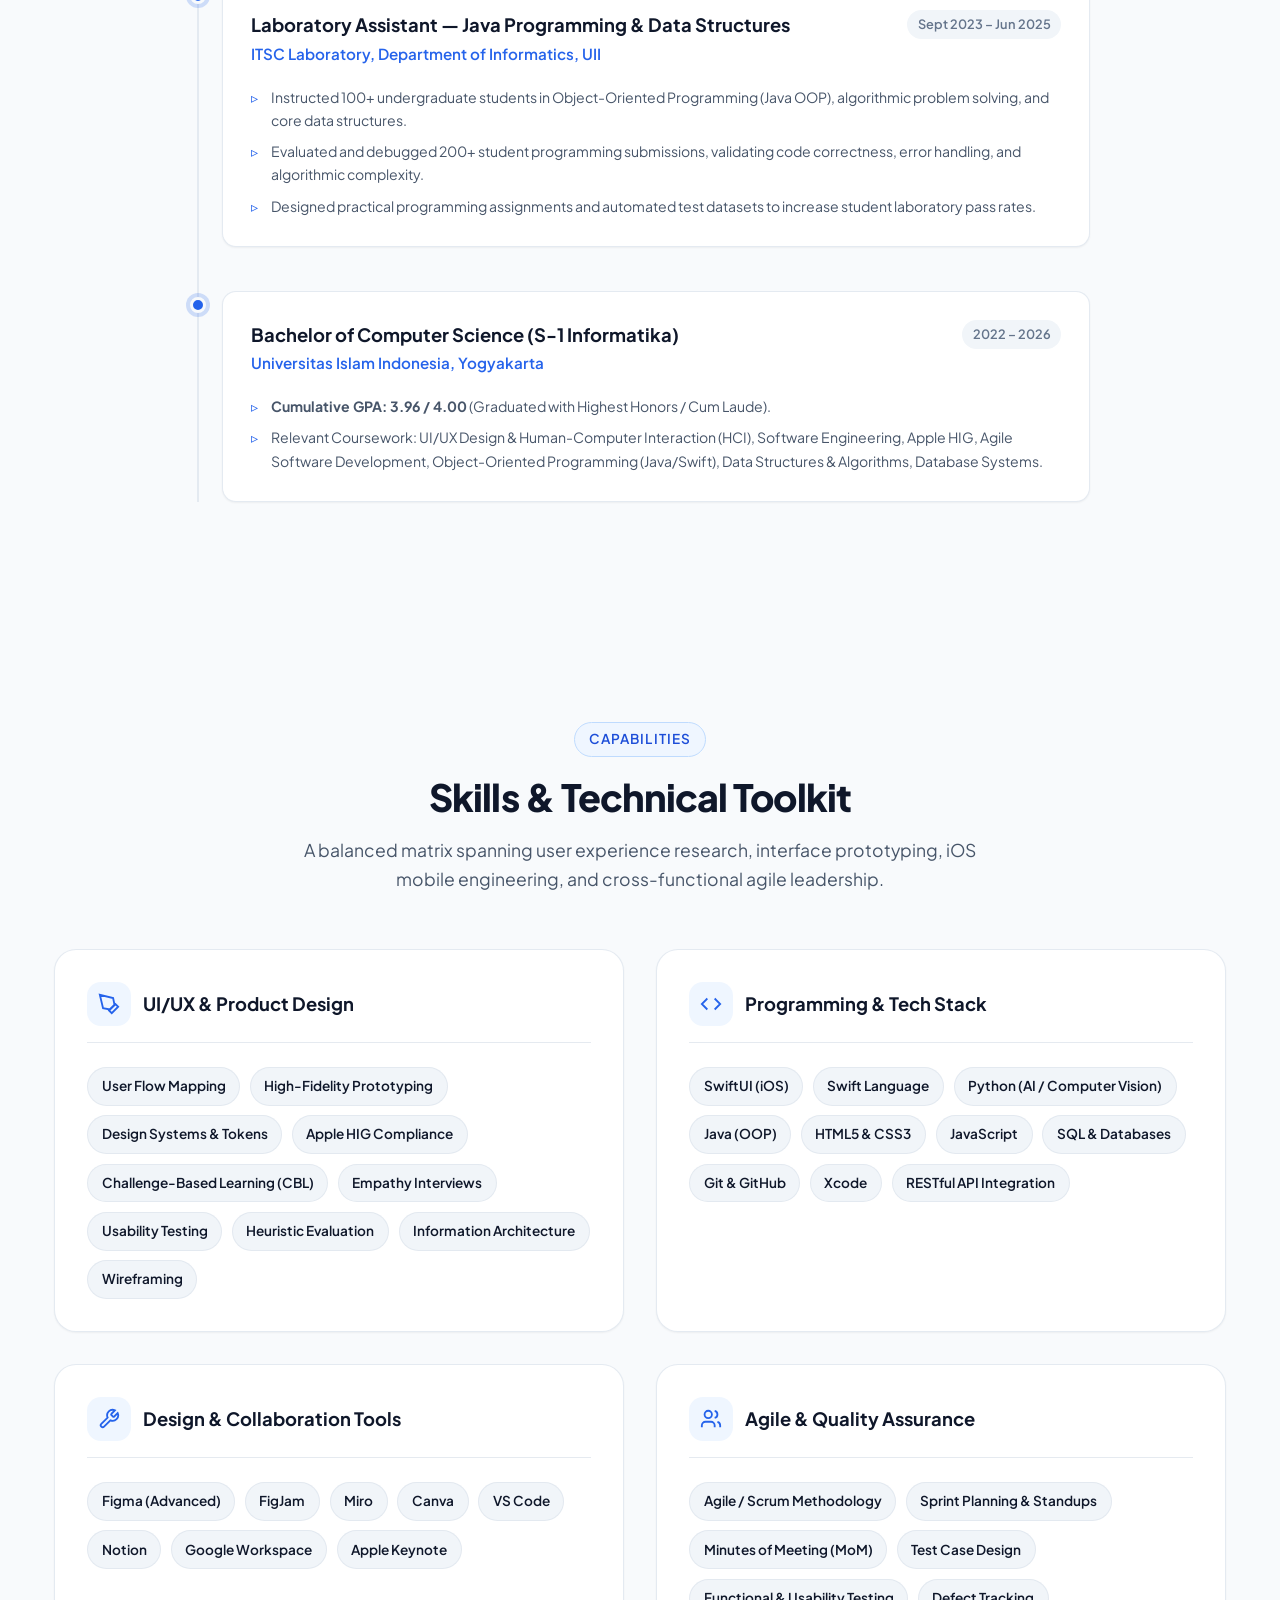
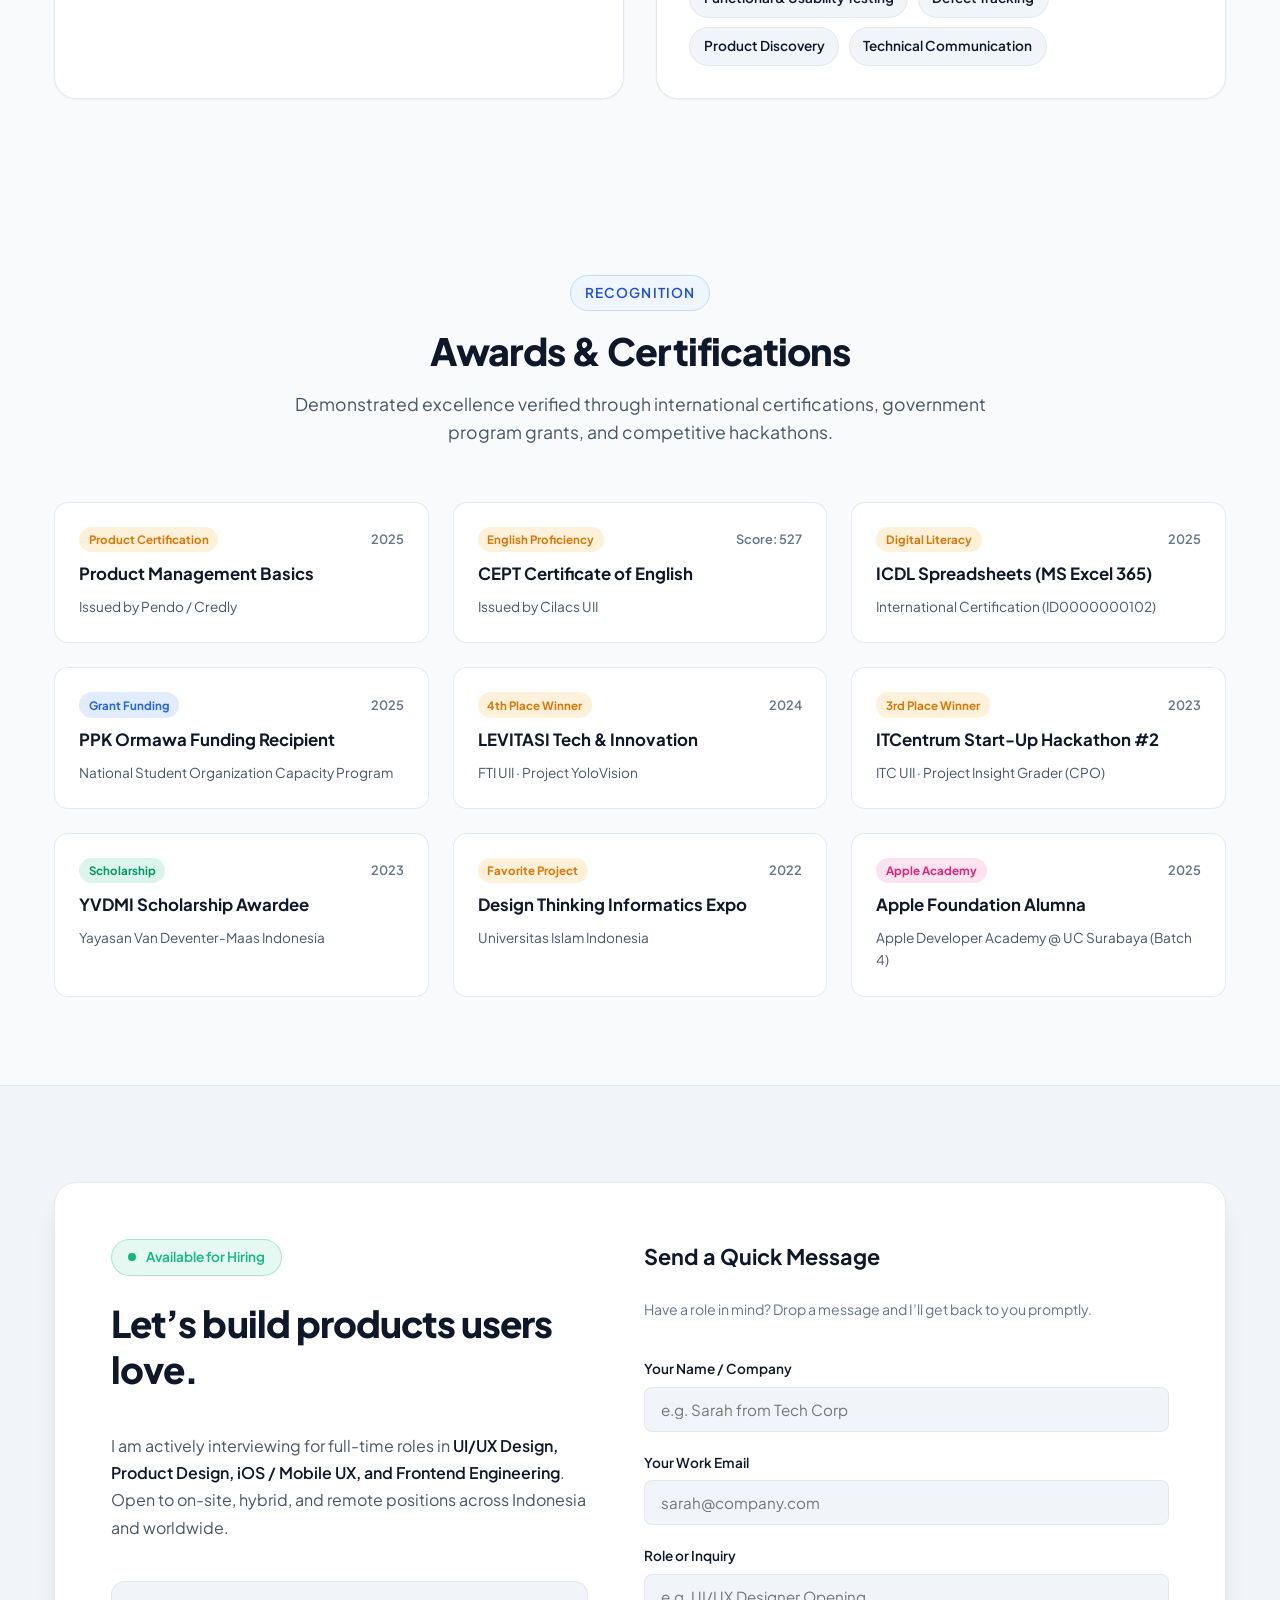
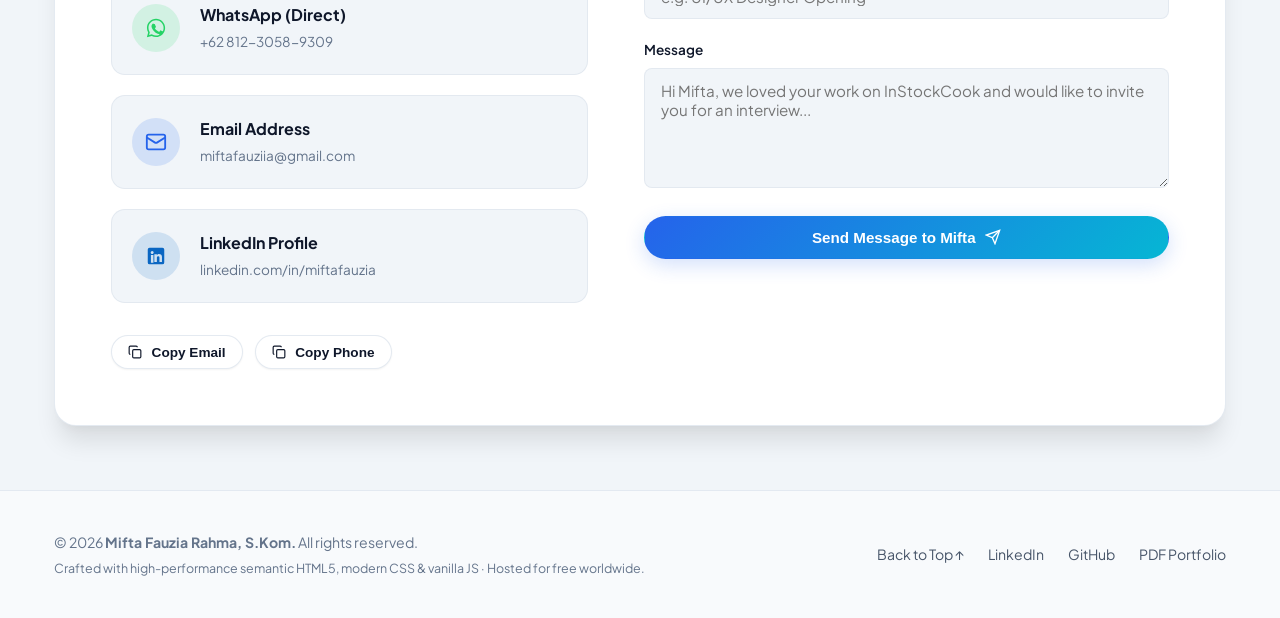
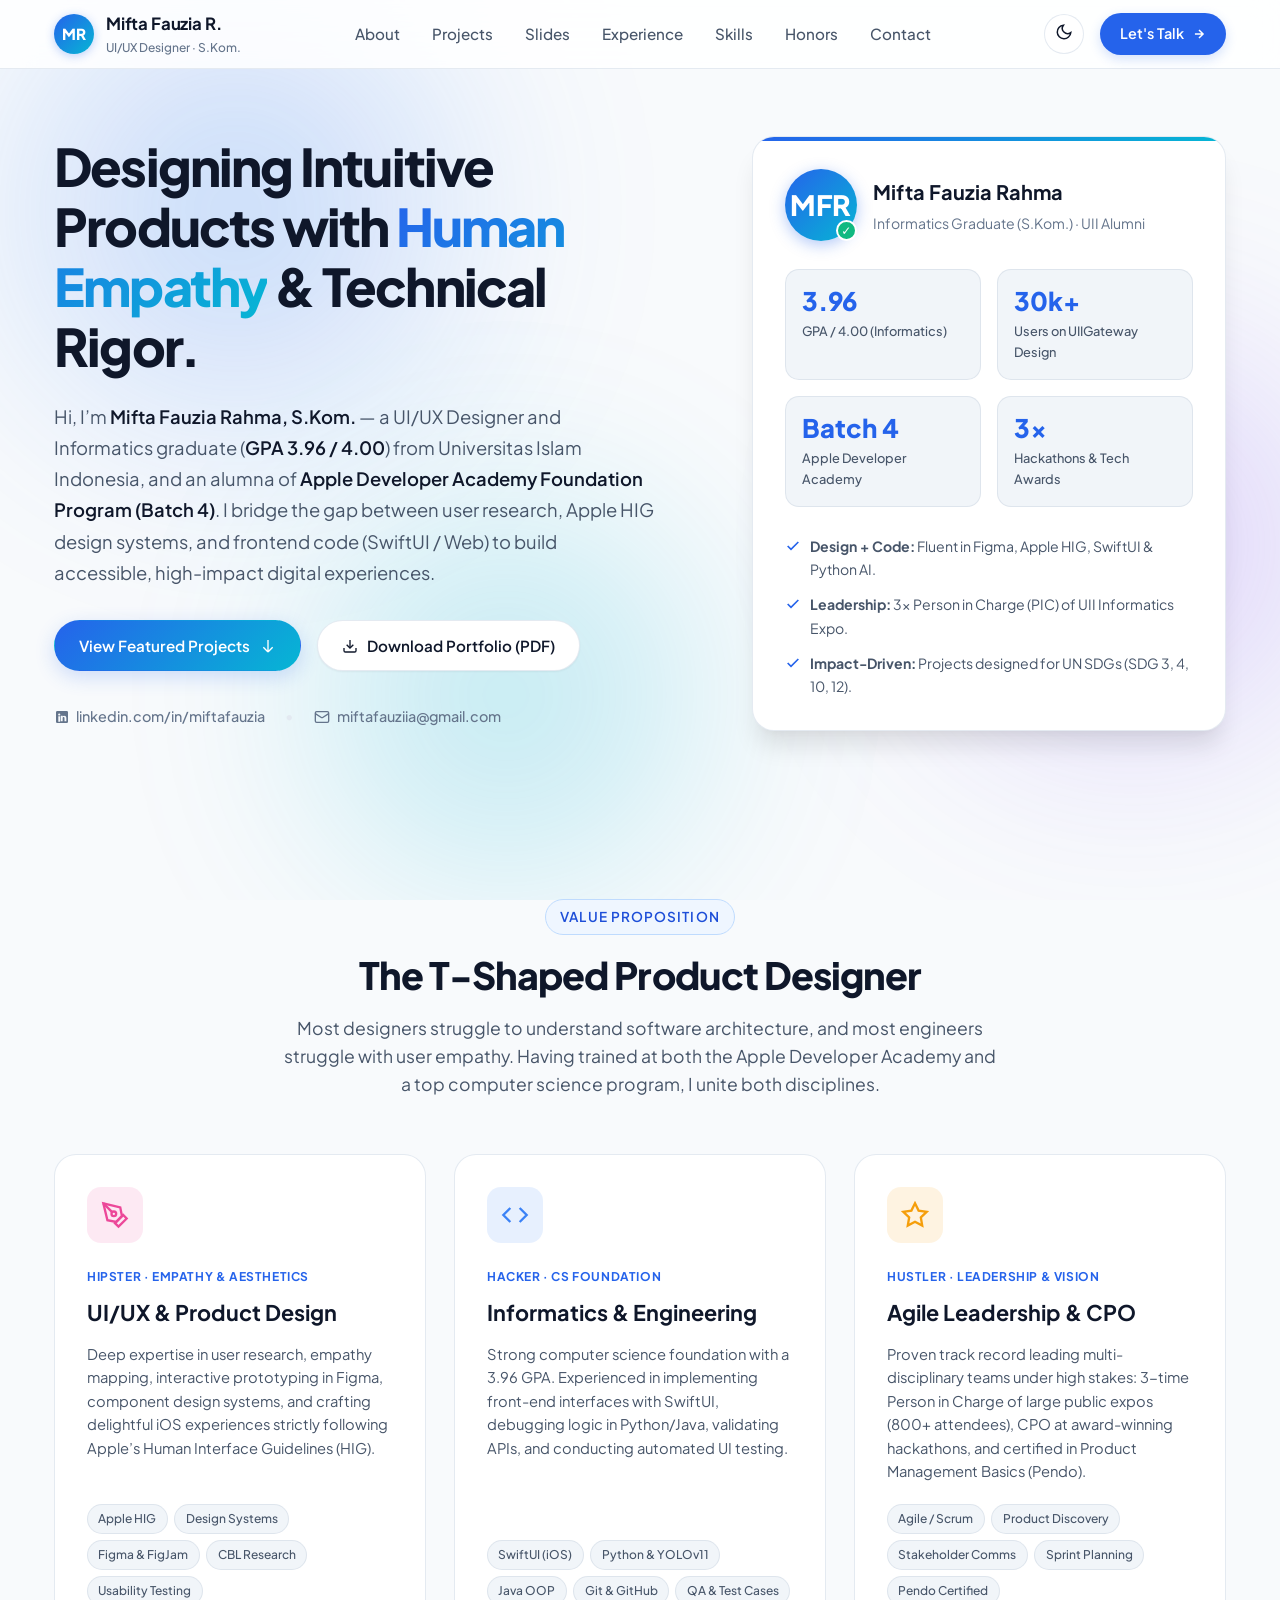
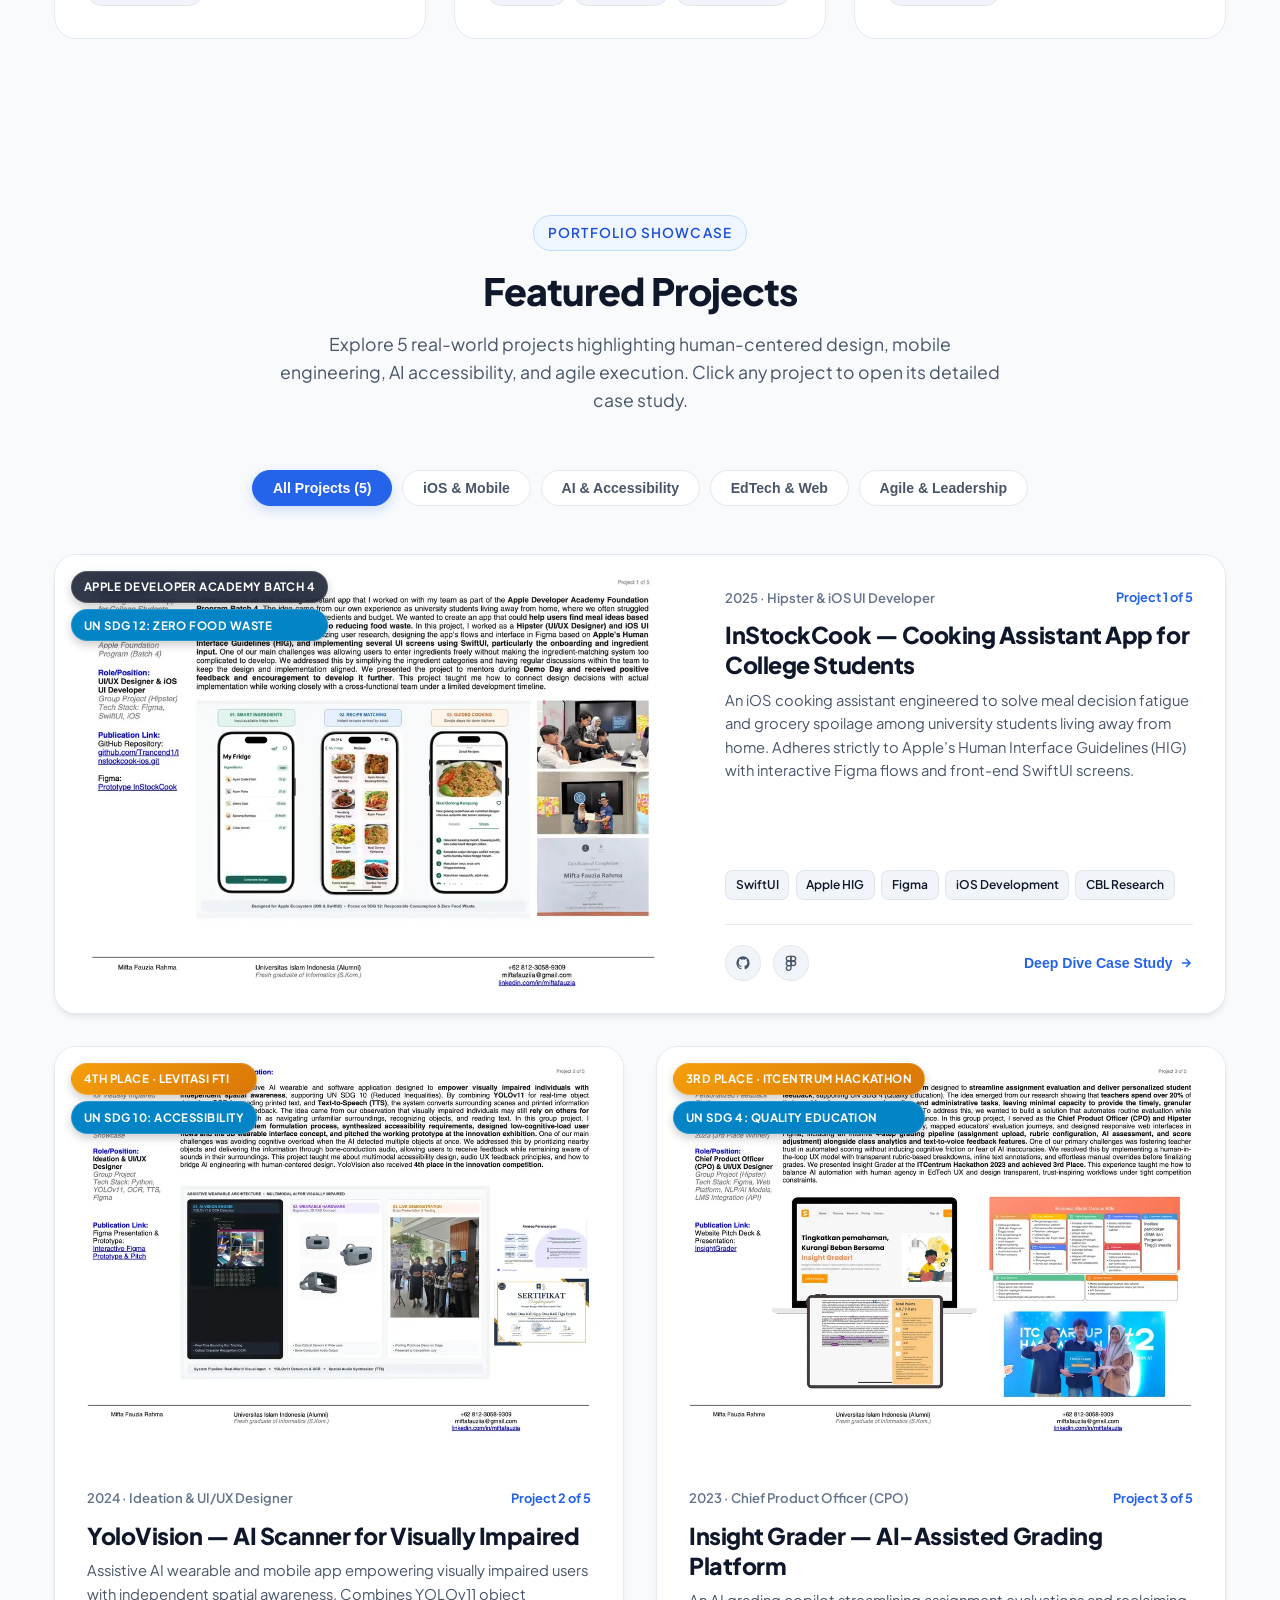
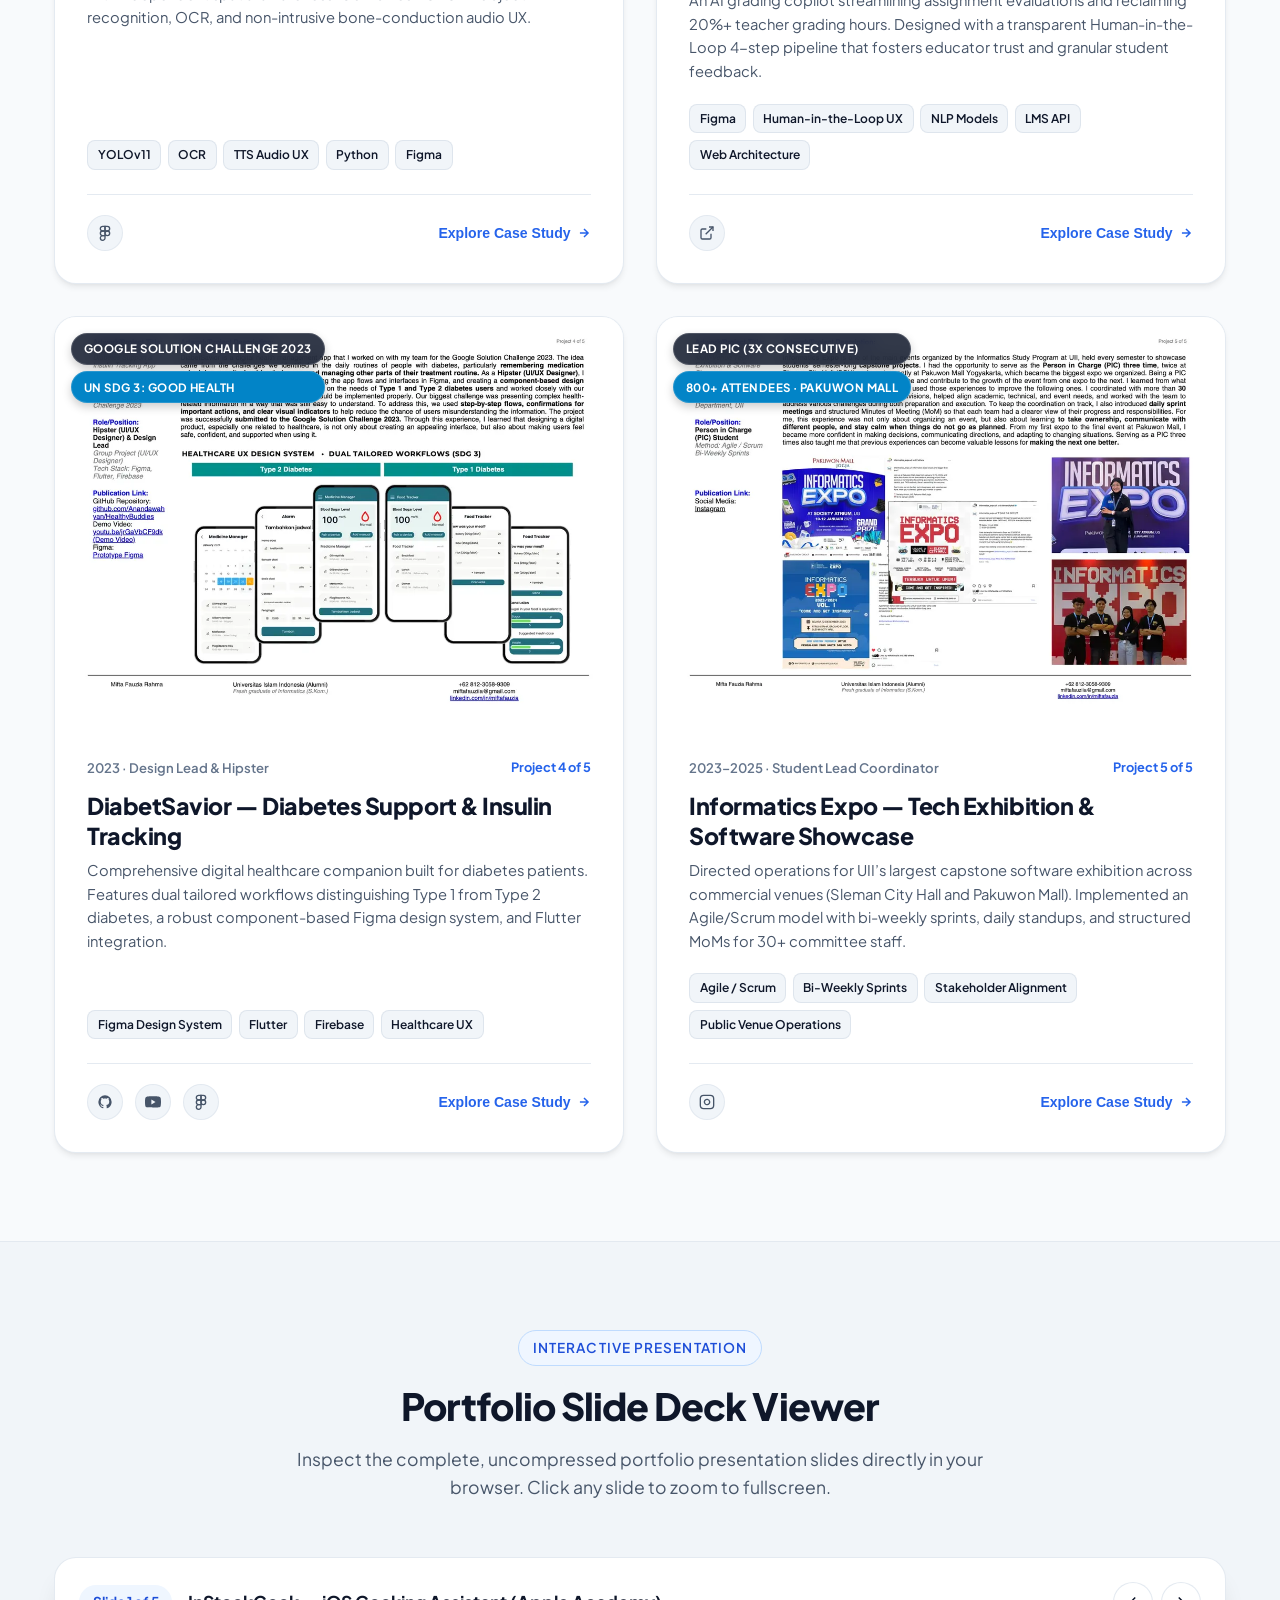
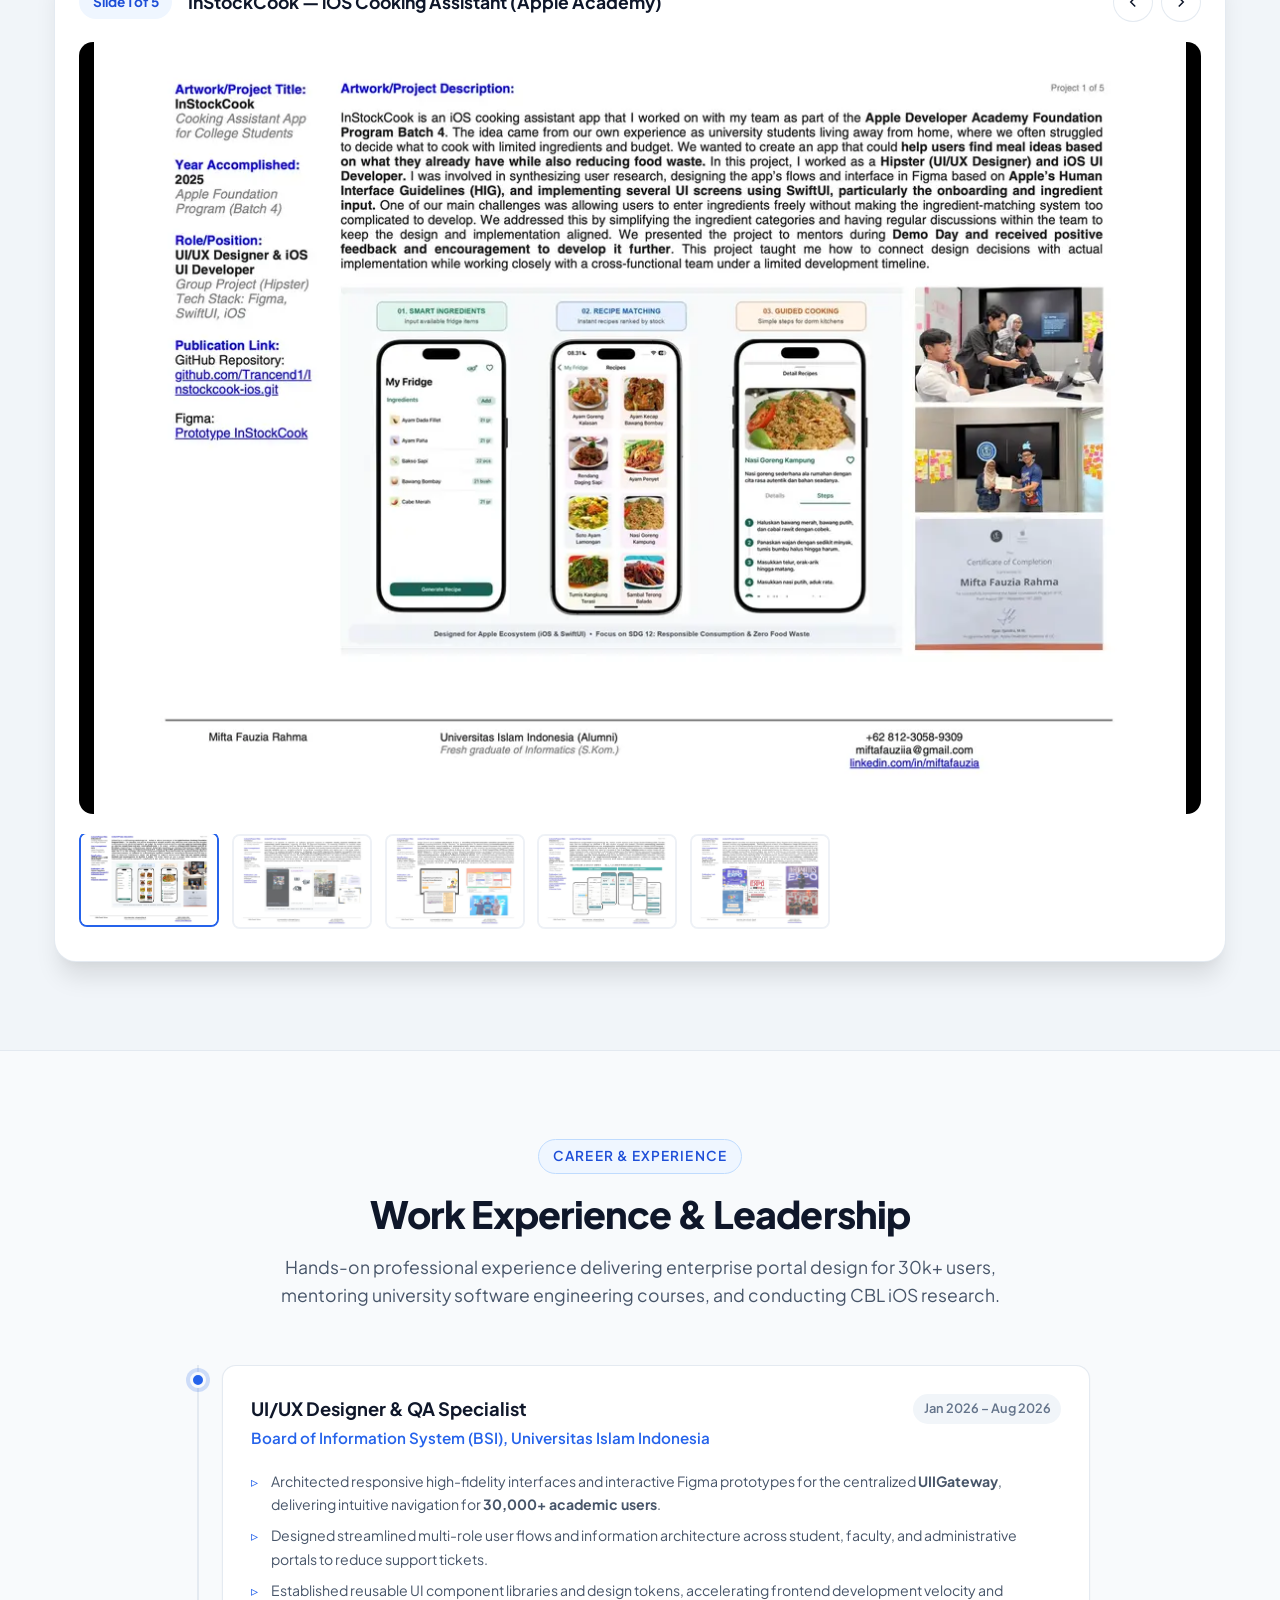
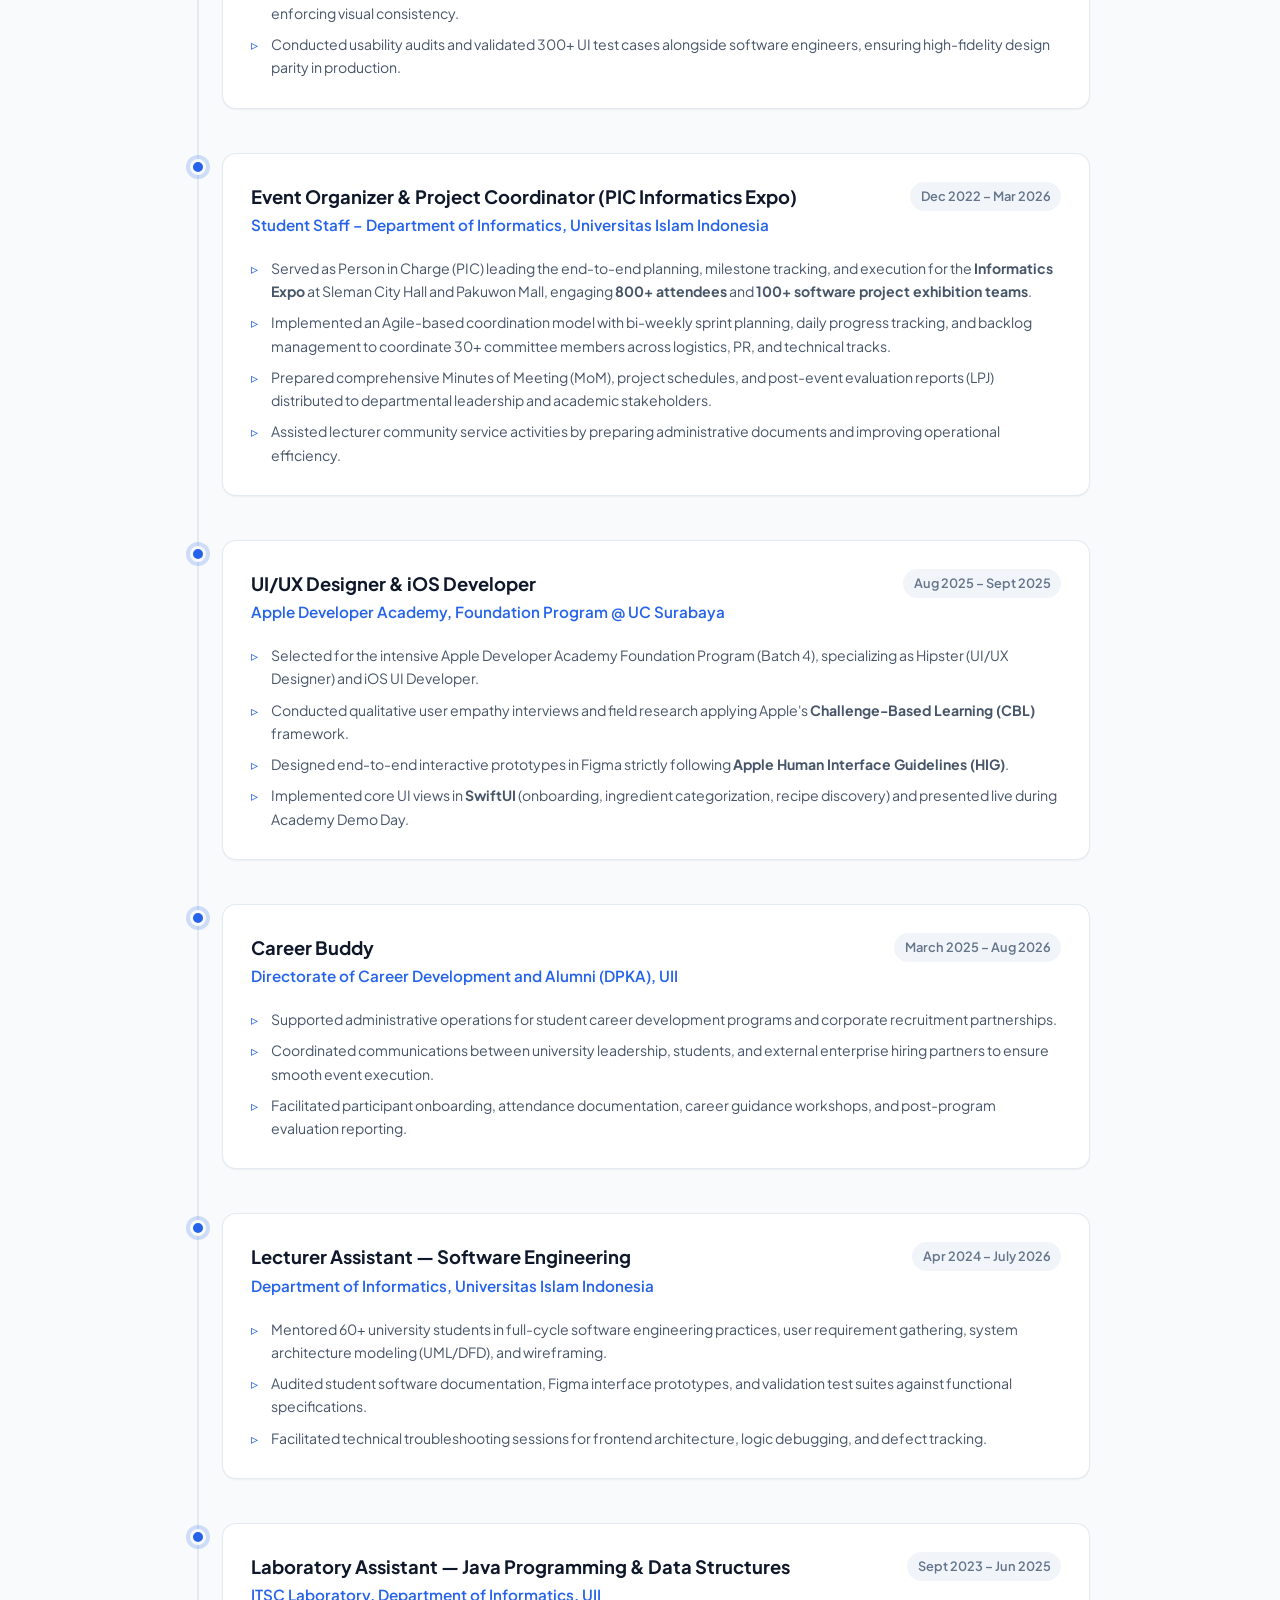
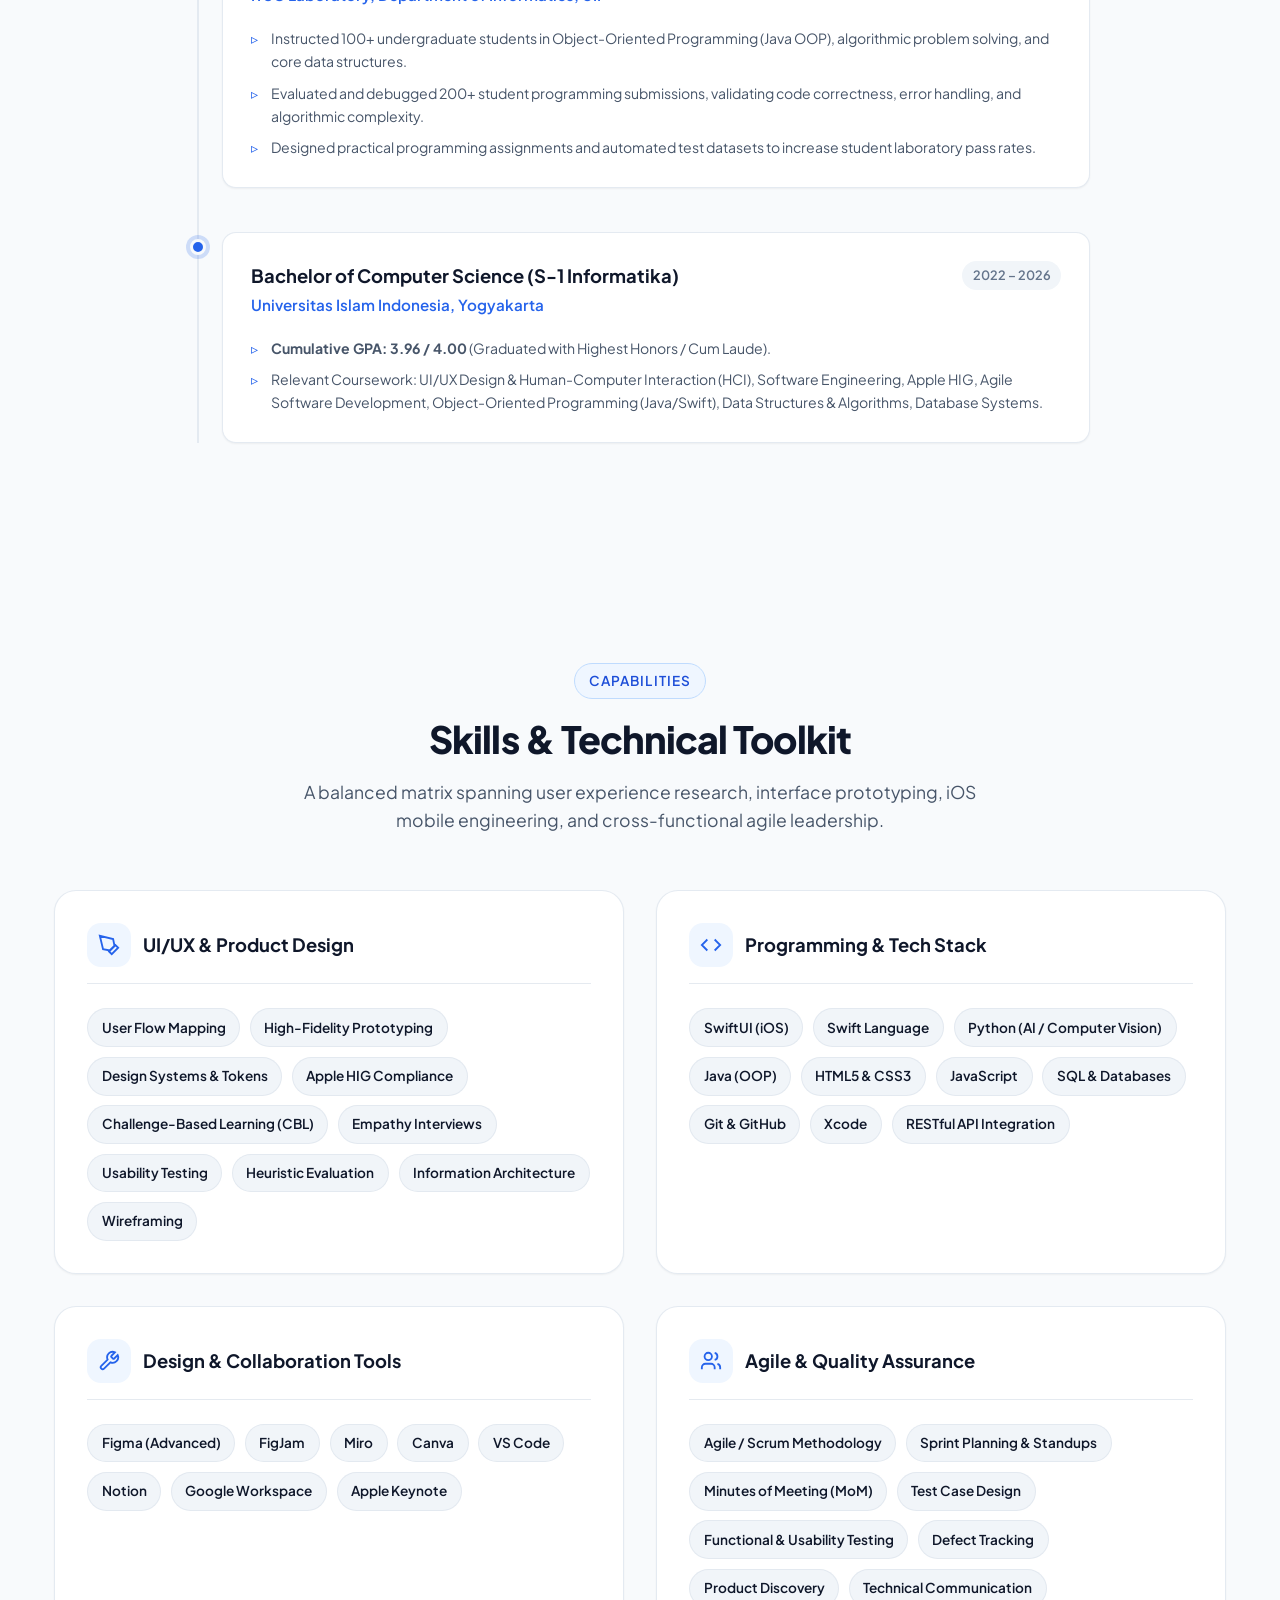
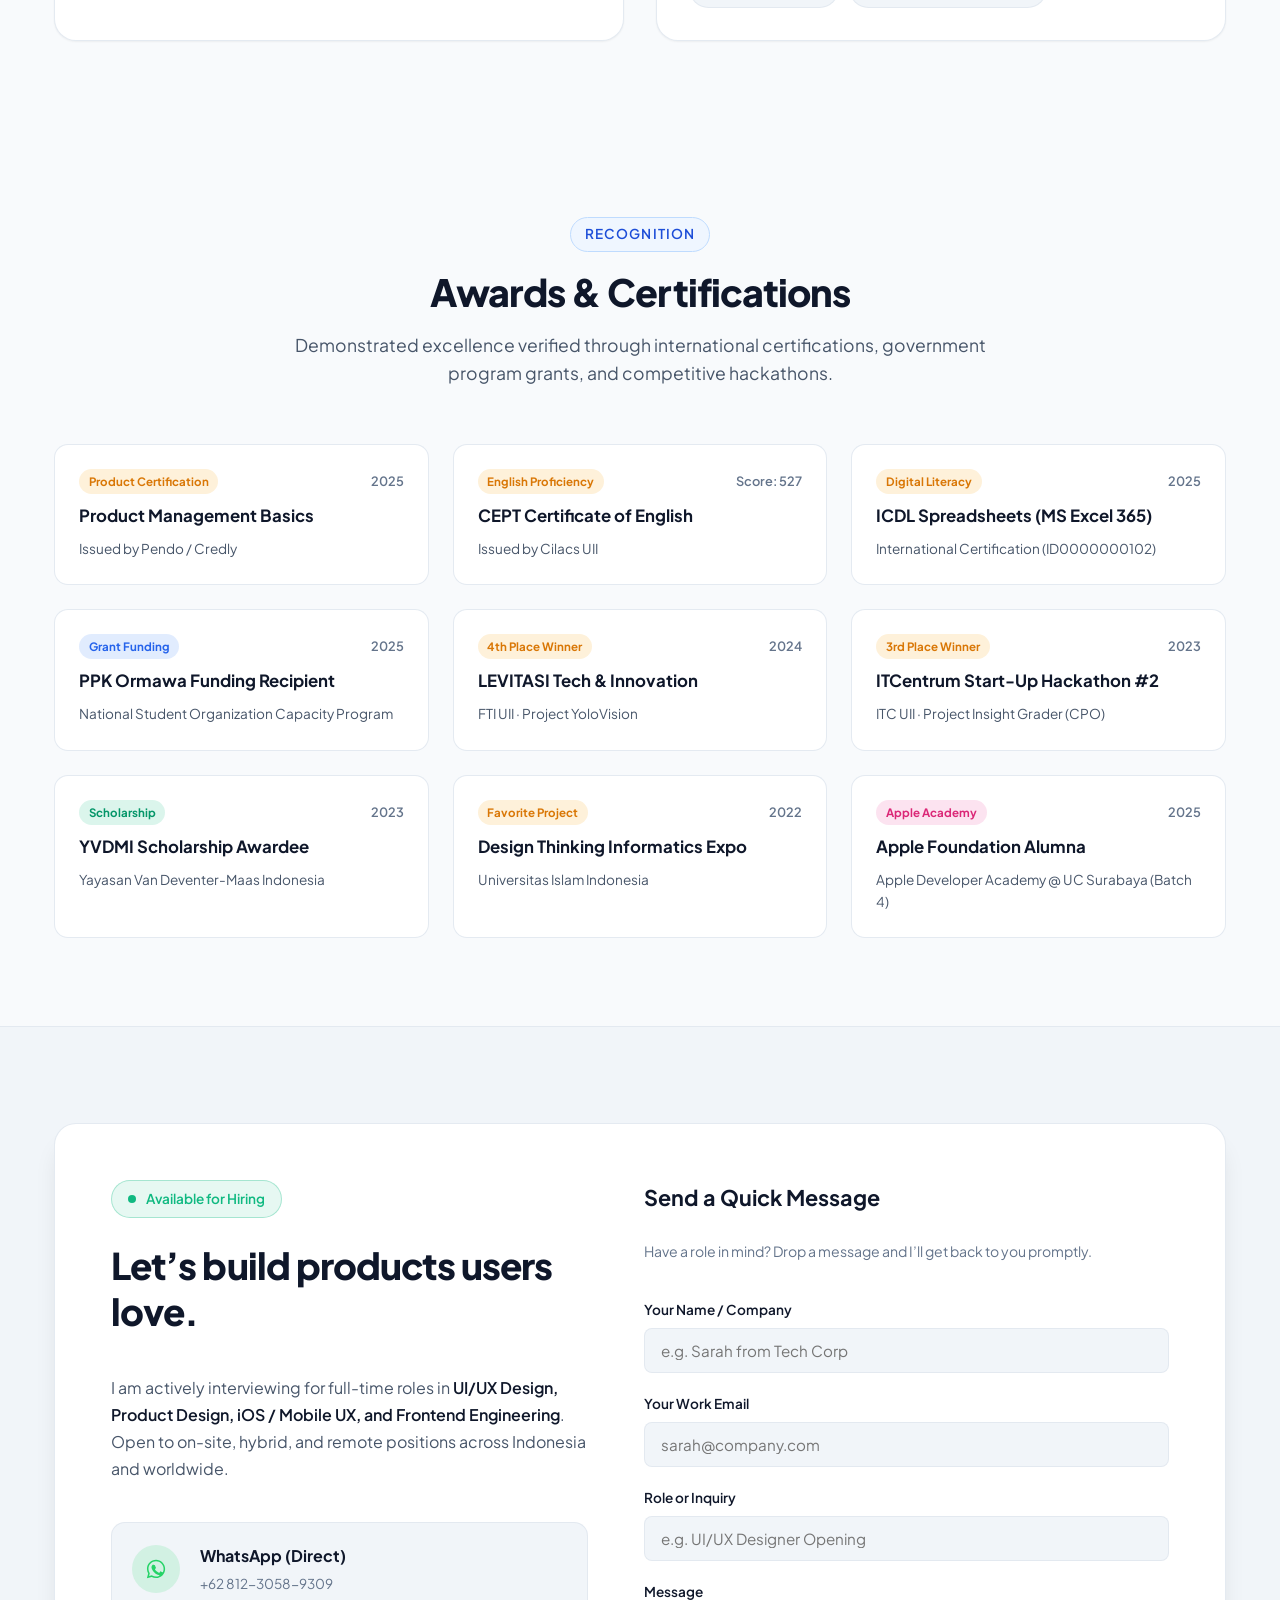
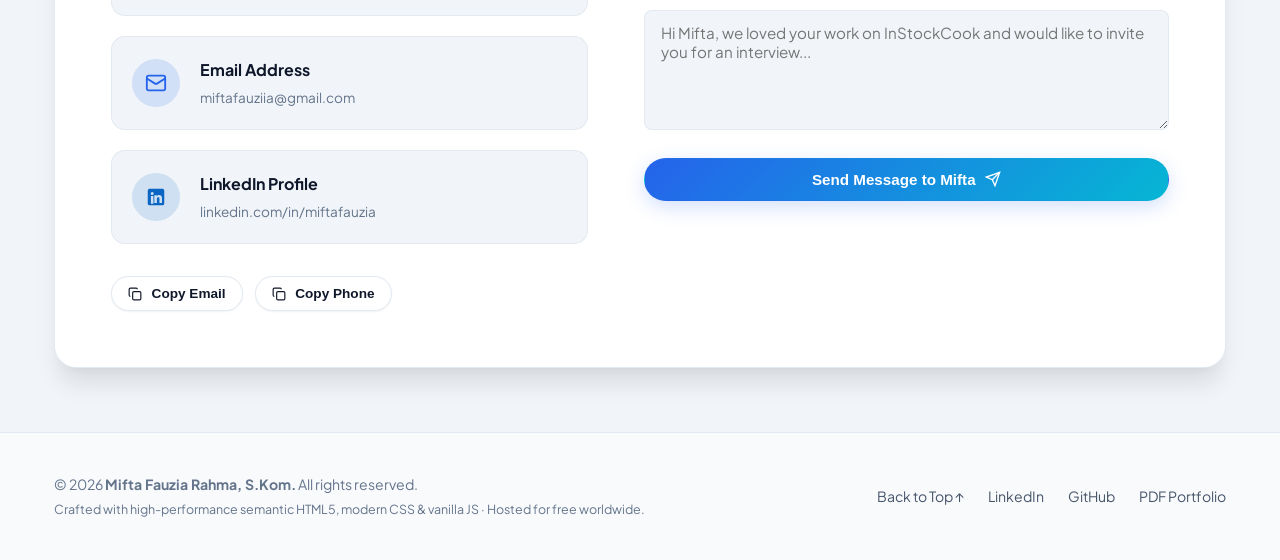
